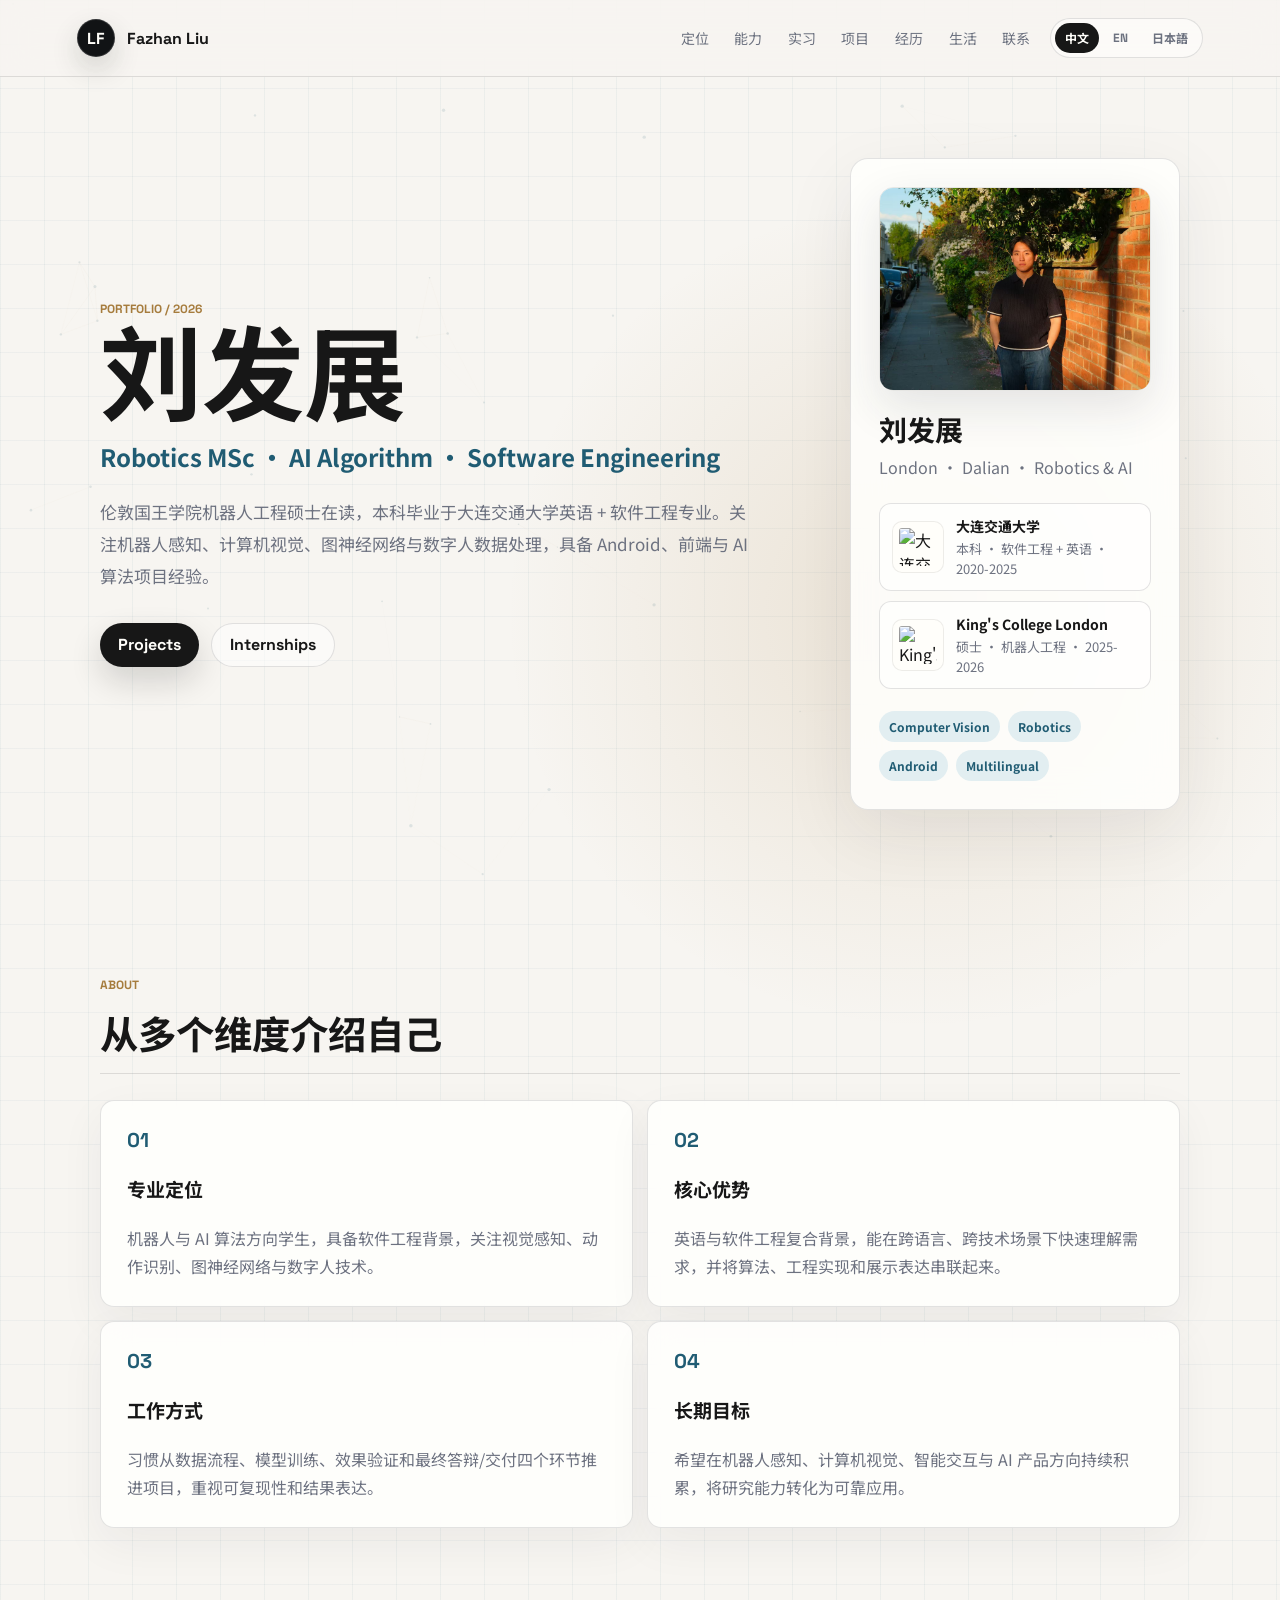
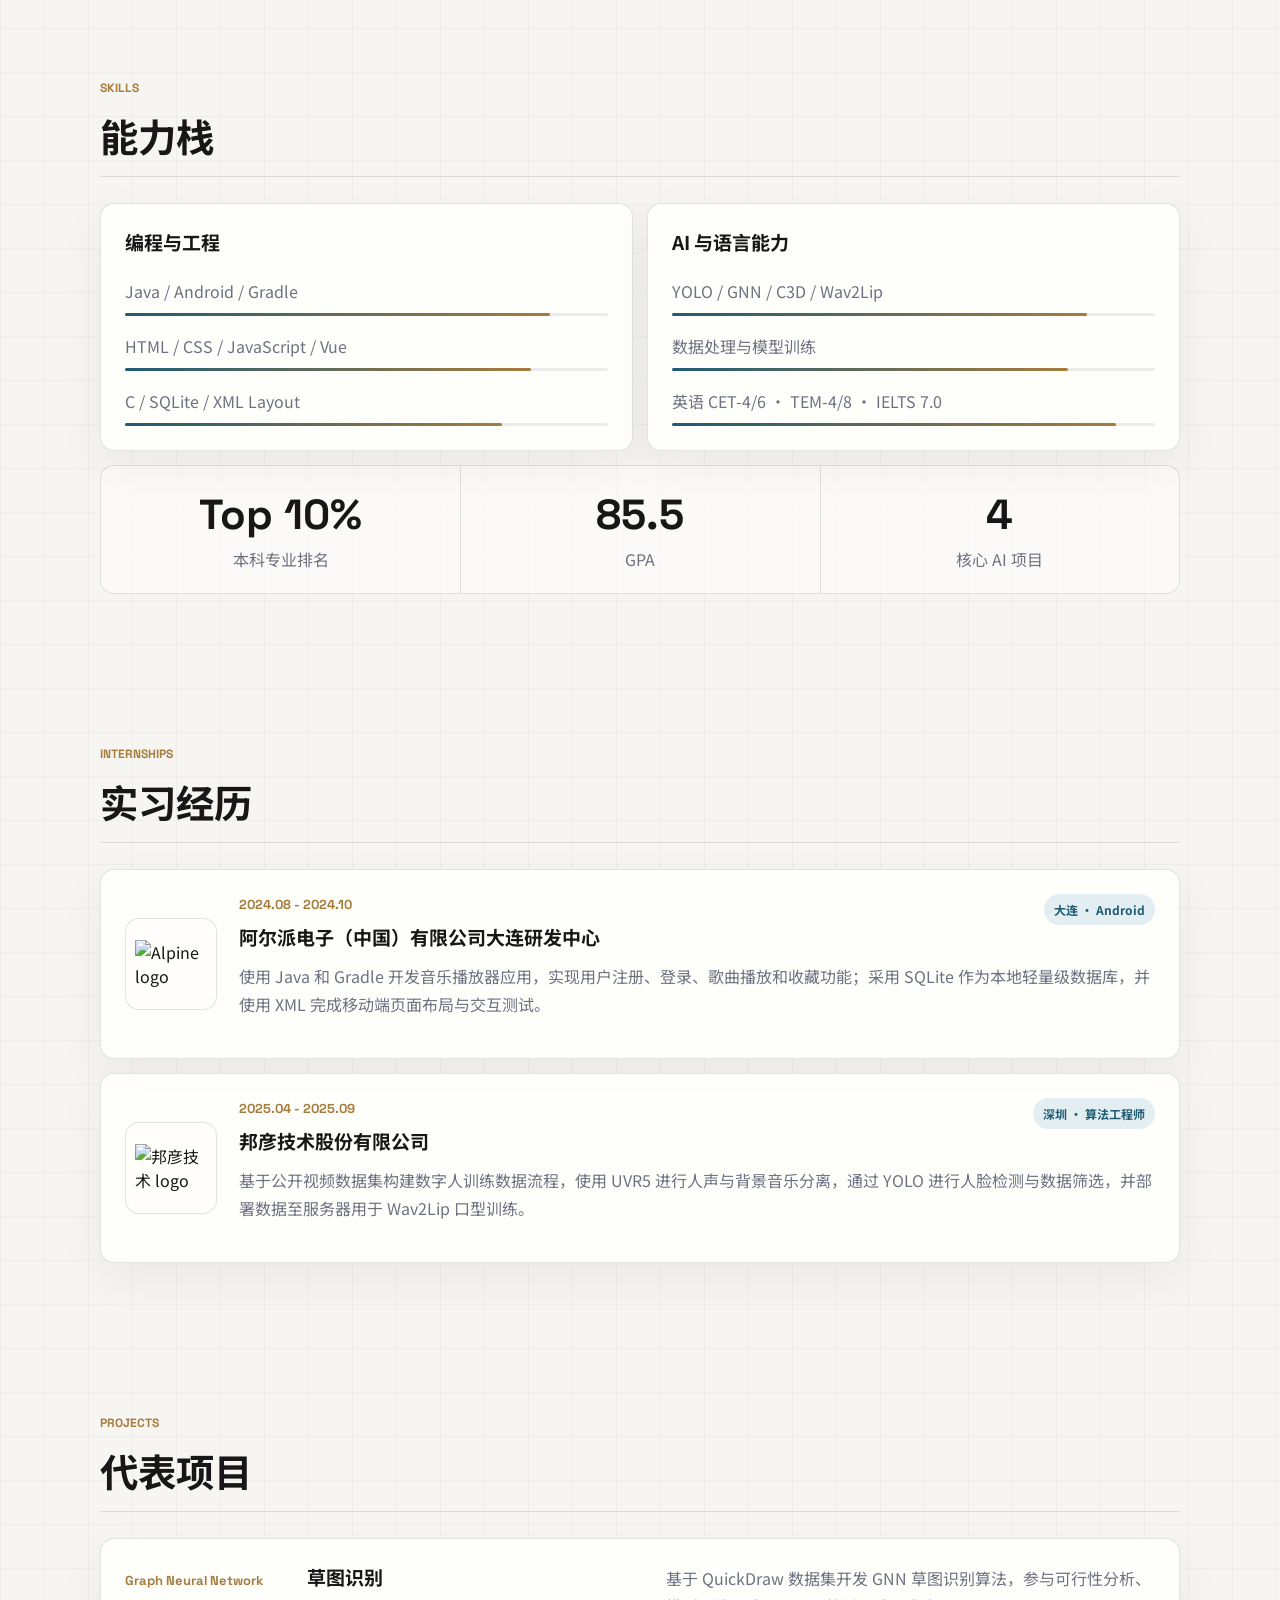
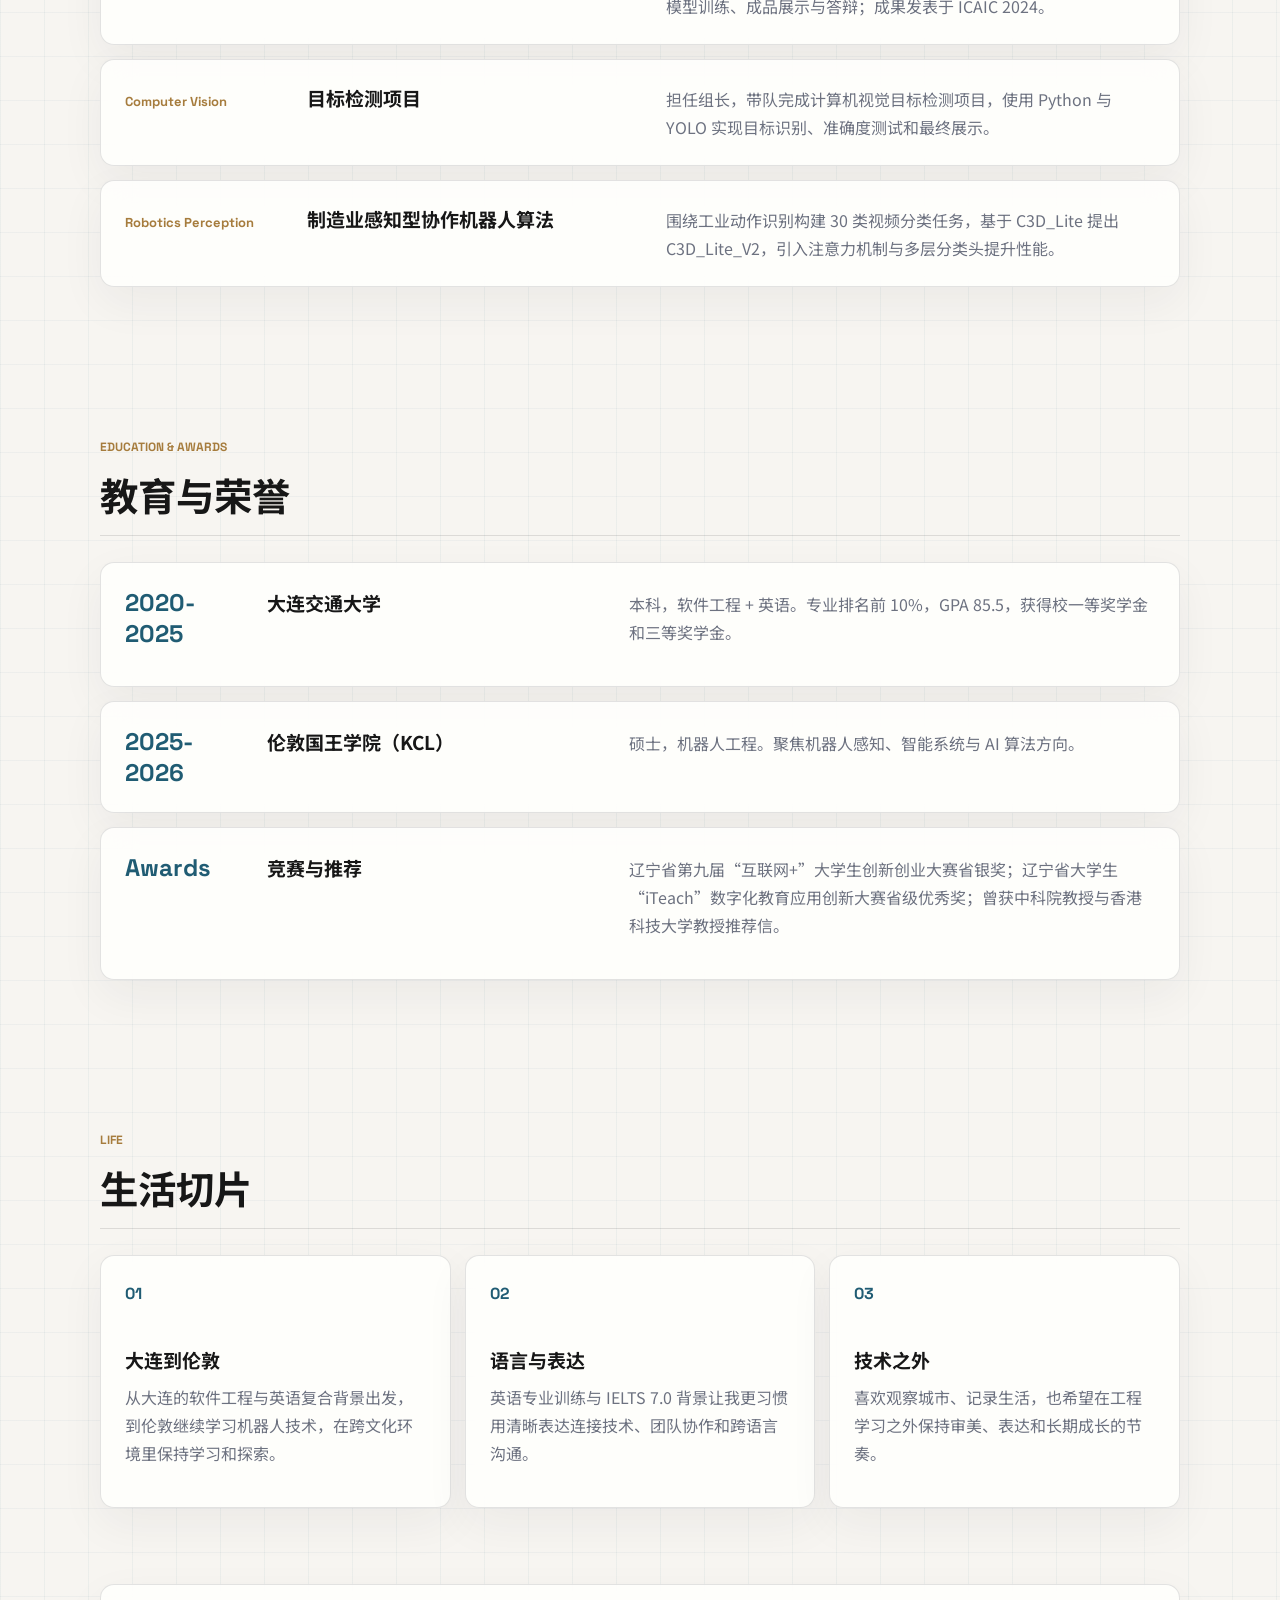
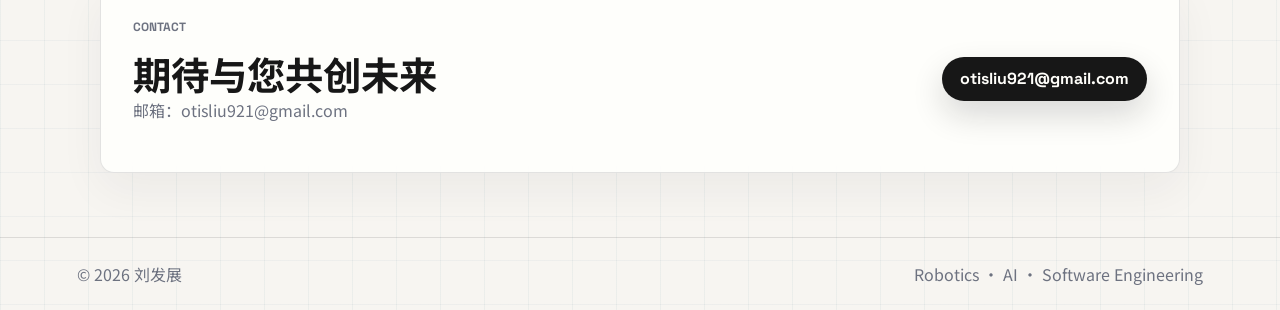
==== index.html @ b2245952 "Add language switch links" ====
<!doctype html>
<html lang="zh-CN">
  <head>
    <meta charset="UTF-8" />
    <meta name="viewport" content="width=device-width, initial-scale=1.0" />
    <title>刘发展 | Personal Website</title>
    <meta
      name="description"
      content="刘发展的个人主页，展示教育背景、实习经历、项目经历、技术能力与联系方式。"
    />
    <link rel="preconnect" href="https://fonts.googleapis.com" />
    <link rel="preconnect" href="https://fonts.gstatic.com" crossorigin />
    <link
      href="https://fonts.googleapis.com/css2?family=Noto+Sans+SC:wght@400;500;700;900&family=Space+Grotesk:wght@500;700&display=swap"
      rel="stylesheet"
    />
    <link rel="stylesheet" href="styles.css?v=20260524-language-switch" />
  </head>
  <body>
    <canvas id="signal-field" aria-hidden="true"></canvas>
    <header class="site-header">
      <a class="brand" href="#top" aria-label="返回首页">
        <span class="brand-mark">LF</span>
        <span>Fazhan Liu</span>
      </a>
      <div class="header-actions">
        <nav class="nav-links" aria-label="页面导航">
          <a href="#about">定位</a>
          <a href="#skills">能力</a>
          <a href="#internships">实习</a>
          <a href="#projects">项目</a>
          <a href="#timeline">经历</a>
          <a href="#life">生活</a>
          <a href="#contact">联系</a>
        </nav>
        <nav class="language-switch" aria-label="语言切换">
          <a class="active" href="index.html" aria-current="page">中文</a>
          <a href="en.html">EN</a>
          <a href="ja.html">日本語</a>
        </nav>
      </div>
    </header>

    <main id="top">
      <section class="hero">
        <div class="hero-copy">
          <p class="eyebrow">Portfolio / 2026</p>
          <h1>刘发展</h1>
          <p class="hero-role">Robotics MSc · AI Algorithm · Software Engineering</p>
          <p class="hero-text">
            伦敦国王学院机器人工程硕士在读，本科毕业于大连交通大学英语 + 软件工程专业。关注机器人感知、计算机视觉、图神经网络与数字人数据处理，具备 Android、前端与 AI 算法项目经验。
          </p>
          <div class="hero-actions">
            <a class="primary-action" href="#projects">Projects</a>
            <a class="secondary-action" href="#internships">Internships</a>
          </div>
        </div>

        <aside class="profile-card" aria-label="个人概览">
          <img class="profile-photo" src="assets/profile.jpg" alt="刘发展个人头像" />
          <div>
            <h2>刘发展</h2>
            <p>London · Dalian · Robotics & AI</p>
          </div>
          <div class="education-strip" aria-label="学历信息">
            <article class="education-item">
              <img
                src="https://www.urongda.com/images/normal/medium/dalian-jiaotong-university-logo-1024px.png"
                alt="大连交通大学校徽"
              />
              <div>
                <strong>大连交通大学</strong>
                <span>本科 · 软件工程 + 英语 · 2020-2025</span>
              </div>
            </article>
            <article class="education-item">
              <img
                src="https://upload.wikimedia.org/wikipedia/commons/1/14/King%27s_College_London_logo.svg"
                alt="King's College London logo"
              />
              <div>
                <strong>King's College London</strong>
                <span>硕士 · 机器人工程 · 2025-2026</span>
              </div>
            </article>
          </div>
          <div class="profile-meta">
            <span>Computer Vision</span>
            <span>Robotics</span>
            <span>Android</span>
            <span>Multilingual</span>
          </div>
        </aside>
      </section>

      <section id="about" class="section-grid">
        <div class="section-title">
          <p class="eyebrow">About</p>
          <h2>从多个维度介绍自己</h2>
        </div>
        <div class="dimension-grid">
          <article>
            <span>01</span>
            <h3>专业定位</h3>
            <p>机器人与 AI 算法方向学生，具备软件工程背景，关注视觉感知、动作识别、图神经网络与数字人技术。</p>
          </article>
          <article>
            <span>02</span>
            <h3>核心优势</h3>
            <p>英语与软件工程复合背景，能在跨语言、跨技术场景下快速理解需求，并将算法、工程实现和展示表达串联起来。</p>
          </article>
          <article>
            <span>03</span>
            <h3>工作方式</h3>
            <p>习惯从数据流程、模型训练、效果验证和最终答辩/交付四个环节推进项目，重视可复现性和结果表达。</p>
          </article>
          <article>
            <span>04</span>
            <h3>长期目标</h3>
            <p>希望在机器人感知、计算机视觉、智能交互与 AI 产品方向持续积累，将研究能力转化为可靠应用。</p>
          </article>
        </div>
      </section>

      <section id="skills" class="skills-section">
        <div class="section-title">
          <p class="eyebrow">Skills</p>
          <h2>能力栈</h2>
        </div>
        <div class="skill-board">
          <div class="skill-panel">
            <h3>编程与工程</h3>
            <ul>
              <li><span style="--value: 88%"></span>Java / Android / Gradle</li>
              <li><span style="--value: 84%"></span>HTML / CSS / JavaScript / Vue</li>
              <li><span style="--value: 78%"></span>C / SQLite / XML Layout</li>
            </ul>
          </div>
          <div class="skill-panel">
            <h3>AI 与语言能力</h3>
            <ul>
              <li><span style="--value: 86%"></span>YOLO / GNN / C3D / Wav2Lip</li>
              <li><span style="--value: 82%"></span>数据处理与模型训练</li>
              <li><span style="--value: 92%"></span>英语 CET-4/6 · TEM-4/8 · IELTS 7.0</li>
            </ul>
          </div>
          <div class="metric-strip">
            <div><strong>Top 10%</strong><span>本科专业排名</span></div>
            <div><strong>85.5</strong><span>GPA</span></div>
            <div><strong>4</strong><span>核心 AI 项目</span></div>
          </div>
        </div>
      </section>

      <section id="internships" class="internship-section">
        <div class="section-title">
          <p class="eyebrow">Internships</p>
          <h2>实习经历</h2>
        </div>
        <div class="internship-list">
          <article class="internship-card">
            <div class="company-logo">
              <img src="https://www.alpine.com.cn/static/alpine/assets/images/logo.png" alt="Alpine logo" />
            </div>
            <div class="internship-main">
              <div class="internship-head">
                <div>
                  <p>2024.08 - 2024.10</p>
                  <h3>阿尔派电子（中国）有限公司大连研发中心</h3>
                </div>
                <span>大连 · Android</span>
              </div>
              <p>
                使用 Java 和 Gradle 开发音乐播放器应用，实现用户注册、登录、歌曲播放和收藏功能；采用 SQLite 作为本地轻量级数据库，并使用 XML 完成移动端页面布局与交互测试。
              </p>
            </div>
          </article>
          <article class="internship-card">
            <div class="company-logo">
              <img src="https://www.bangyan.com.cn/uploads/202602/699d40d126973.png" alt="邦彦技术 logo" />
            </div>
            <div class="internship-main">
              <div class="internship-head">
                <div>
                  <p>2025.04 - 2025.09</p>
                  <h3>邦彦技术股份有限公司</h3>
                </div>
                <span>深圳 · 算法工程师</span>
              </div>
              <p>
                基于公开视频数据集构建数字人训练数据流程，使用 UVR5 进行人声与背景音乐分离，通过 YOLO 进行人脸检测与数据筛选，并部署数据至服务器用于 Wav2Lip 口型训练。
              </p>
            </div>
          </article>
        </div>
      </section>

      <section id="projects" class="section-grid">
        <div class="section-title">
          <p class="eyebrow">Projects</p>
          <h2>代表项目</h2>
        </div>
        <div class="project-grid">
          <article class="project-card">
            <p>Graph Neural Network</p>
            <h3>草图识别</h3>
            <span>基于 QuickDraw 数据集开发 GNN 草图识别算法，参与可行性分析、模型训练、成品展示与答辩；成果发表于 ICAIC 2024。</span>
          </article>
          <article class="project-card">
            <p>Computer Vision</p>
            <h3>目标检测项目</h3>
            <span>担任组长，带队完成计算机视觉目标检测项目，使用 Python 与 YOLO 实现目标识别、准确度测试和最终展示。</span>
          </article>
          <article class="project-card">
            <p>Robotics Perception</p>
            <h3>制造业感知型协作机器人算法</h3>
            <span>围绕工业动作识别构建 30 类视频分类任务，基于 C3D_Lite 提出 C3D_Lite_V2，引入注意力机制与多层分类头提升性能。</span>
          </article>
        </div>
      </section>

      <section id="timeline" class="timeline-section">
        <div class="section-title">
          <p class="eyebrow">Education & Awards</p>
          <h2>教育与荣誉</h2>
        </div>
        <div class="timeline">
          <article>
            <time>2020-2025</time>
            <h3>大连交通大学</h3>
            <p>本科，软件工程 + 英语。专业排名前 10%，GPA 85.5，获得校一等奖学金和三等奖学金。</p>
          </article>
          <article>
            <time>2025-2026</time>
            <h3>伦敦国王学院（KCL）</h3>
            <p>硕士，机器人工程。聚焦机器人感知、智能系统与 AI 算法方向。</p>
          </article>
          <article>
            <time>Awards</time>
            <h3>竞赛与推荐</h3>
            <p>辽宁省第九届“互联网+”大学生创新创业大赛省银奖；辽宁省大学生“iTeach”数字化教育应用创新大赛省级优秀奖；曾获中科院教授与香港科技大学教授推荐信。</p>
          </article>
        </div>
      </section>

      <section id="life" class="life-section">
        <div class="section-title">
          <p class="eyebrow">Life</p>
          <h2>生活切片</h2>
        </div>
        <div class="life-grid">
          <article>
            <span>01</span>
            <h3>大连到伦敦</h3>
            <p>从大连的软件工程与英语复合背景出发，到伦敦继续学习机器人技术，在跨文化环境里保持学习和探索。</p>
          </article>
          <article>
            <span>02</span>
            <h3>语言与表达</h3>
            <p>英语专业训练与 IELTS 7.0 背景让我更习惯用清晰表达连接技术、团队协作和跨语言沟通。</p>
          </article>
          <article>
            <span>03</span>
            <h3>技术之外</h3>
            <p>喜欢观察城市、记录生活，也希望在工程学习之外保持审美、表达和长期成长的节奏。</p>
          </article>
        </div>
      </section>

      <section id="contact" class="contact-section">
        <div>
          <p class="eyebrow">Contact</p>
          <h2>期待与您共创未来</h2>
          <p>邮箱：otisliu921@gmail.com</p>
        </div>
        <a class="primary-action" href="mailto:otisliu921@gmail.com">otisliu921@gmail.com</a>
      </section>
    </main>

    <footer>
      <span>© 2026 刘发展</span>
      <span>Robotics · AI · Software Engineering</span>
    </footer>

    <script src="script.js?v=20260524-language-switch"></script>
  </body>
</html>
---- styles.css ----
:root {
  color-scheme: light;
  --bg: #f7f5f1;
  --paper: rgba(255, 255, 253, 0.86);
  --paper-solid: #fffefa;
  --ink: #171717;
  --muted: #6d7280;
  --quiet: #a4a8b2;
  --line: rgba(28, 31, 36, 0.12);
  --accent: #205c73;
  --accent-soft: #e2eef1;
  --gold: #a67c3d;
  --shadow: 0 22px 70px rgba(38, 44, 55, 0.08);
}

* {
  box-sizing: border-box;
}

html {
  scroll-behavior: smooth;
}

body {
  margin: 0;
  min-height: 100vh;
  overflow-x: hidden;
  background:
    linear-gradient(90deg, rgba(32, 92, 115, 0.05) 1px, transparent 1px),
    linear-gradient(rgba(32, 92, 115, 0.045) 1px, transparent 1px),
    radial-gradient(circle at 72% 12%, rgba(166, 124, 61, 0.16), transparent 26rem),
    var(--bg);
  background-size: 44px 44px, 44px 44px, auto, auto;
  color: var(--ink);
  font-family: "Noto Sans SC", system-ui, -apple-system, BlinkMacSystemFont, sans-serif;
}

a {
  color: inherit;
  text-decoration: none;
}

#signal-field {
  position: fixed;
  inset: 0;
  z-index: -1;
  width: 100%;
  height: 100%;
  opacity: 0.28;
  mix-blend-mode: multiply;
}

.site-header {
  position: sticky;
  top: 0;
  z-index: 10;
  display: flex;
  align-items: center;
  justify-content: space-between;
  gap: 24px;
  padding: 18px clamp(20px, 6vw, 84px);
  background: rgba(247, 245, 241, 0.82);
  border-bottom: 1px solid var(--line);
  backdrop-filter: blur(18px);
}

.brand,
.nav-links,
.header-actions,
.language-switch {
  display: flex;
  align-items: center;
}

.brand {
  gap: 12px;
  color: var(--ink);
  font-family: "Space Grotesk", sans-serif;
  font-weight: 700;
}

.brand-mark {
  display: grid;
  width: 38px;
  height: 38px;
  place-items: center;
  color: var(--paper-solid);
  background: #111315;
  border: 1px solid rgba(255, 255, 255, 0.14);
  border-radius: 50%;
  box-shadow: 0 12px 28px rgba(17, 19, 21, 0.16);
}

.nav-links {
  gap: clamp(12px, 2vw, 26px);
  color: var(--muted);
  font-size: 14px;
}

.header-actions {
  justify-content: flex-end;
  gap: 20px;
}

.nav-links a {
  border-bottom: 1px solid transparent;
  transition: color 180ms ease, border-color 180ms ease;
}

.nav-links a:hover {
  color: var(--ink);
  border-color: var(--gold);
}

.language-switch {
  gap: 4px;
  padding: 4px;
  border: 1px solid var(--line);
  border-radius: 999px;
  background: rgba(255, 255, 255, 0.5);
}

.language-switch a {
  display: inline-flex;
  align-items: center;
  justify-content: center;
  min-height: 30px;
  padding: 0 10px;
  color: var(--muted);
  border-radius: 999px;
  font-family: "Space Grotesk", "Noto Sans SC", sans-serif;
  font-size: 12px;
  font-weight: 700;
  white-space: nowrap;
  transition: color 180ms ease, background 180ms ease;
}

.language-switch a:hover,
.language-switch a.active {
  color: var(--paper-solid);
  background: var(--ink);
}

main {
  width: min(1080px, calc(100% - 40px));
  margin: 0 auto;
}

.hero {
  display: grid;
  grid-template-columns: minmax(0, 1fr) 330px;
  gap: clamp(32px, 7vw, 96px);
  align-items: center;
  min-height: calc(100vh - 76px);
  padding: 58px 0 68px;
}

.eyebrow {
  margin: 0 0 12px;
  color: var(--gold);
  font-family: "Space Grotesk", sans-serif;
  font-size: 12px;
  font-weight: 700;
  text-transform: uppercase;
  letter-spacing: 0;
}

h1,
h2,
h3,
p {
  margin-top: 0;
}

h1 {
  margin-bottom: 12px;
  font-family: "Space Grotesk", "Noto Sans SC", sans-serif;
  font-size: clamp(54px, 8vw, 112px);
  line-height: 0.95;
  letter-spacing: 0;
}

h2 {
  margin-bottom: 0;
  font-size: clamp(26px, 3vw, 40px);
  line-height: 1.2;
  letter-spacing: 0;
}

h3 {
  margin-bottom: 10px;
  font-size: 19px;
}

.hero-role {
  margin-bottom: 22px;
  color: var(--accent);
  font-size: clamp(18px, 2vw, 24px);
  font-weight: 700;
}

.hero-text {
  max-width: 710px;
  margin-bottom: 30px;
  color: var(--muted);
  font-size: 17px;
  line-height: 1.9;
}

.hero-actions {
  display: flex;
  flex-wrap: wrap;
  gap: 12px;
}

.primary-action,
.secondary-action {
  display: inline-flex;
  align-items: center;
  justify-content: center;
  min-height: 44px;
  padding: 0 18px;
  border-radius: 999px;
  font-family: "Space Grotesk", sans-serif;
  font-weight: 700;
}

.primary-action {
  color: var(--paper-solid);
  background: #171717;
  box-shadow: 0 14px 32px rgba(17, 17, 17, 0.16);
}

.secondary-action {
  color: var(--ink);
  border: 1px solid var(--line);
  background: rgba(255, 255, 255, 0.52);
}

.profile-card {
  display: grid;
  gap: 22px;
  padding: 28px;
  border: 1px solid var(--line);
  border-radius: 18px;
  background: var(--paper);
  box-shadow: var(--shadow);
  backdrop-filter: blur(18px);
}

.profile-photo {
  width: 100%;
  aspect-ratio: 4 / 3;
  object-fit: cover;
  object-position: 54% 42%;
  border: 1px solid rgba(28, 31, 36, 0.1);
  border-radius: 14px;
  box-shadow: 0 16px 46px rgba(38, 44, 55, 0.12);
}

.profile-card h2 {
  margin-bottom: 8px;
  font-size: 28px;
}

.profile-card p {
  margin-bottom: 0;
  color: var(--muted);
  line-height: 1.7;
}

.education-strip {
  display: grid;
  gap: 10px;
}

.education-item {
  display: grid;
  grid-template-columns: 52px 1fr;
  gap: 12px;
  align-items: center;
  padding: 12px;
  border: 1px solid var(--line);
  border-radius: 12px;
  background: rgba(255, 255, 255, 0.58);
}

.education-item img {
  width: 52px;
  height: 52px;
  object-fit: contain;
  padding: 6px;
  background: var(--paper-solid);
  border: 1px solid rgba(28, 31, 36, 0.08);
  border-radius: 10px;
}

.education-item strong,
.education-item span {
  display: block;
}

.education-item strong {
  margin-bottom: 3px;
  font-size: 14px;
}

.education-item span {
  color: var(--muted);
  font-size: 13px;
  line-height: 1.5;
}

.profile-meta {
  display: flex;
  flex-wrap: wrap;
  gap: 8px;
}

.profile-meta span {
  padding: 7px 10px;
  color: var(--accent);
  background: var(--accent-soft);
  border-radius: 999px;
  font-size: 12px;
  font-weight: 700;
}

.section-grid,
.skills-section,
.internship-section,
.timeline-section,
.life-section,
.contact-section {
  padding: 76px 0;
}

.section-title {
  display: grid;
  gap: 4px;
  margin-bottom: 26px;
  padding-bottom: 18px;
  border-bottom: 1px solid var(--line);
}

.dimension-grid,
.project-grid {
  display: grid;
  gap: 14px;
}

.dimension-grid {
  grid-template-columns: repeat(auto-fit, minmax(min(100%, 420px), 1fr));
}

.project-grid {
  grid-template-columns: 1fr;
}

.dimension-grid article,
.skill-panel,
.internship-card,
.project-card,
.timeline article,
.life-grid article,
.contact-section {
  border: 1px solid var(--line);
  border-radius: 14px;
  background: var(--paper);
  box-shadow: 0 16px 46px rgba(38, 44, 55, 0.055);
  backdrop-filter: blur(16px);
}

.dimension-grid article {
  display: flex;
  min-width: 0;
  flex-direction: column;
  gap: 22px;
  min-height: 190px;
  padding: 26px;
}

.dimension-grid span {
  color: var(--accent);
  font-family: "Space Grotesk", sans-serif;
  font-size: 20px;
  font-weight: 700;
}

.dimension-grid h3 {
  margin-bottom: 0;
}

.dimension-grid p {
  max-width: 68ch;
  margin-bottom: 0;
  word-break: normal;
  overflow-wrap: normal;
  white-space: normal;
}

.dimension-grid p,
.internship-card p,
.project-card span,
.timeline p,
.life-grid p,
.contact-section p {
  color: var(--muted);
  line-height: 1.75;
}

.skill-board {
  display: grid;
  grid-template-columns: 1fr 1fr;
  gap: 14px;
}

.skill-panel {
  padding: 24px;
}

.skill-panel ul {
  display: grid;
  gap: 18px;
  padding: 0;
  margin: 24px 0 0;
  list-style: none;
}

.skill-panel li {
  position: relative;
  padding-bottom: 13px;
  color: var(--muted);
}

.skill-panel li::before,
.skill-panel li span {
  position: absolute;
  bottom: 0;
  left: 0;
  height: 3px;
  content: "";
  border-radius: 999px;
}

.skill-panel li::before {
  right: 0;
  background: rgba(23, 23, 23, 0.08);
}

.skill-panel li span {
  width: var(--value);
  background: linear-gradient(90deg, var(--accent), var(--gold));
}

.metric-strip {
  display: grid;
  grid-column: 1 / -1;
  grid-template-columns: repeat(3, 1fr);
  border: 1px solid var(--line);
  border-radius: 14px;
  background: rgba(255, 255, 255, 0.5);
}

.metric-strip div {
  padding: 22px;
  text-align: center;
}

.metric-strip div + div {
  border-left: 1px solid var(--line);
}

.metric-strip strong {
  display: block;
  margin-bottom: 6px;
  font-family: "Space Grotesk", sans-serif;
  font-size: clamp(28px, 4vw, 42px);
}

.metric-strip span {
  color: var(--muted);
}

.internship-list {
  display: grid;
  gap: 14px;
}

.internship-card {
  display: grid;
  grid-template-columns: 92px 1fr;
  gap: 22px;
  align-items: center;
  padding: 24px;
}

.company-logo {
  display: grid;
  width: 92px;
  height: 92px;
  place-items: center;
  border: 1px solid var(--line);
  border-radius: 14px;
  background: var(--paper-solid);
}

.company-logo img {
  max-width: 72px;
  max-height: 56px;
  object-fit: contain;
}

.internship-main {
  display: grid;
  gap: 12px;
}

.internship-head {
  display: flex;
  align-items: flex-start;
  justify-content: space-between;
  gap: 18px;
}

.internship-head p {
  margin-bottom: 6px;
  color: var(--gold);
  font-family: "Space Grotesk", sans-serif;
  font-size: 13px;
  font-weight: 700;
}

.internship-head h3 {
  margin-bottom: 0;
}

.internship-head span {
  flex: 0 0 auto;
  padding: 7px 10px;
  color: var(--accent);
  background: var(--accent-soft);
  border-radius: 999px;
  font-size: 12px;
  font-weight: 700;
}

.project-card {
  display: grid;
  grid-template-columns: 160px 1fr 1.45fr;
  gap: 22px;
  align-items: baseline;
  padding: 24px;
}

.project-card p {
  margin-bottom: 0;
  color: var(--gold);
  font-family: "Space Grotesk", sans-serif;
  font-size: 13px;
  font-weight: 700;
}

.project-card h3 {
  margin-bottom: 0;
}

.timeline {
  display: grid;
  gap: 14px;
}

.timeline article {
  display: grid;
  grid-template-columns: 120px 1fr 1.55fr;
  gap: 22px;
  align-items: baseline;
  padding: 24px;
}

.timeline time {
  color: var(--accent);
  font-family: "Space Grotesk", sans-serif;
  font-size: 24px;
  font-weight: 700;
}

.life-grid {
  display: grid;
  grid-template-columns: repeat(3, minmax(0, 1fr));
  gap: 14px;
}

.life-grid article {
  min-height: 220px;
  padding: 24px;
}

.life-grid span {
  display: inline-flex;
  margin-bottom: 42px;
  color: var(--accent);
  font-family: "Space Grotesk", sans-serif;
  font-weight: 700;
}

.contact-section {
  display: flex;
  align-items: center;
  justify-content: space-between;
  gap: 28px;
  padding: 32px;
  margin-bottom: 64px;
}

footer {
  display: flex;
  justify-content: space-between;
  gap: 18px;
  padding: 24px clamp(20px, 6vw, 84px);
  color: var(--muted);
  border-top: 1px solid var(--line);
}

@media (max-width: 900px) {
  .site-header,
  .header-actions,
  .contact-section,
  footer {
    align-items: flex-start;
    flex-direction: column;
  }

  .header-actions {
    gap: 14px;
  }

  .hero,
  .skill-board,
  .dimension-grid,
  .life-grid {
    grid-template-columns: 1fr;
  }

  .hero {
    min-height: auto;
  }

  .project-card,
  .internship-card,
  .timeline article {
    grid-template-columns: 1fr;
  }

  .internship-head {
    flex-direction: column;
  }
}

@media (max-width: 620px) {
  main {
    width: min(100% - 28px, 1080px);
  }

  .nav-links {
    flex-wrap: wrap;
  }

  .dimension-grid article {
    grid-template-columns: 1fr;
  }

  .metric-strip {
    grid-template-columns: 1fr;
  }

  .metric-strip div + div {
    border-top: 1px solid var(--line);
    border-left: 0;
  }

  .section-grid,
  .skills-section,
  .internship-section,
  .timeline-section,
  .life-section,
  .contact-section {
    padding: 54px 0;
  }

  .contact-section {
    padding: 24px;
  }
}
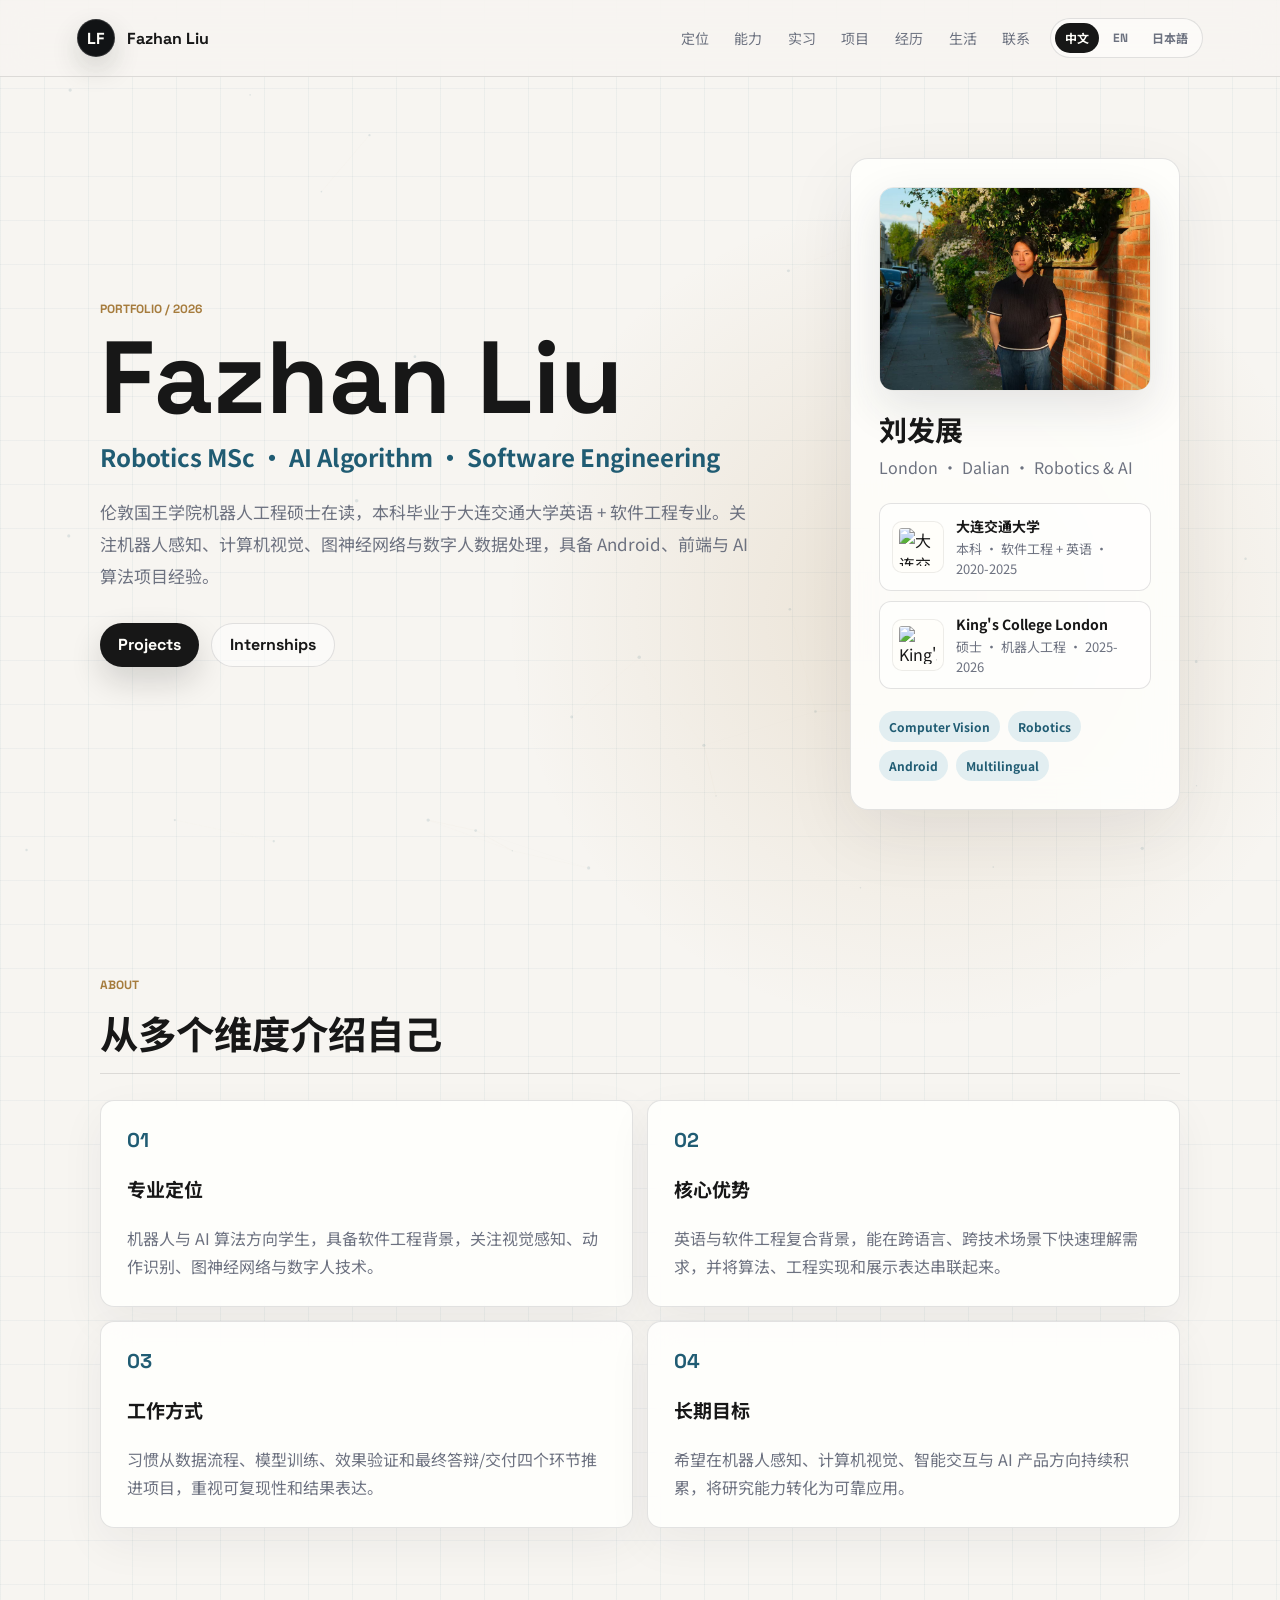
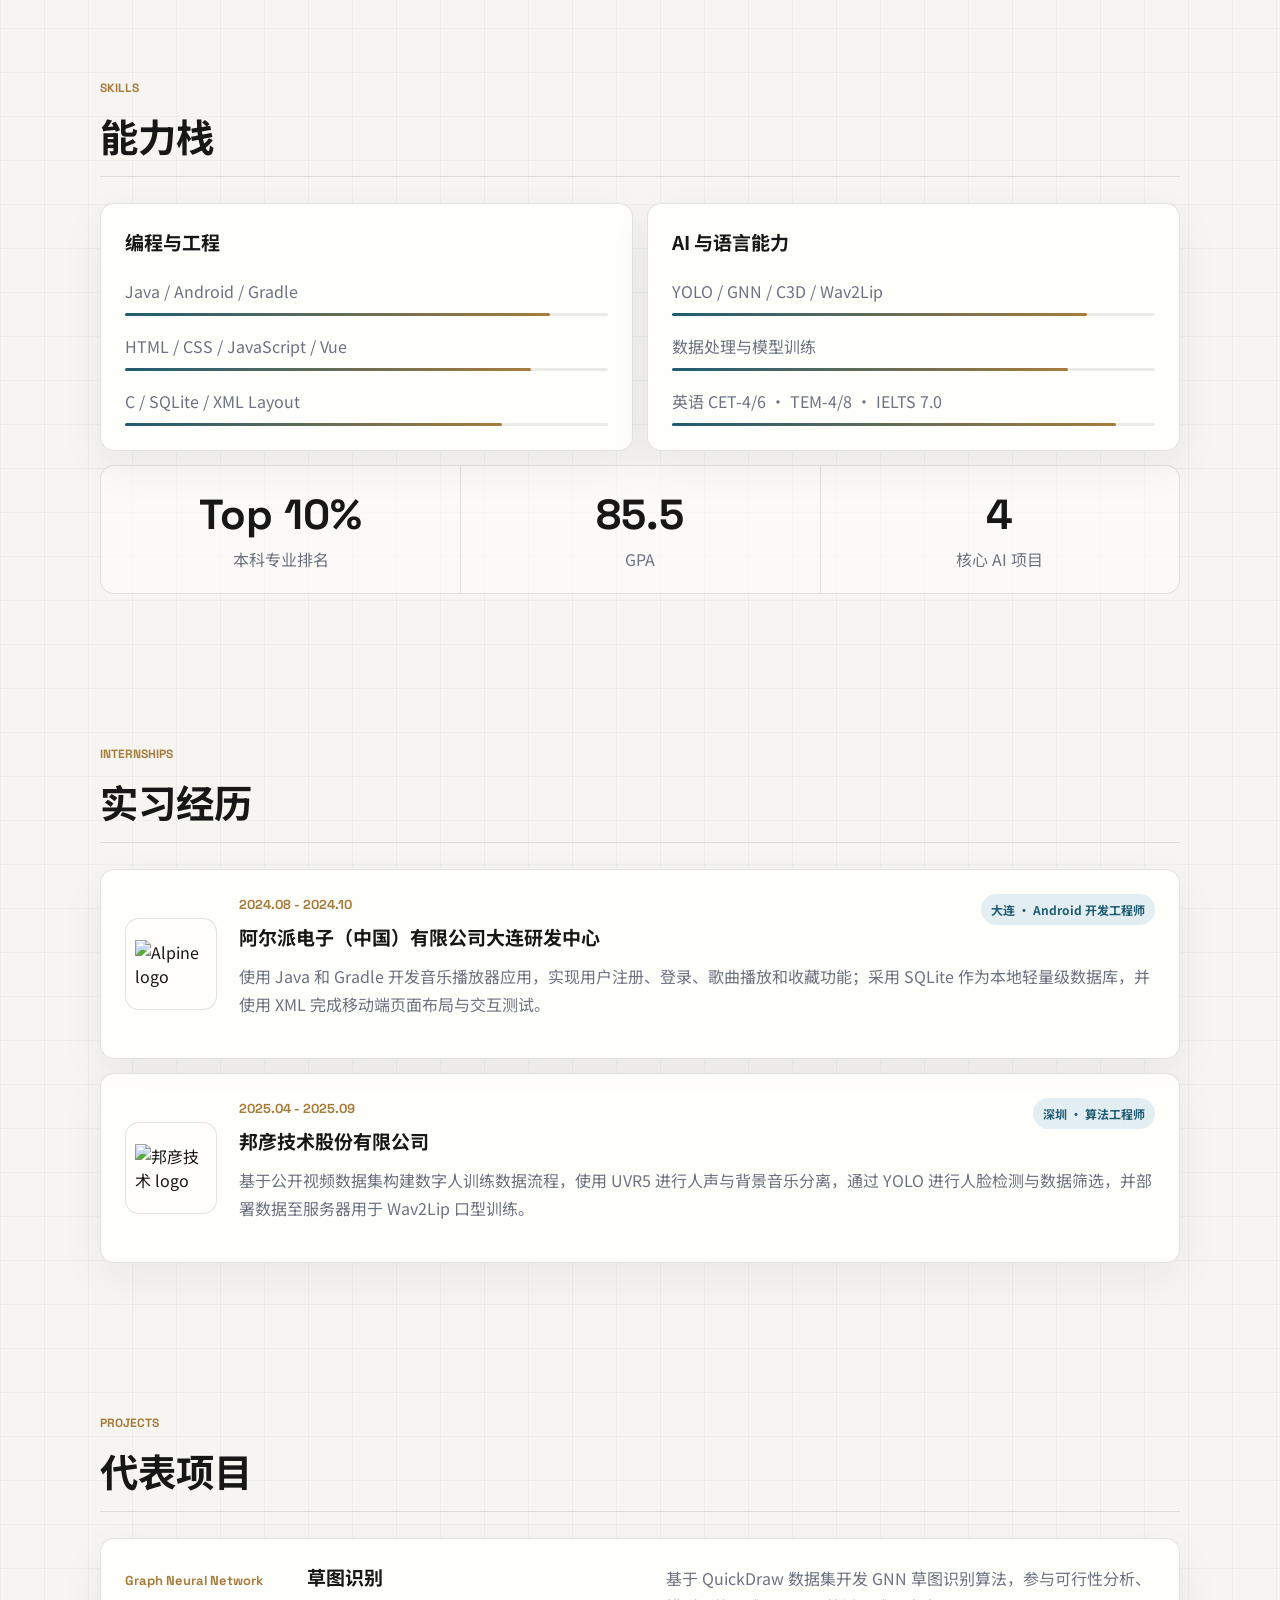
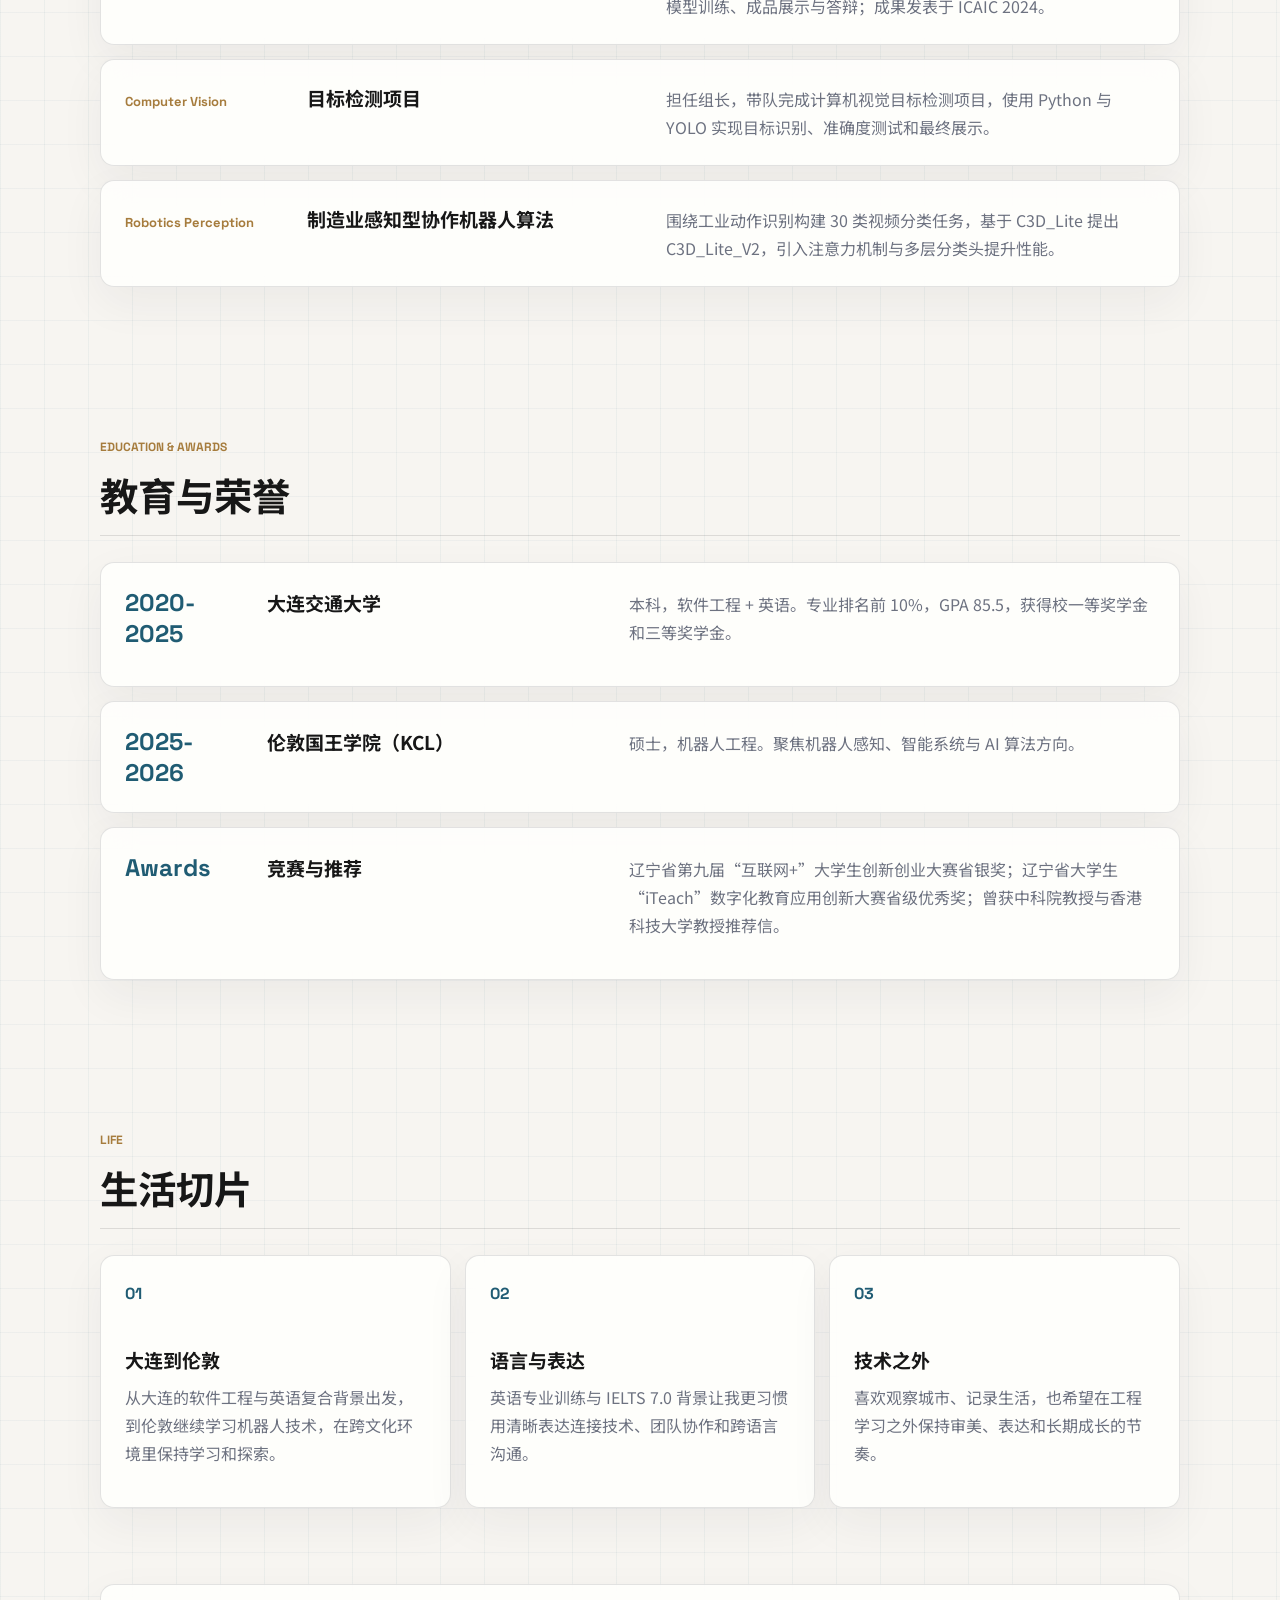
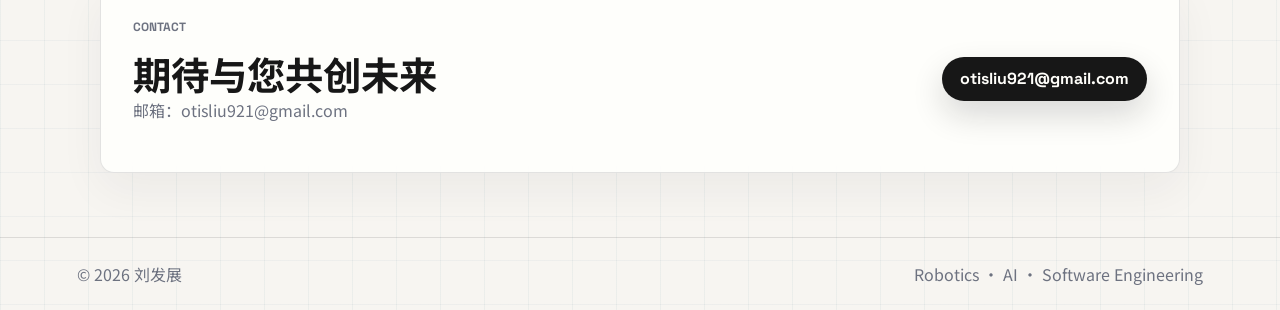
==== commit d602414c: "Update site icon and hero title" ====
--- a/index.html
+++ b/index.html
@@ -8,6 +8,7 @@
       name="description"
       content="刘发展的个人主页，展示教育背景、实习经历、项目经历、技术能力与联系方式。"
     />
+    <link rel="icon" type="image/svg+xml" href="assets/site-icon.svg" />
     <link rel="preconnect" href="https://fonts.googleapis.com" />
     <link rel="preconnect" href="https://fonts.gstatic.com" crossorigin />
     <link
@@ -45,7 +46,7 @@
       <section class="hero">
         <div class="hero-copy">
           <p class="eyebrow">Portfolio / 2026</p>
-          <h1>刘发展</h1>
+          <h1>Fazhan Liu</h1>
           <p class="hero-role">Robotics MSc · AI Algorithm · Software Engineering</p>
           <p class="hero-text">
             伦敦国王学院机器人工程硕士在读，本科毕业于大连交通大学英语 + 软件工程专业。关注机器人感知、计算机视觉、图神经网络与数字人数据处理，具备 Android、前端与 AI 算法项目经验。
@@ -168,7 +169,7 @@
                   <p>2024.08 - 2024.10</p>
                   <h3>阿尔派电子（中国）有限公司大连研发中心</h3>
                 </div>
-                <span>大连 · Android</span>
+                <span>大连 · Android 开发工程师</span>
               </div>
               <p>
                 使用 Java 和 Gradle 开发音乐播放器应用，实现用户注册、登录、歌曲播放和收藏功能；采用 SQLite 作为本地轻量级数据库，并使用 XML 完成移动端页面布局与交互测试。
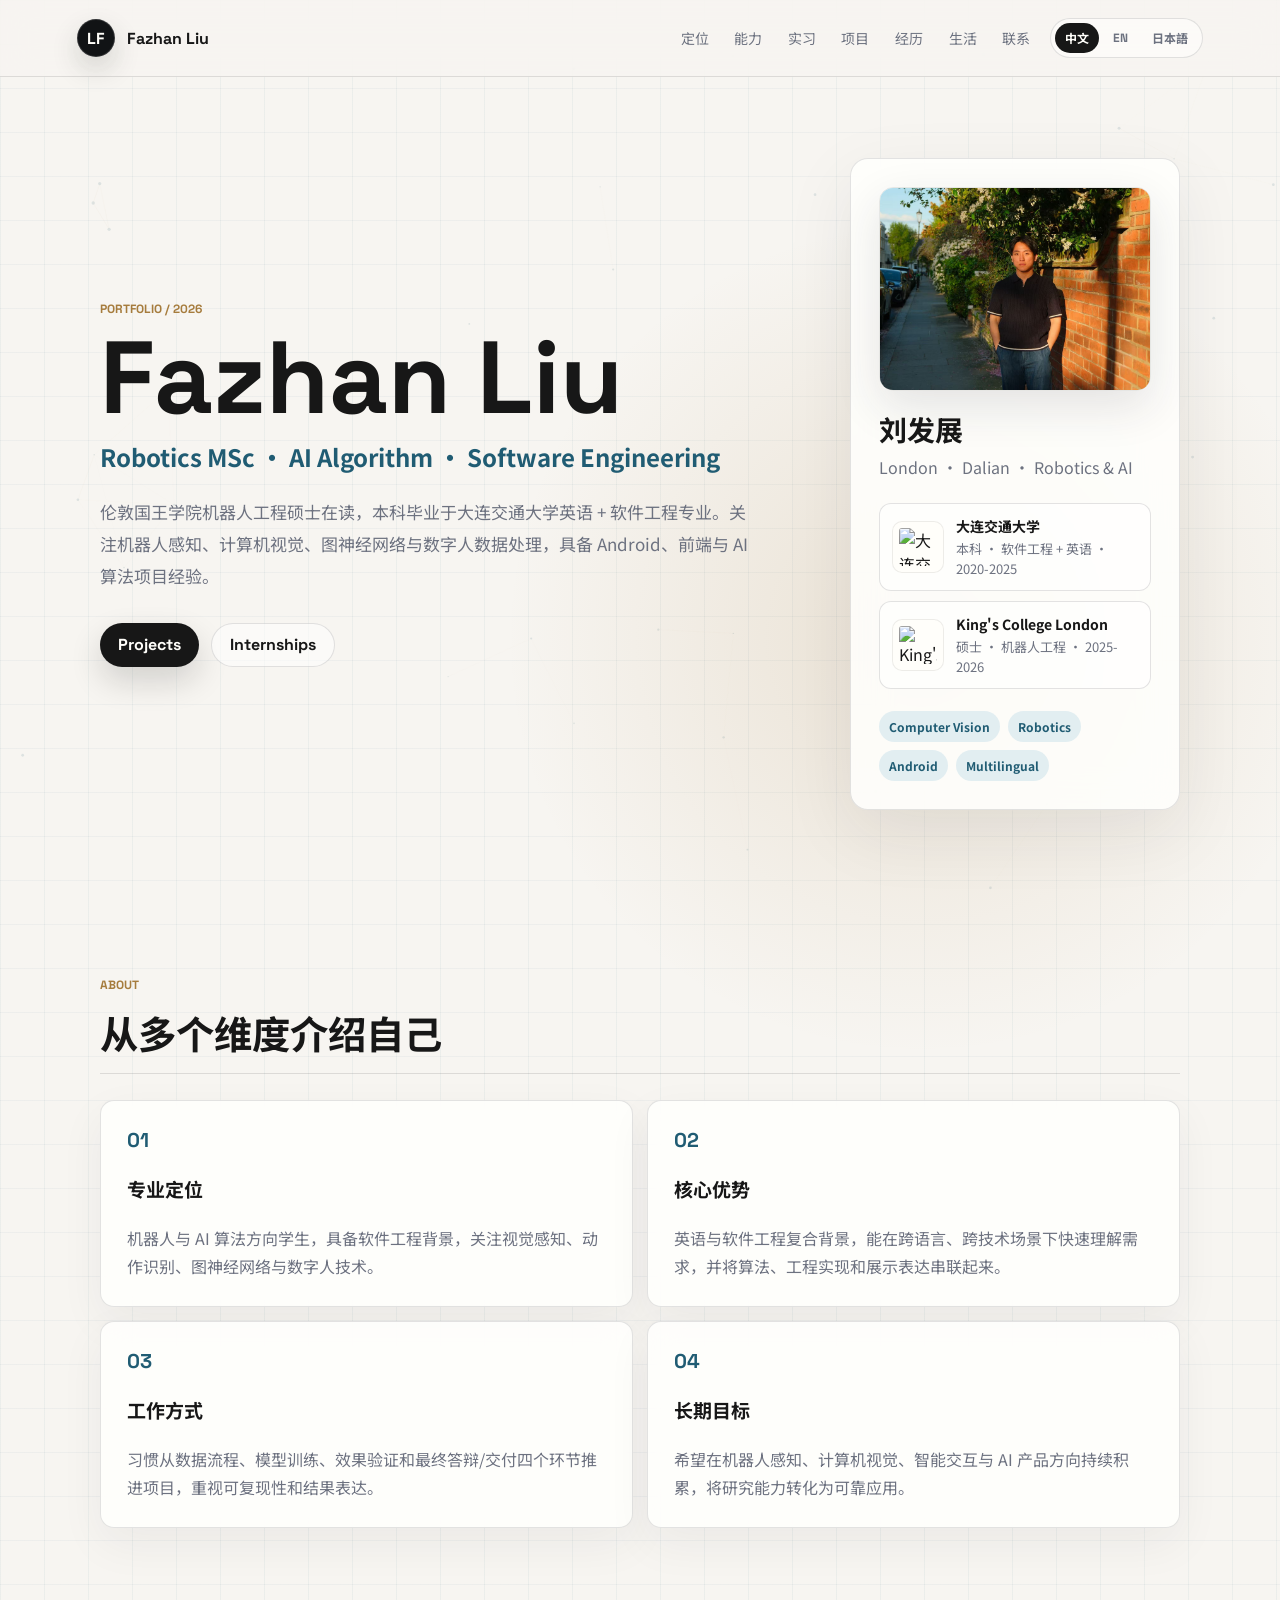
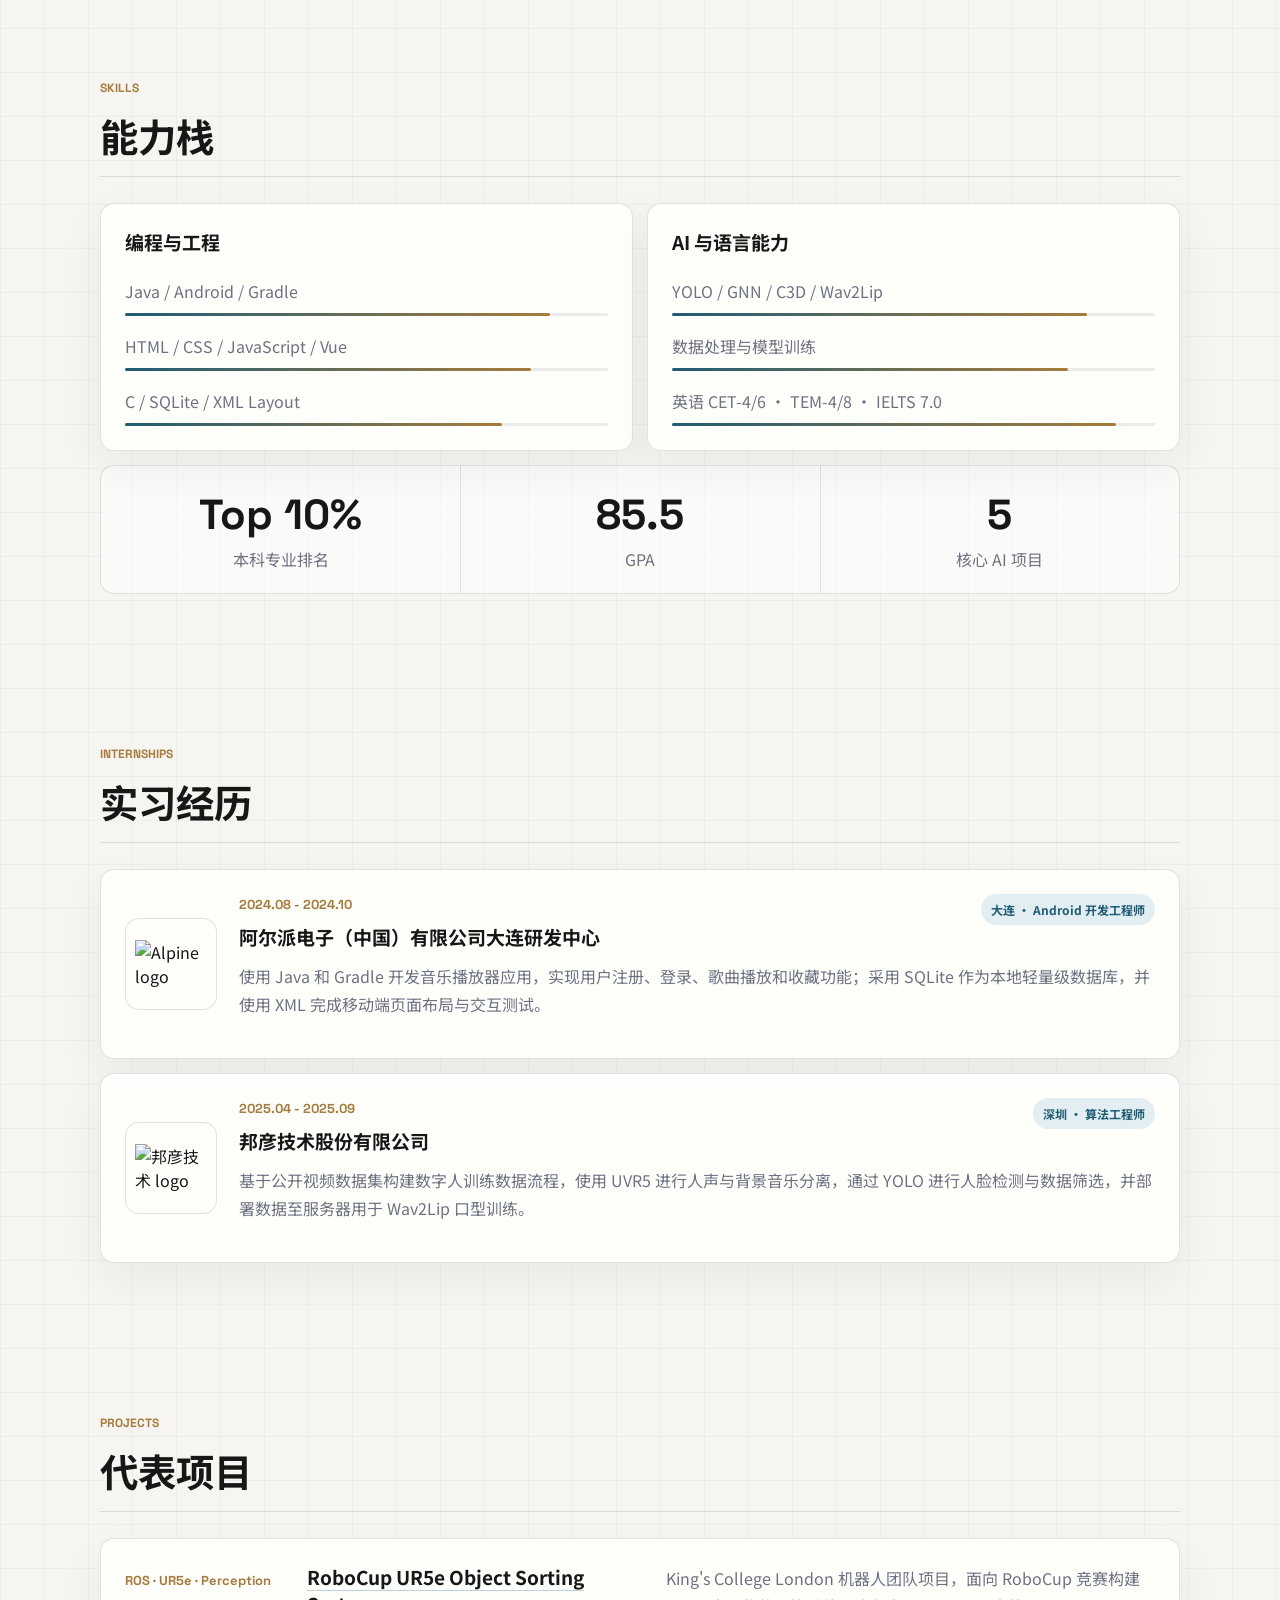
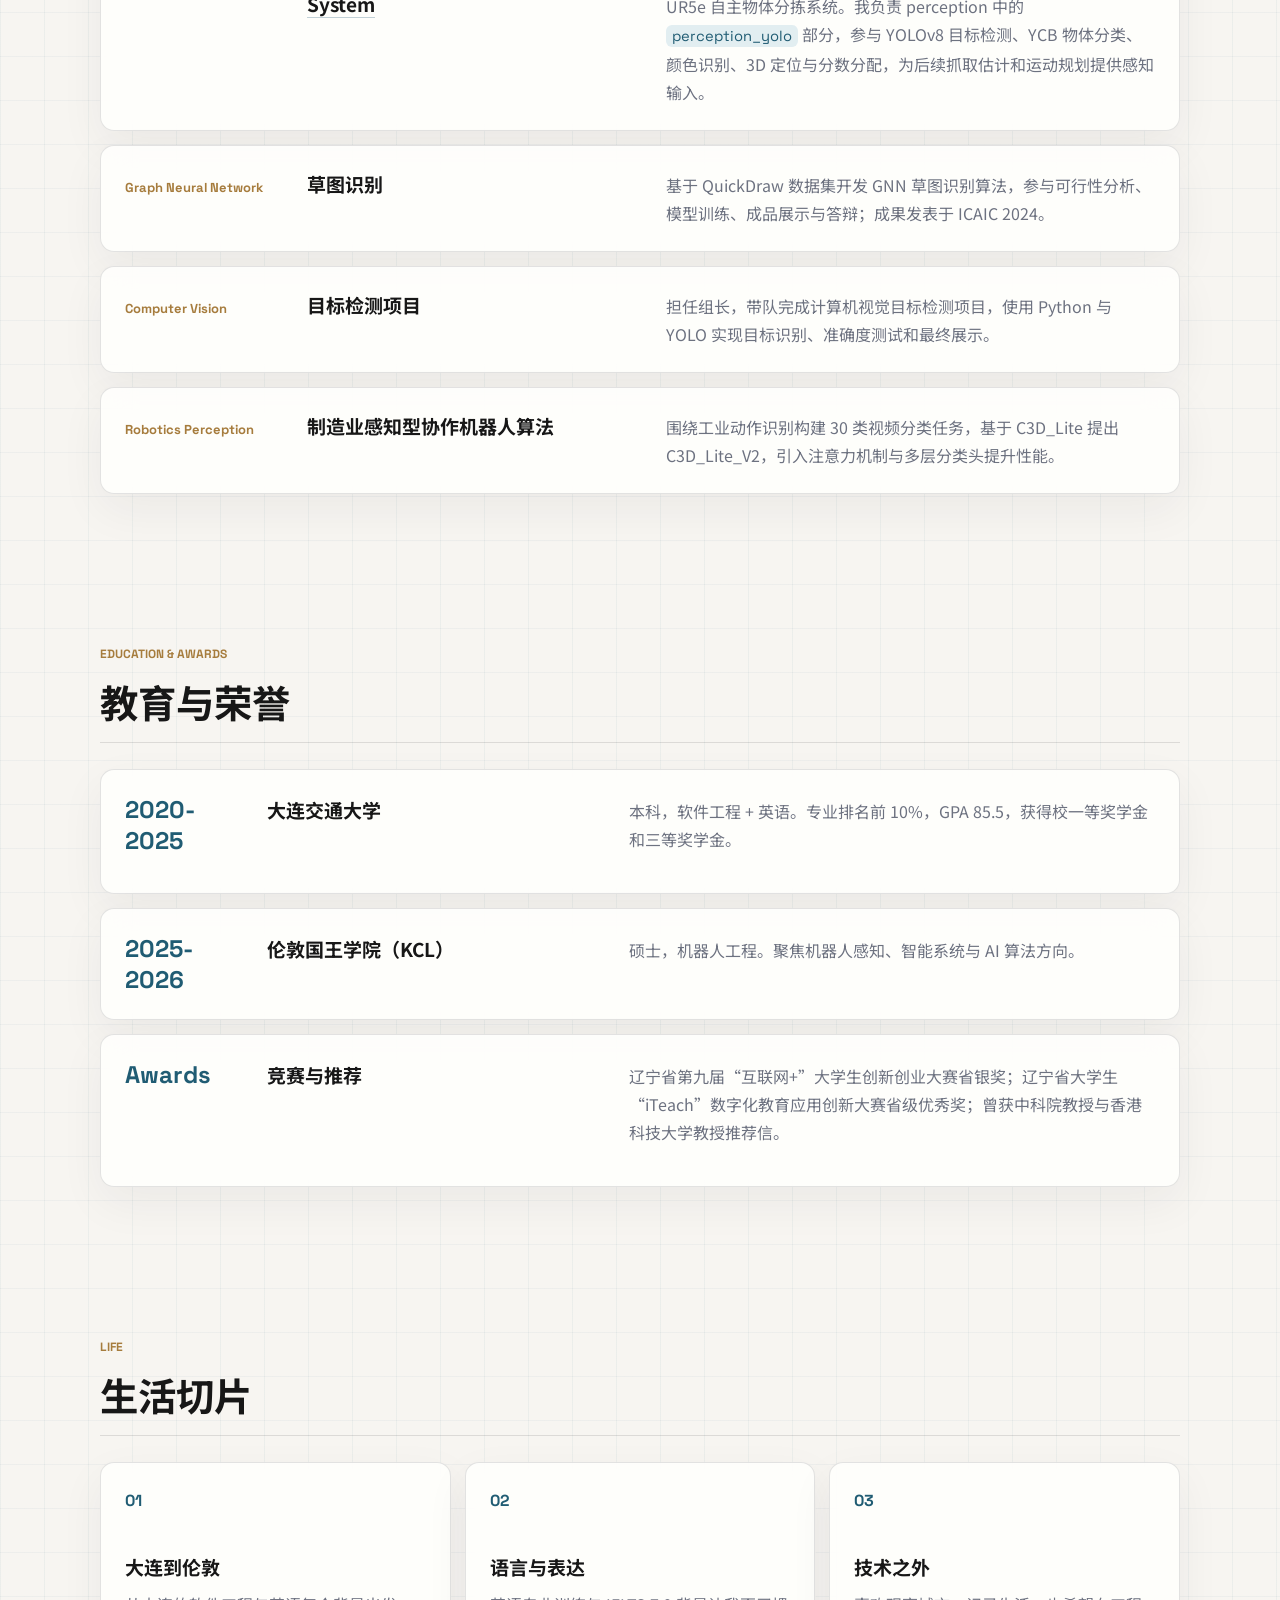
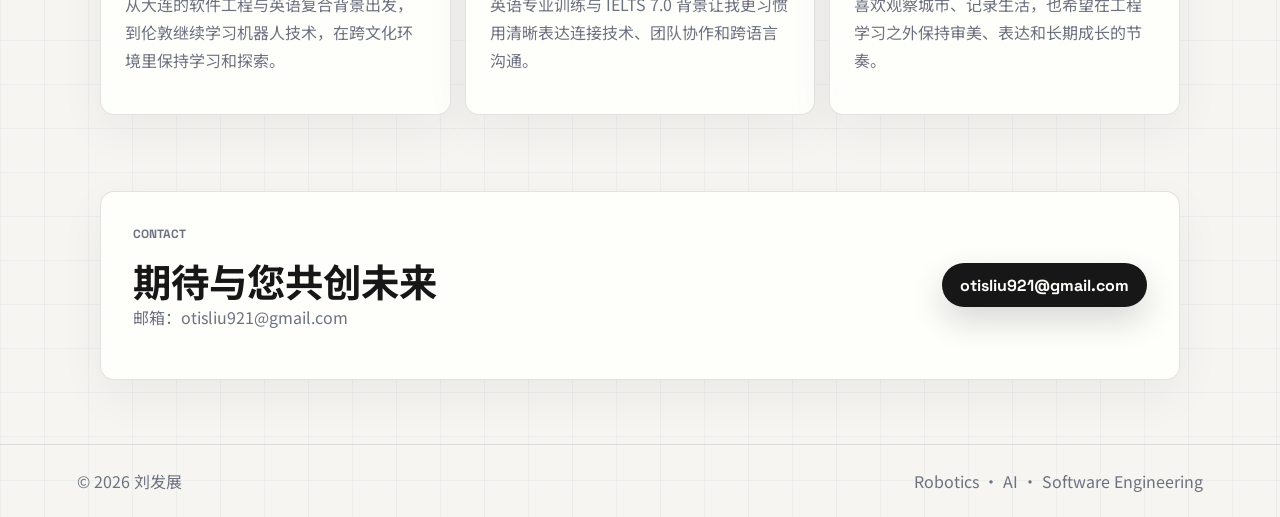
==== commit 67fd06f8: "Add RoboCup UR5e project" ====
--- a/index.html
+++ b/index.html
@@ -148,7 +148,7 @@
           <div class="metric-strip">
             <div><strong>Top 10%</strong><span>本科专业排名</span></div>
             <div><strong>85.5</strong><span>GPA</span></div>
-            <div><strong>4</strong><span>核心 AI 项目</span></div>
+            <div><strong>5</strong><span>核心 AI 项目</span></div>
           </div>
         </div>
       </section>
@@ -203,6 +203,15 @@
         </div>
         <div class="project-grid">
           <article class="project-card">
+            <p>ROS · UR5e · Perception</p>
+            <h3>
+              <a href="https://github.com/SuhangXia/robocup_ur5e" target="_blank" rel="noreferrer">
+                RoboCup UR5e Object Sorting System
+              </a>
+            </h3>
+            <span>King's College London 机器人团队项目，面向 RoboCup 竞赛构建 UR5e 自主物体分拣系统。我负责 perception 中的 <code>perception_yolo</code> 部分，参与 YOLOv8 目标检测、YCB 物体分类、颜色识别、3D 定位与分数分配，为后续抓取估计和运动规划提供感知输入。</span>
+          </article>
+          <article class="project-card">
             <p>Graph Neural Network</p>
             <h3>草图识别</h3>
             <span>基于 QuickDraw 数据集开发 GNN 草图识别算法，参与可行性分析、模型训练、成品展示与答辩；成果发表于 ICAIC 2024。</span>
--- a/styles.css
+++ b/styles.css
@@ -565,6 +565,25 @@
   margin-bottom: 0;
 }
 
+.project-card h3 a {
+  border-bottom: 1px solid rgba(32, 92, 115, 0.28);
+  transition: color 180ms ease, border-color 180ms ease;
+}
+
+.project-card h3 a:hover {
+  color: var(--accent);
+  border-color: var(--accent);
+}
+
+.project-card code {
+  padding: 2px 6px;
+  color: var(--accent);
+  background: var(--accent-soft);
+  border-radius: 6px;
+  font-family: "Space Grotesk", monospace;
+  font-size: 0.92em;
+}
+
 .timeline {
   display: grid;
   gap: 14px;
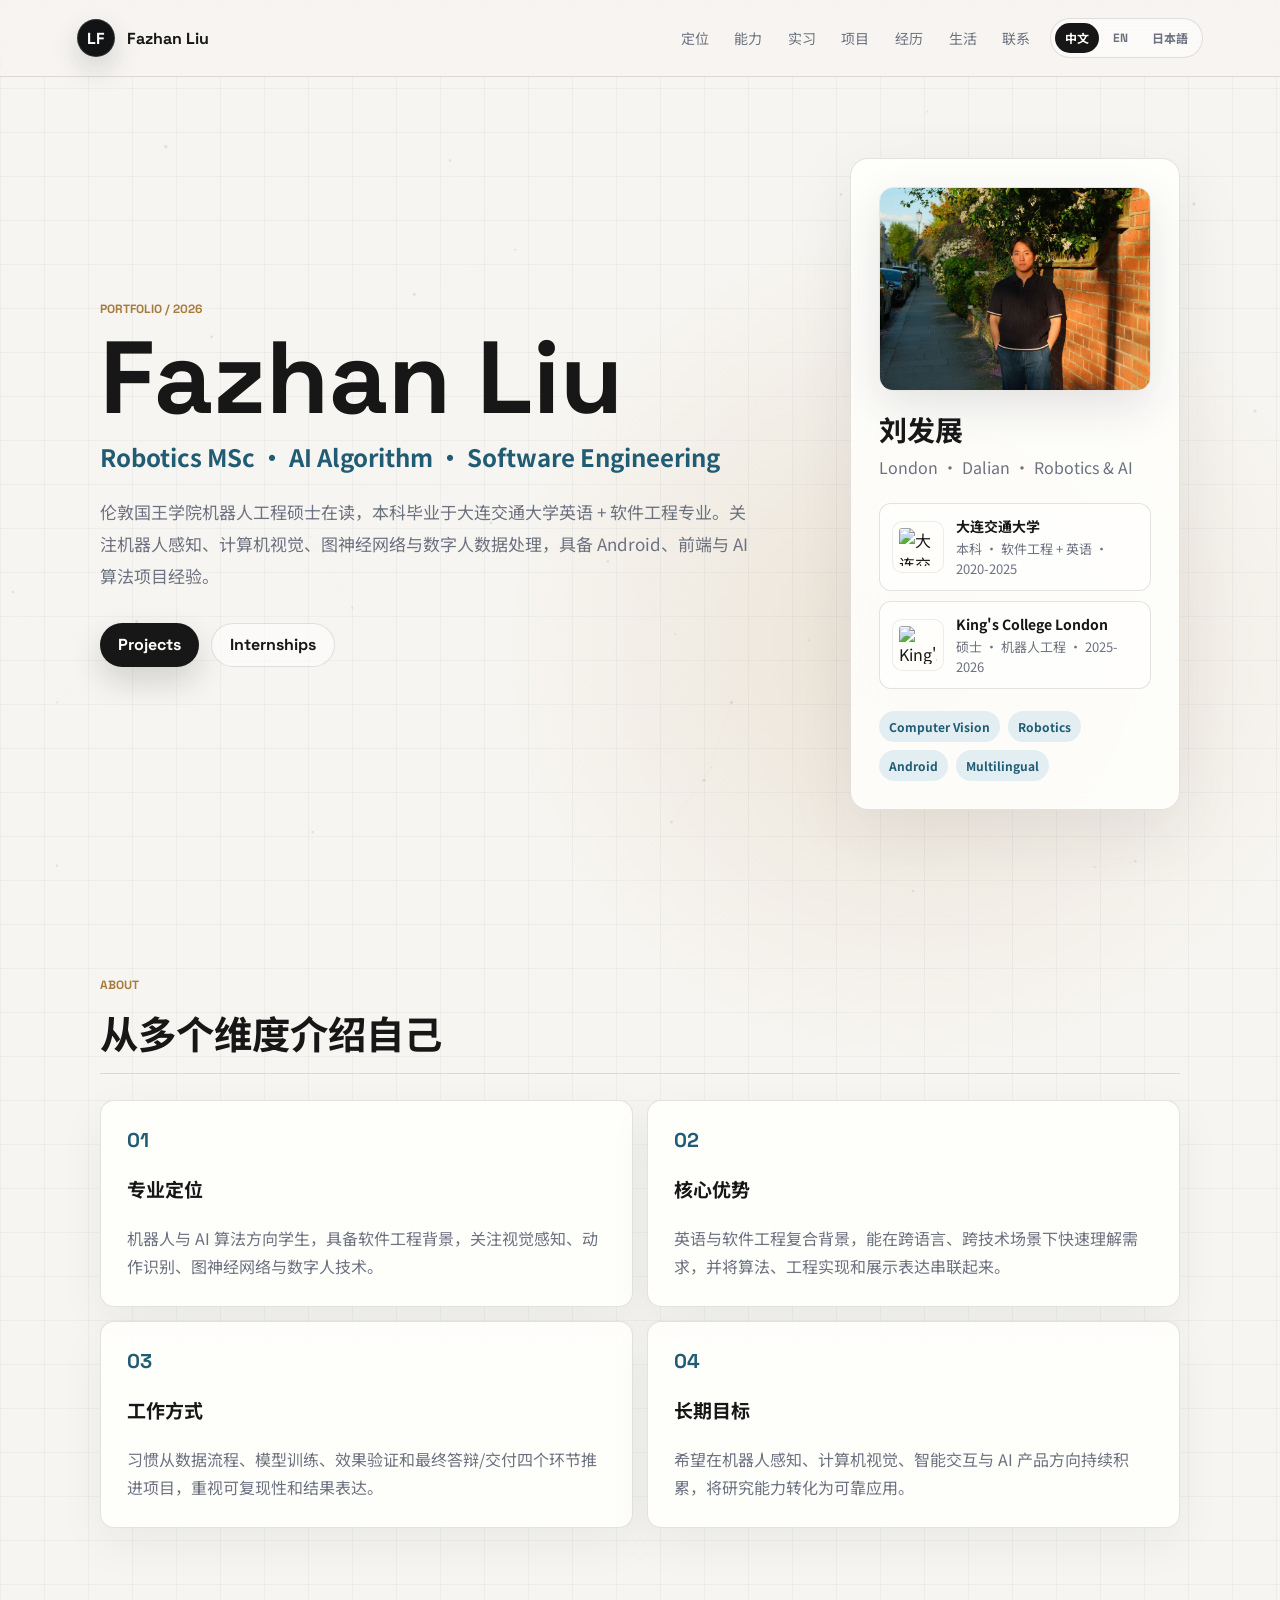
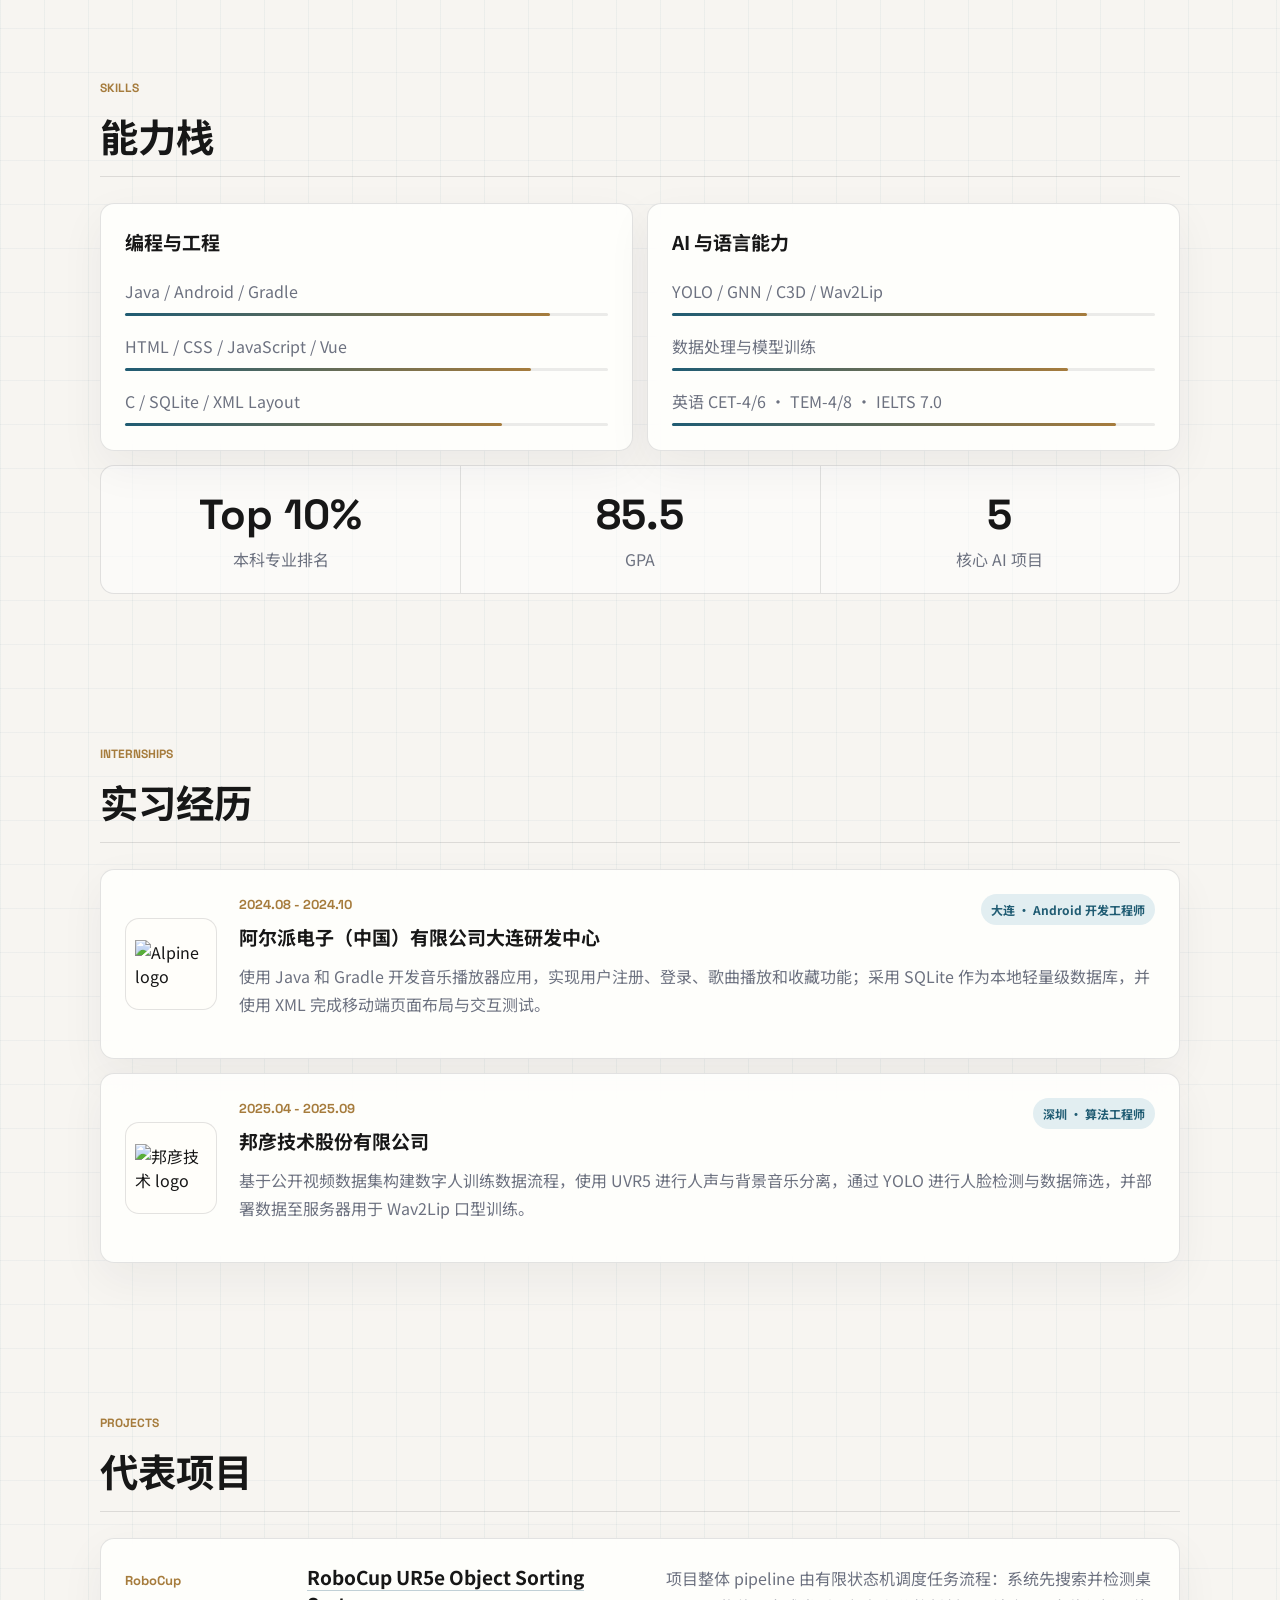
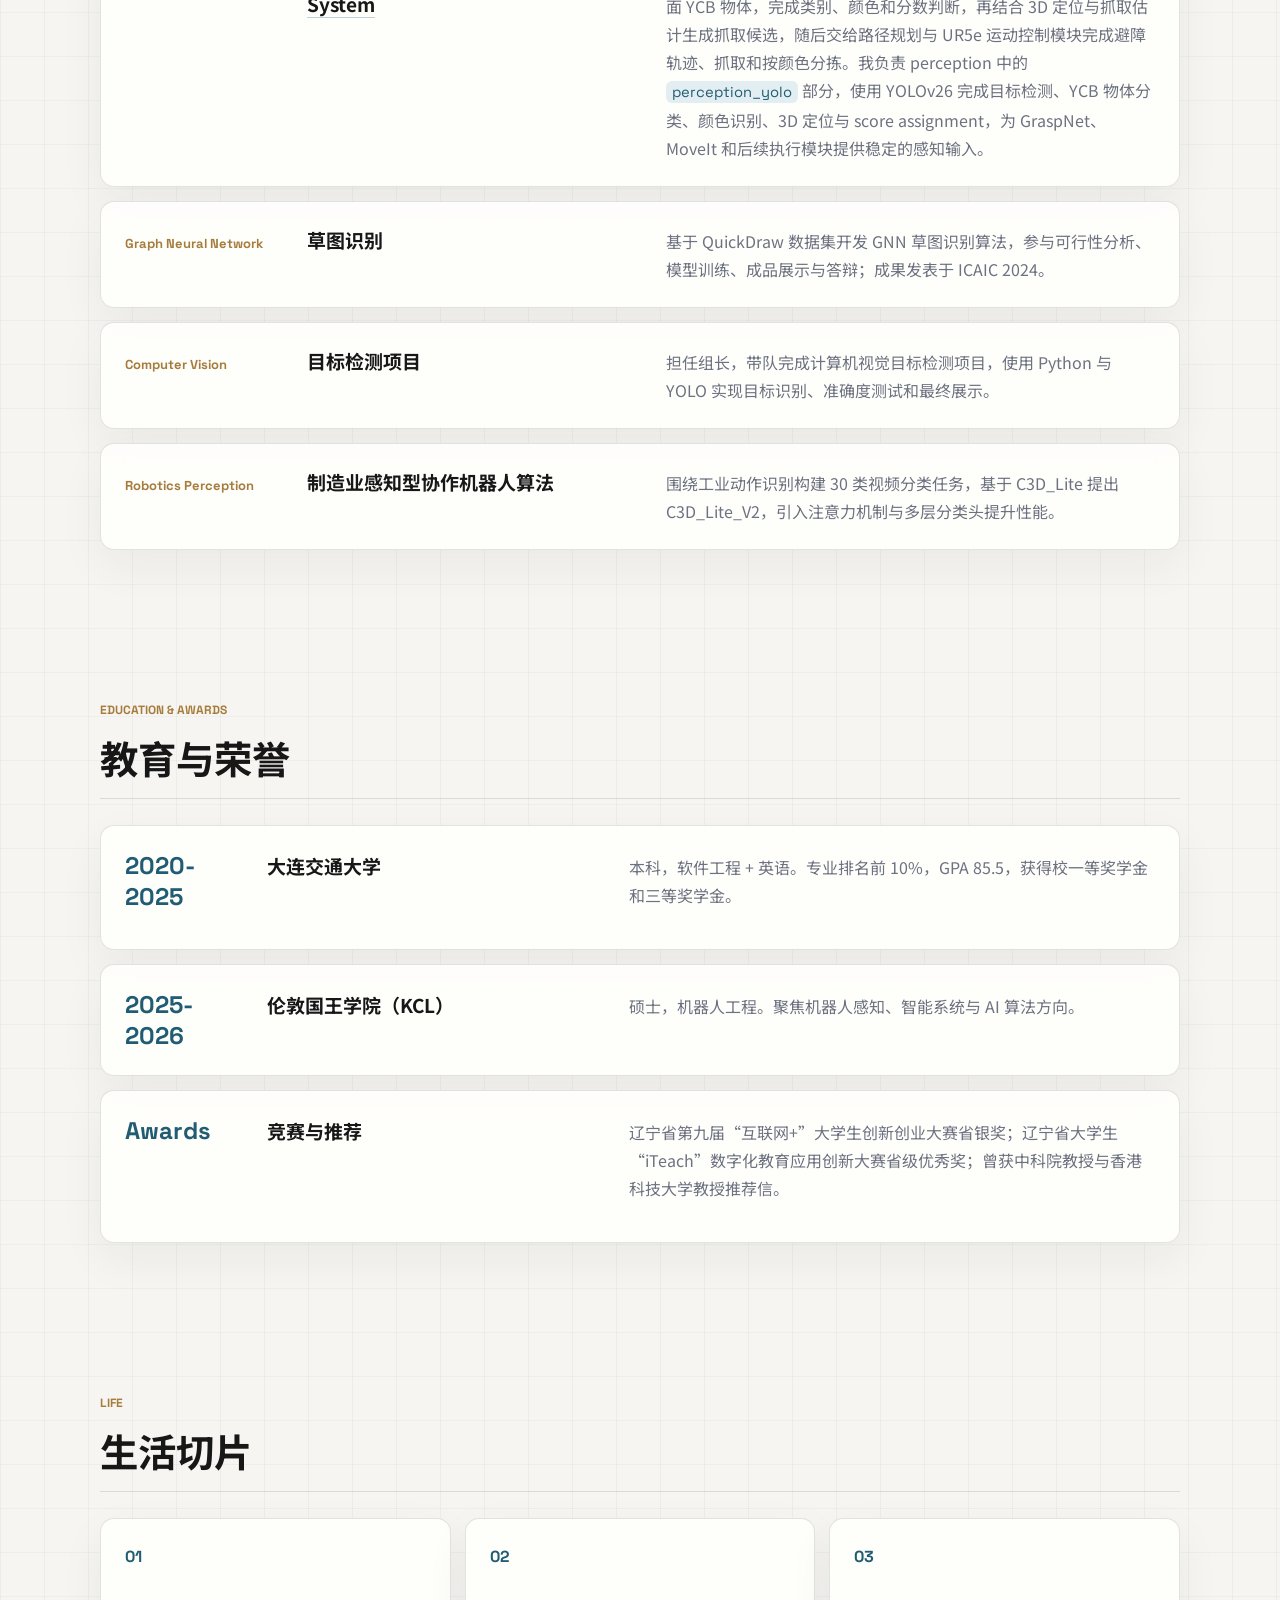
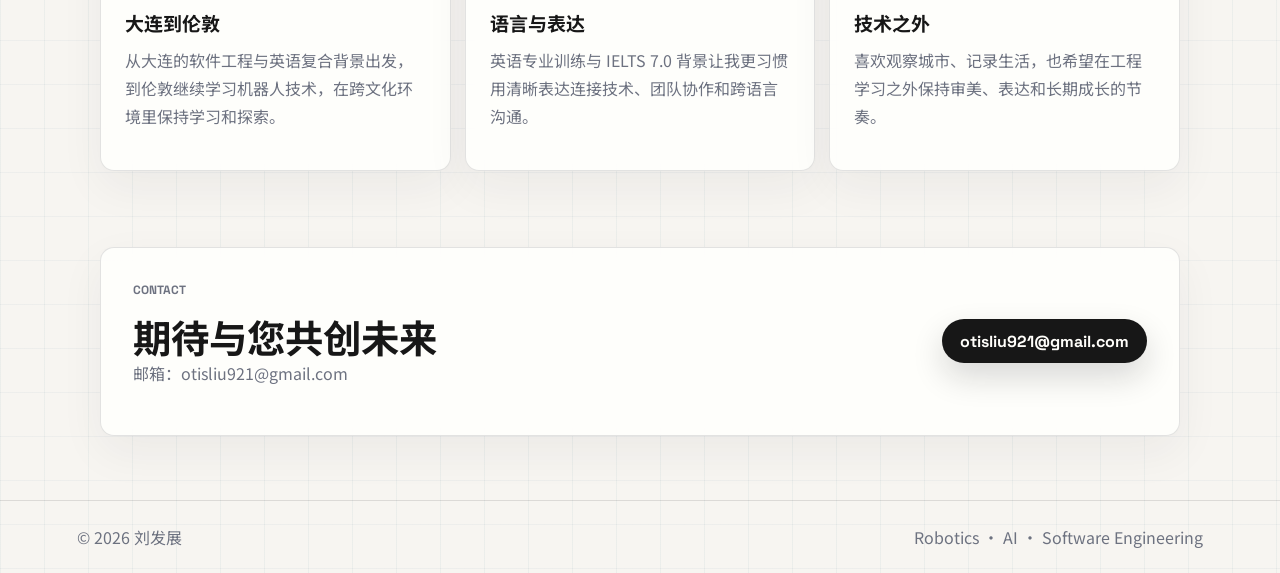
==== commit b7f1f553: "Update RoboCup project description" ====
--- a/index.html
+++ b/index.html
@@ -203,13 +203,13 @@
         </div>
         <div class="project-grid">
           <article class="project-card">
-            <p>ROS · UR5e · Perception</p>
+            <p>RoboCup</p>
             <h3>
               <a href="https://github.com/SuhangXia/robocup_ur5e" target="_blank" rel="noreferrer">
                 RoboCup UR5e Object Sorting System
               </a>
             </h3>
-            <span>King's College London 机器人团队项目，面向 RoboCup 竞赛构建 UR5e 自主物体分拣系统。我负责 perception 中的 <code>perception_yolo</code> 部分，参与 YOLOv8 目标检测、YCB 物体分类、颜色识别、3D 定位与分数分配，为后续抓取估计和运动规划提供感知输入。</span>
+            <span>项目整体 pipeline 由有限状态机调度任务流程：系统先搜索并检测桌面 YCB 物体，完成类别、颜色和分数判断，再结合 3D 定位与抓取估计生成抓取候选，随后交给路径规划与 UR5e 运动控制模块完成避障轨迹、抓取和按颜色分拣。我负责 perception 中的 <code>perception_yolo</code> 部分，使用 YOLOv26 完成目标检测、YCB 物体分类、颜色识别、3D 定位与 score assignment，为 GraspNet、MoveIt 和后续执行模块提供稳定的感知输入。</span>
           </article>
           <article class="project-card">
             <p>Graph Neural Network</p>
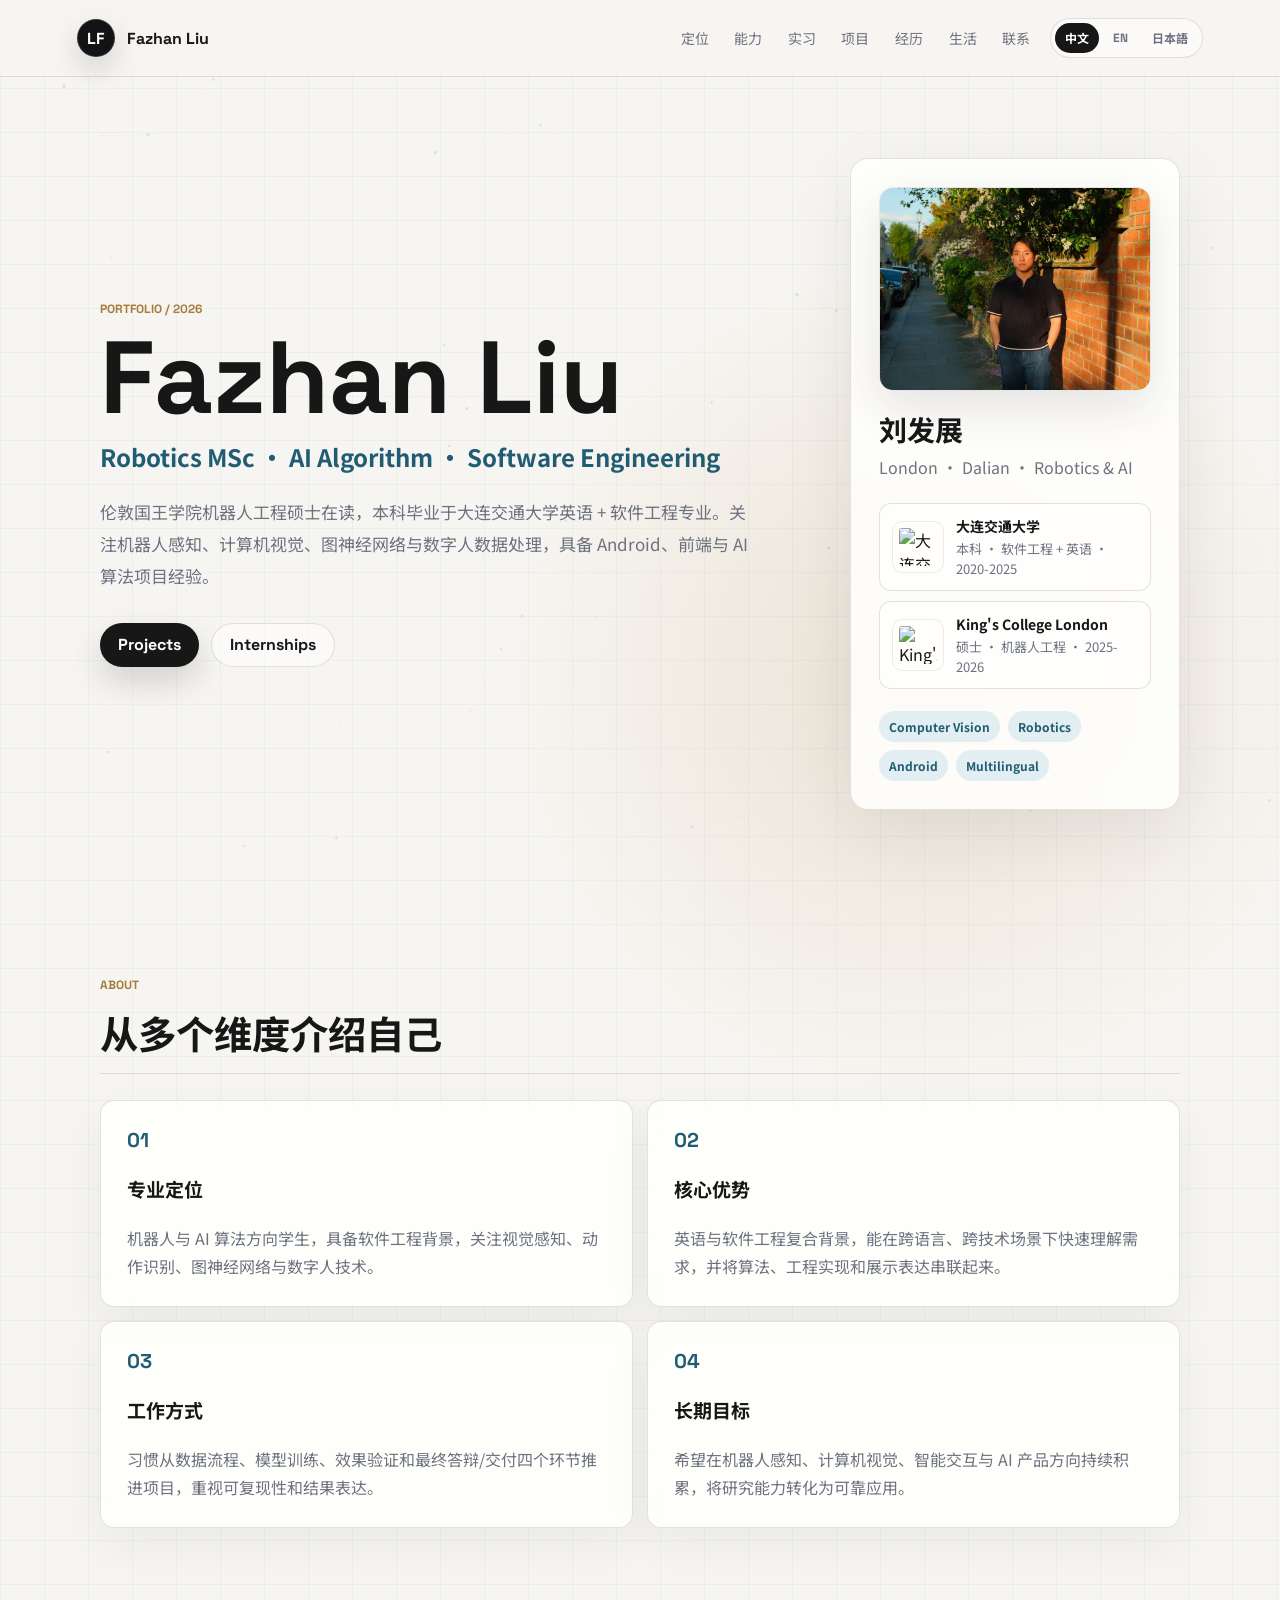
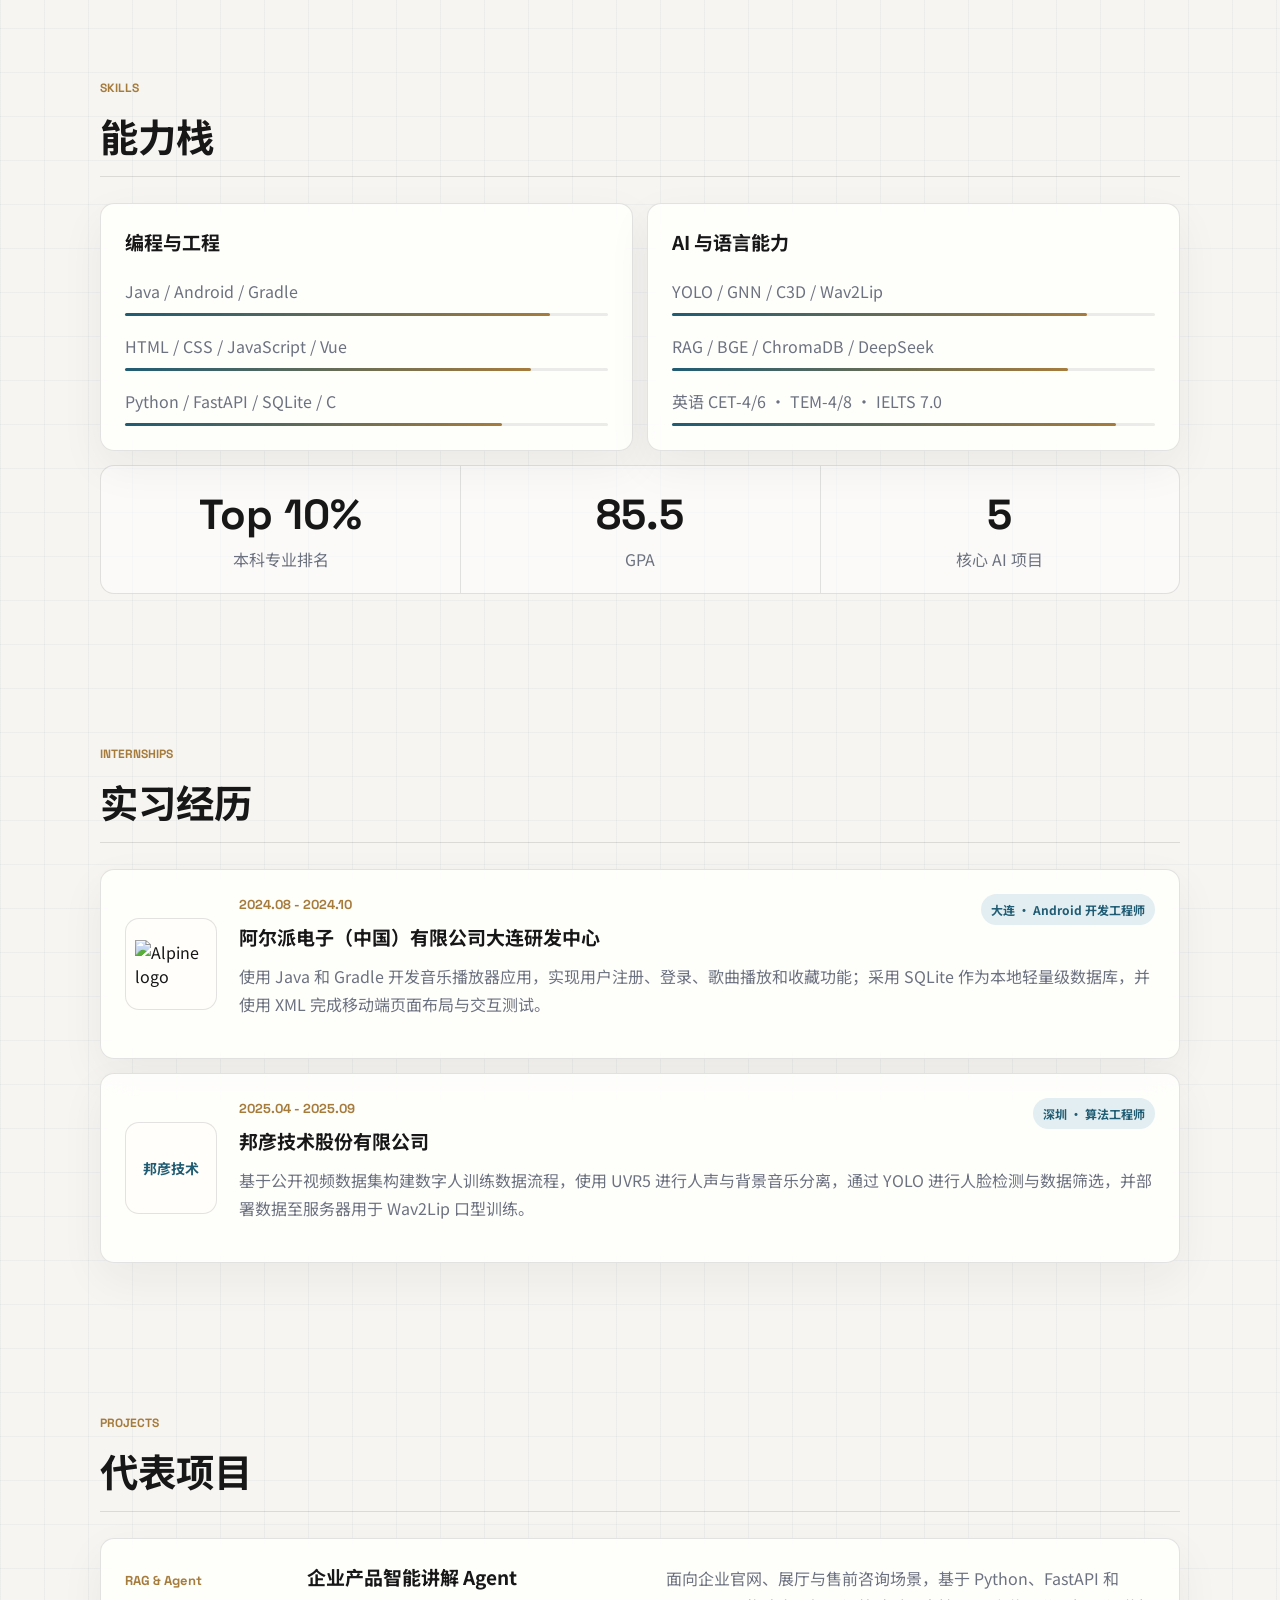
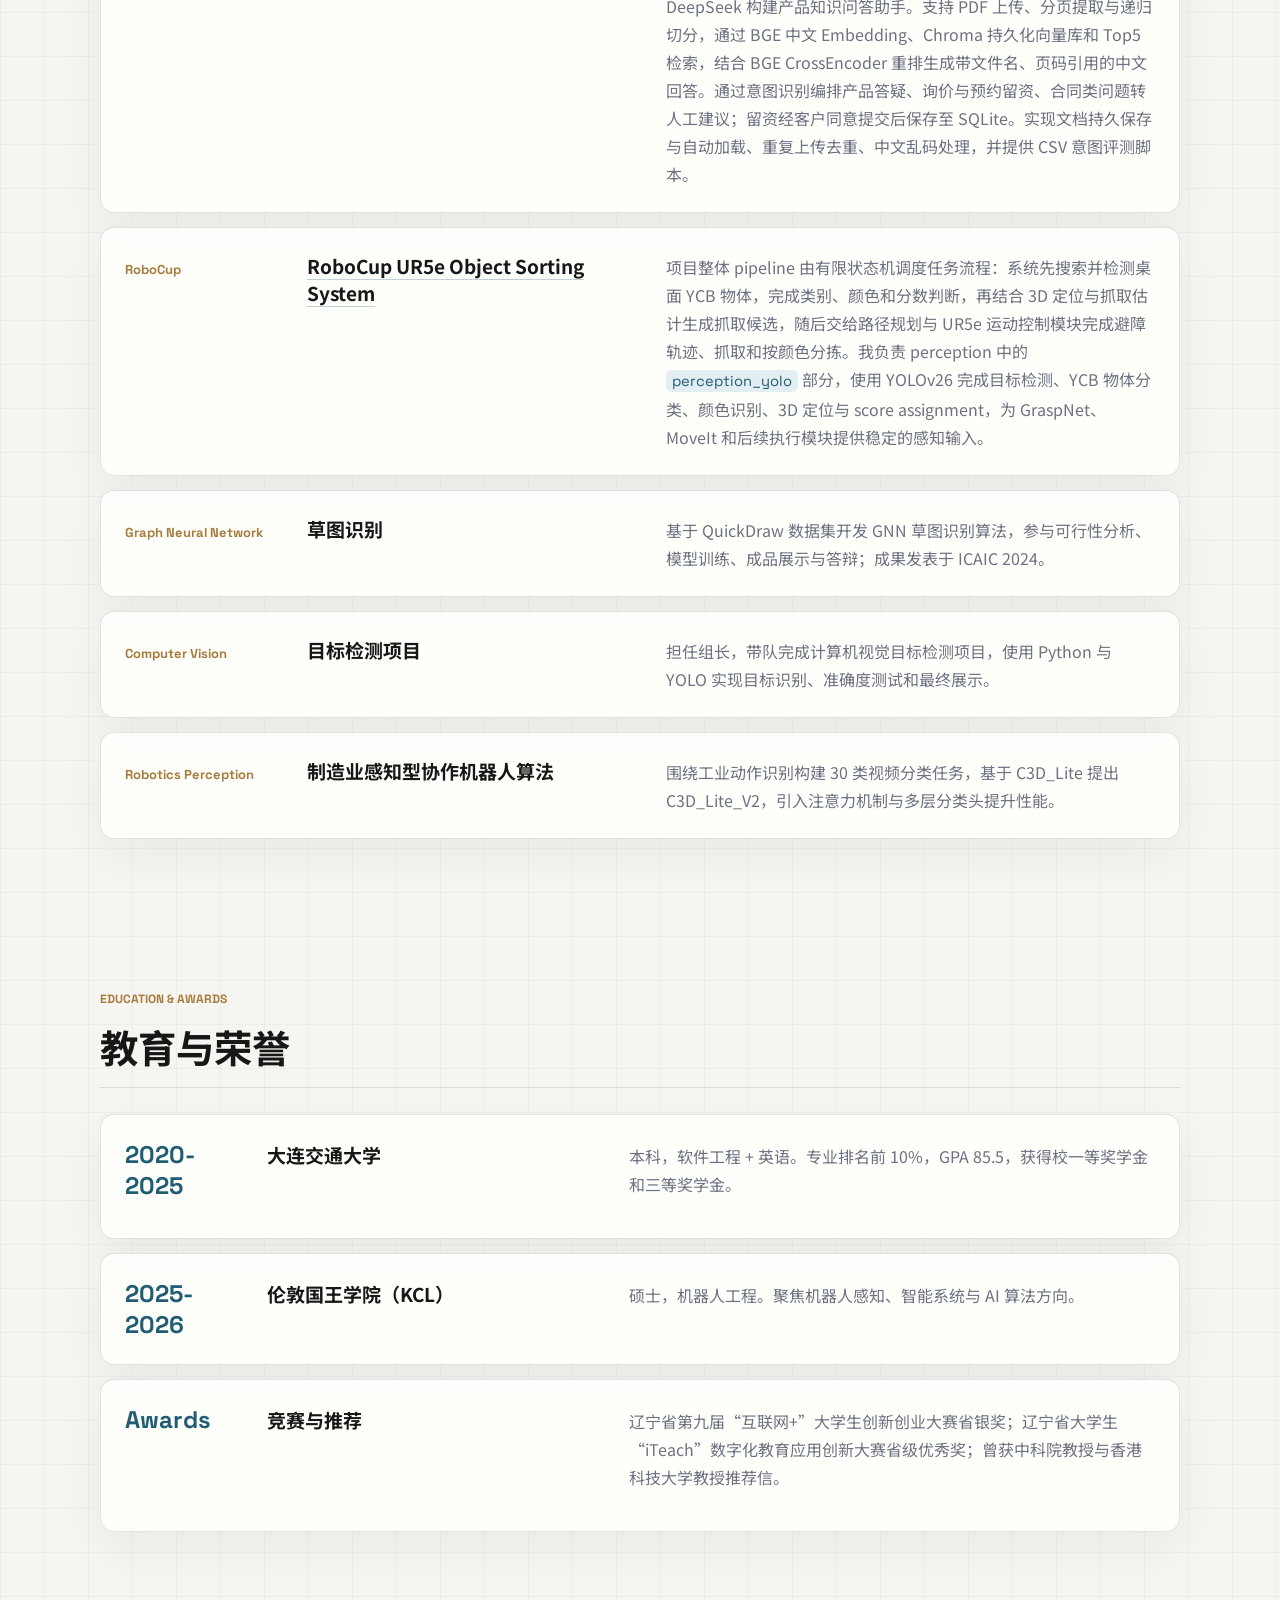
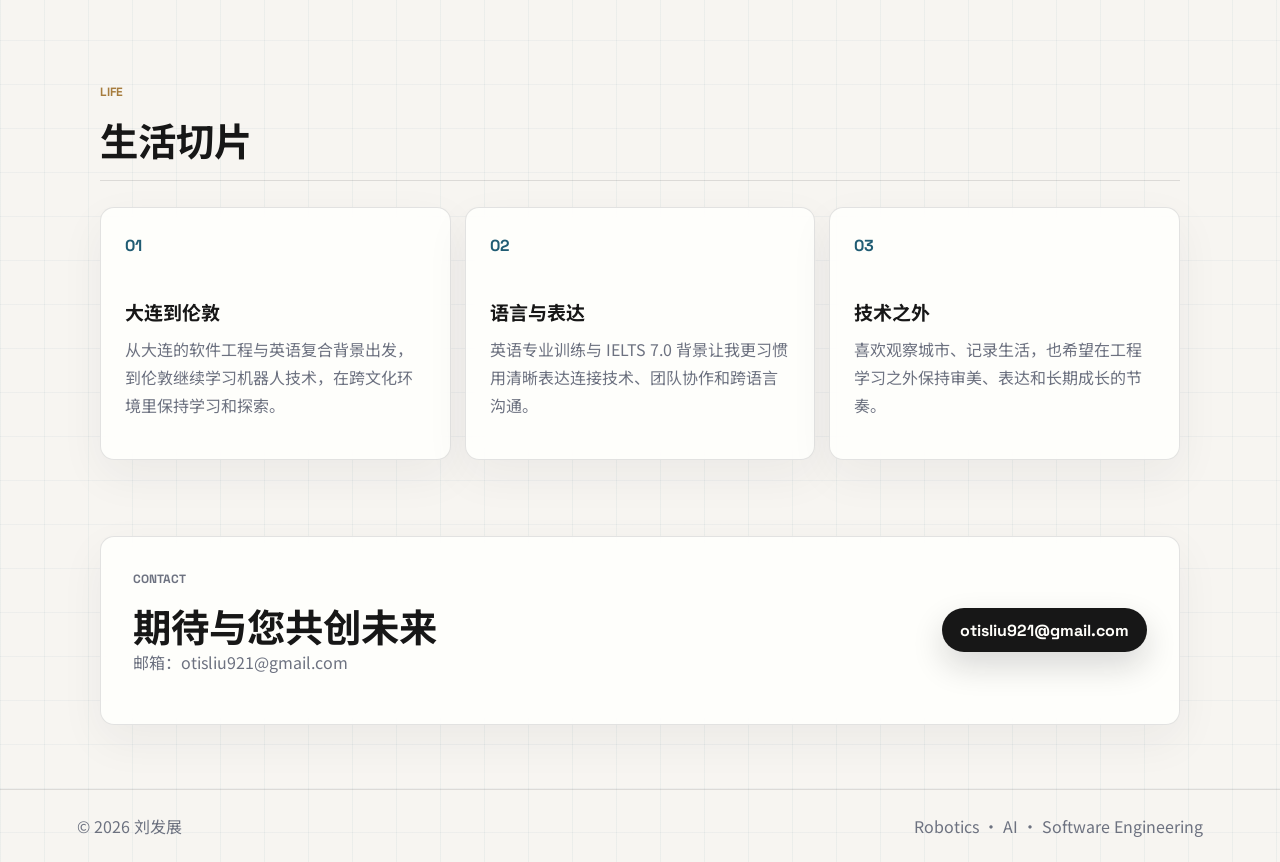
==== commit 5491e621: "Add enterprise RAG project, fix company logo and expand README" ====
--- a/index.html
+++ b/index.html
@@ -15,7 +15,7 @@
       href="https://fonts.googleapis.com/css2?family=Noto+Sans+SC:wght@400;500;700;900&family=Space+Grotesk:wght@500;700&display=swap"
       rel="stylesheet"
     />
-    <link rel="stylesheet" href="styles.css?v=20260524-language-switch" />
+    <link rel="stylesheet" href="styles.css?v=20261016-project-update" />
   </head>
   <body>
     <canvas id="signal-field" aria-hidden="true"></canvas>
@@ -134,14 +134,14 @@
             <ul>
               <li><span style="--value: 88%"></span>Java / Android / Gradle</li>
               <li><span style="--value: 84%"></span>HTML / CSS / JavaScript / Vue</li>
-              <li><span style="--value: 78%"></span>C / SQLite / XML Layout</li>
+              <li><span style="--value: 78%"></span>Python / FastAPI / SQLite / C</li>
             </ul>
           </div>
           <div class="skill-panel">
             <h3>AI 与语言能力</h3>
             <ul>
               <li><span style="--value: 86%"></span>YOLO / GNN / C3D / Wav2Lip</li>
-              <li><span style="--value: 82%"></span>数据处理与模型训练</li>
+              <li><span style="--value: 82%"></span>RAG / BGE / ChromaDB / DeepSeek</li>
               <li><span style="--value: 92%"></span>英语 CET-4/6 · TEM-4/8 · IELTS 7.0</li>
             </ul>
           </div>
@@ -178,7 +178,12 @@
           </article>
           <article class="internship-card">
             <div class="company-logo">
-              <img src="https://www.bangyan.com.cn/uploads/202602/699d40d126973.png" alt="邦彦技术 logo" />
+              <img
+                src="https://www.bangyan.com.cn/assets/bangyan-logo.svg"
+                alt="邦彦技术 logo"
+                onerror="this.hidden = true; this.nextElementSibling.hidden = false;"
+              />
+              <span class="company-logo-fallback" hidden>邦彦技术</span>
             </div>
             <div class="internship-main">
               <div class="internship-head">
@@ -203,6 +208,11 @@
         </div>
         <div class="project-grid">
           <article class="project-card">
+            <p>RAG &amp; Agent</p>
+            <h3>企业产品智能讲解 Agent</h3>
+            <span>面向企业官网、展厅与售前咨询场景，基于 Python、FastAPI 和 DeepSeek 构建产品知识问答助手。支持 PDF 上传、分页提取与递归切分，通过 BGE 中文 Embedding、Chroma 持久化向量库和 Top5 检索，结合 BGE CrossEncoder 重排生成带文件名、页码引用的中文回答。通过意图识别编排产品答疑、询价与预约留资、合同类问题转人工建议；留资经客户同意提交后保存至 SQLite。实现文档持久保存与自动加载、重复上传去重、中文乱码处理，并提供 CSV 意图评测脚本。</span>
+          </article>
+          <article class="project-card">
             <p>RoboCup</p>
             <h3>
               <a href="https://github.com/SuhangXia/robocup_ur5e" target="_blank" rel="noreferrer">
--- a/styles.css
+++ b/styles.css
@@ -511,6 +511,12 @@
   object-fit: contain;
 }
 
+.company-logo-fallback {
+  color: var(--accent);
+  font-size: 14px;
+  font-weight: 700;
+}
+
 .internship-main {
   display: grid;
   gap: 12px;
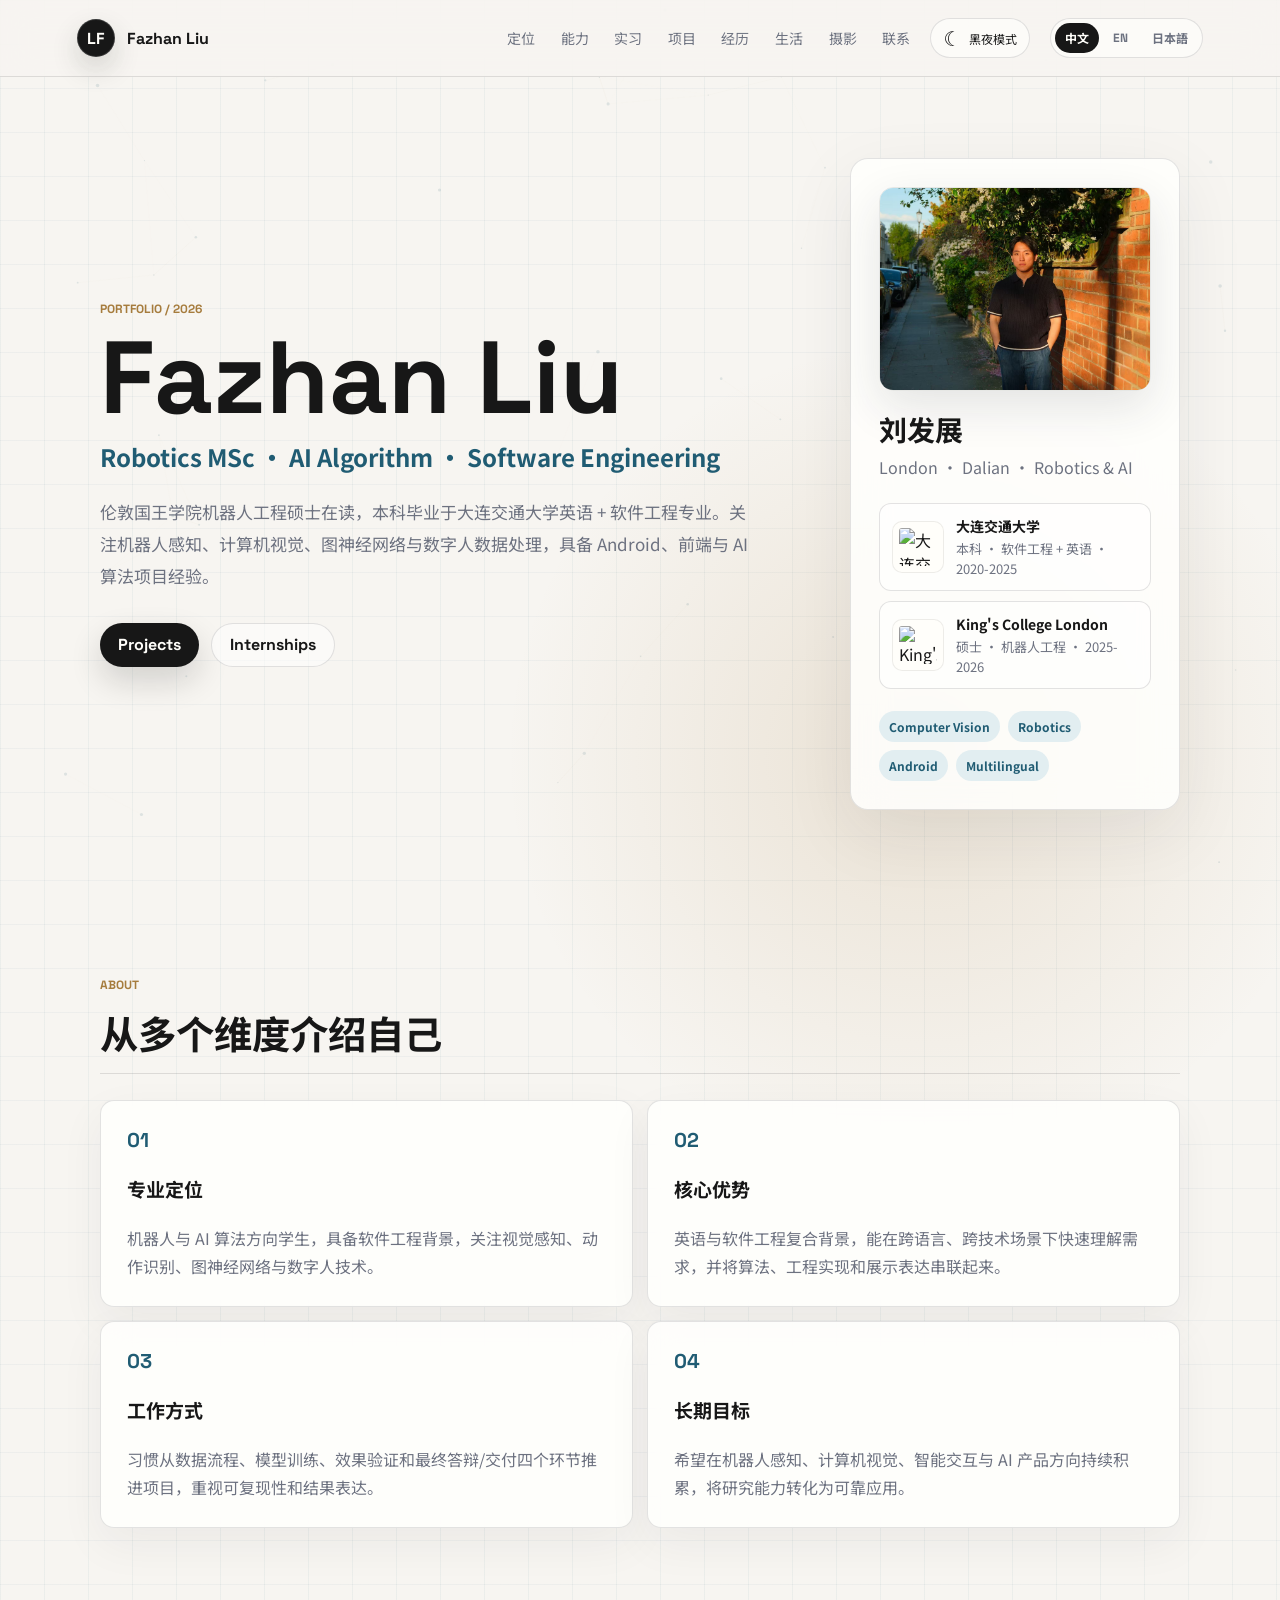
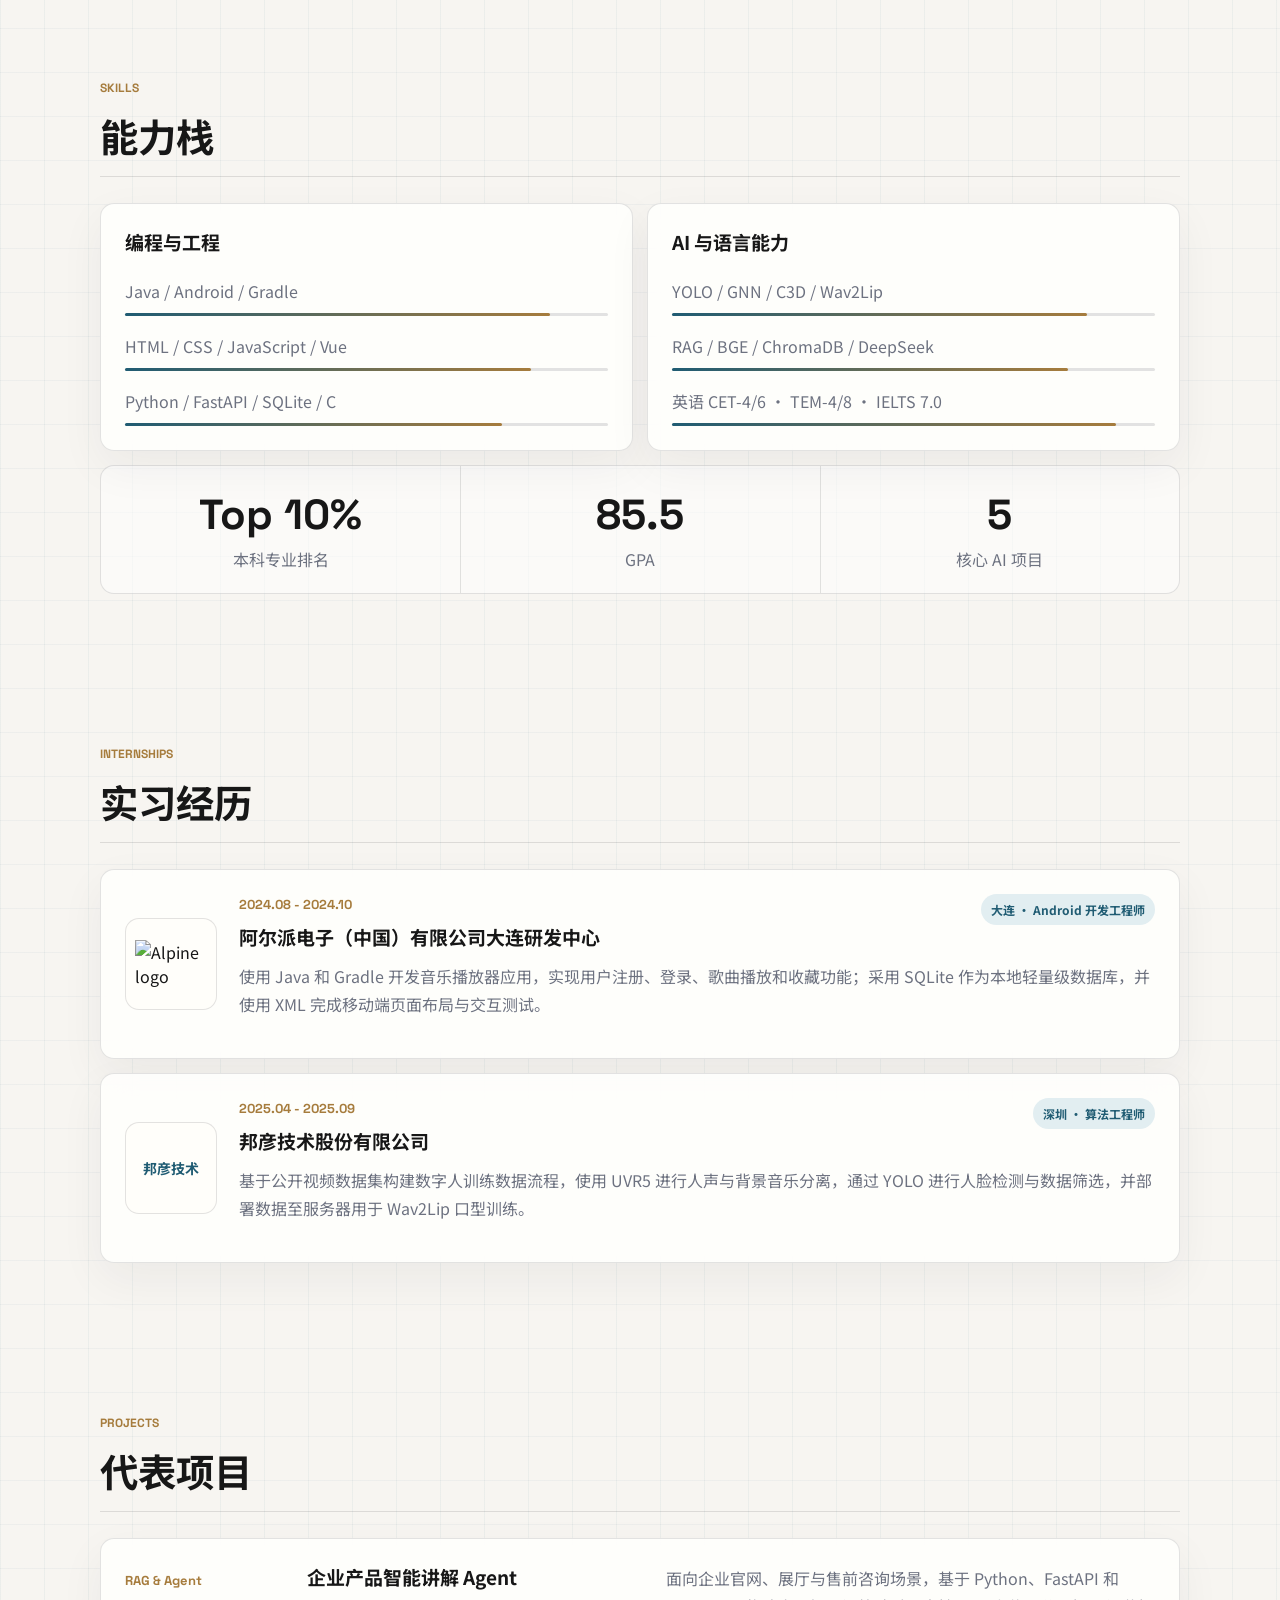
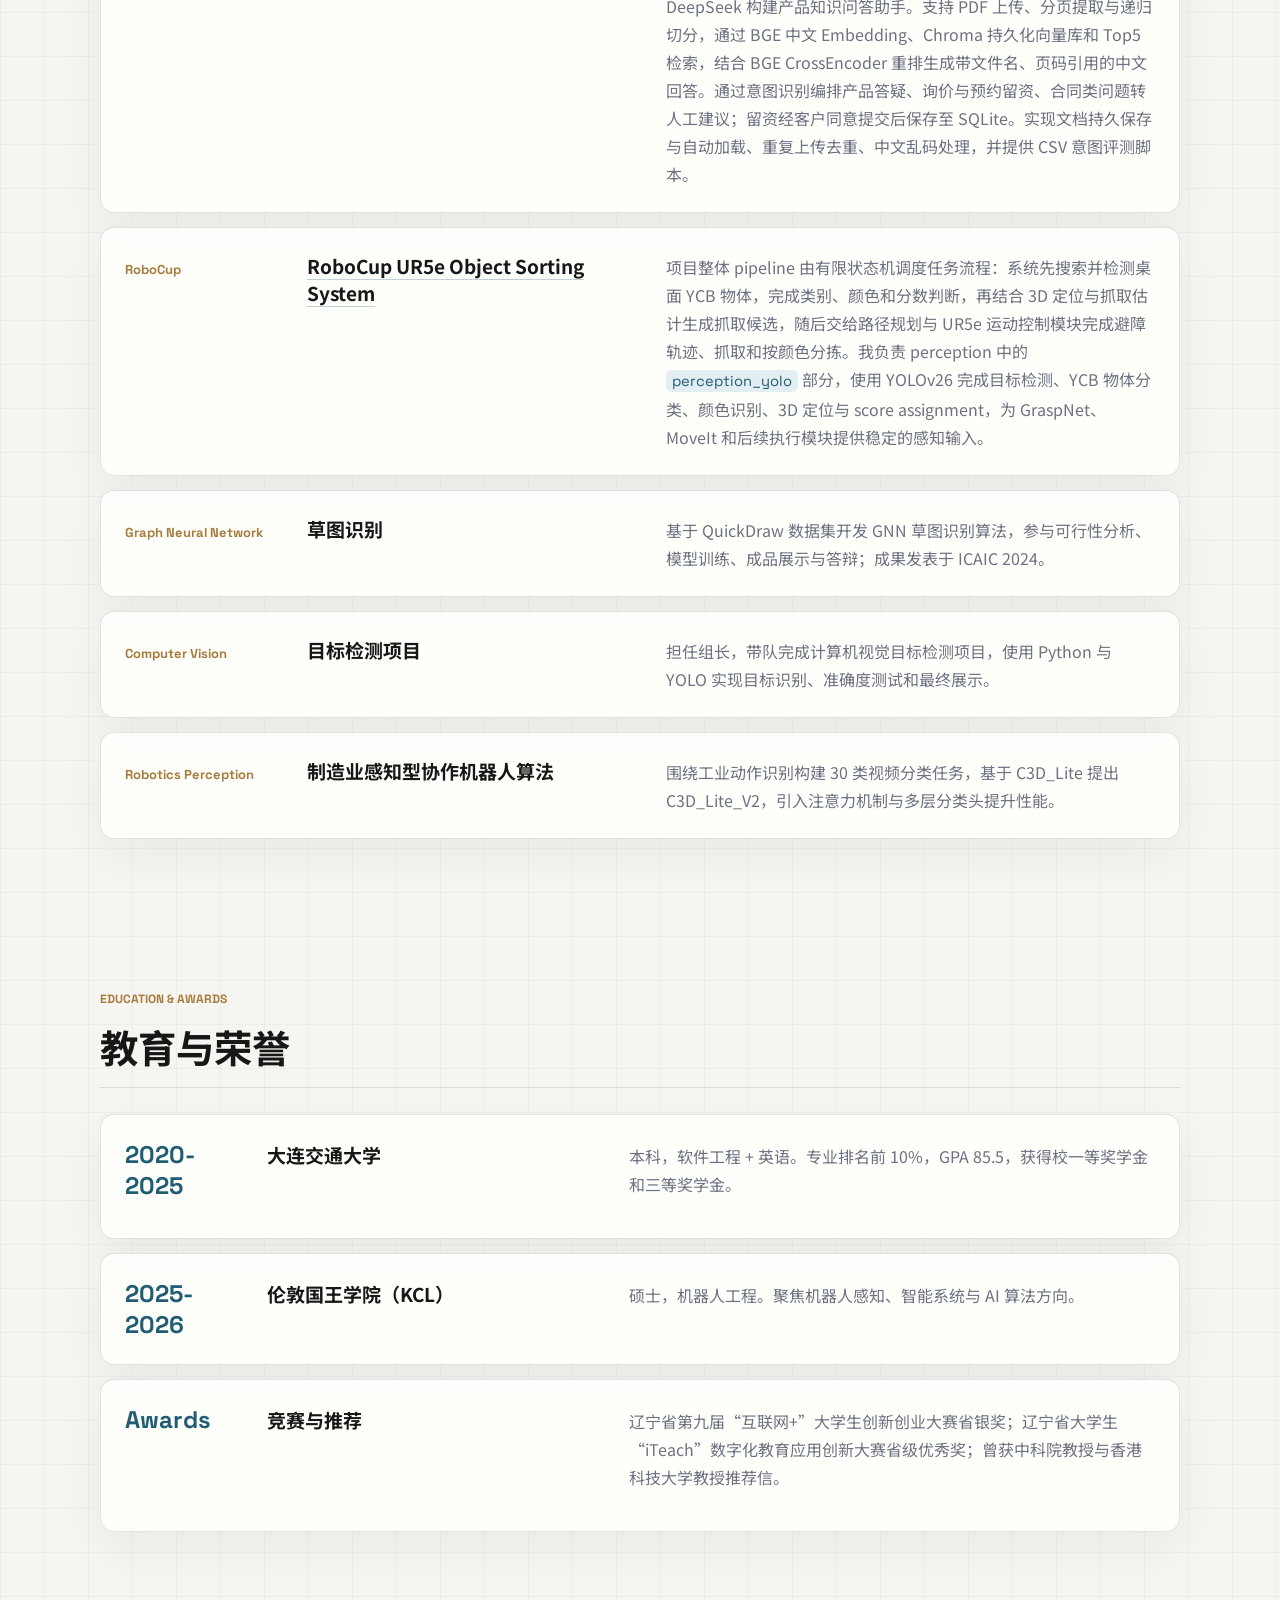
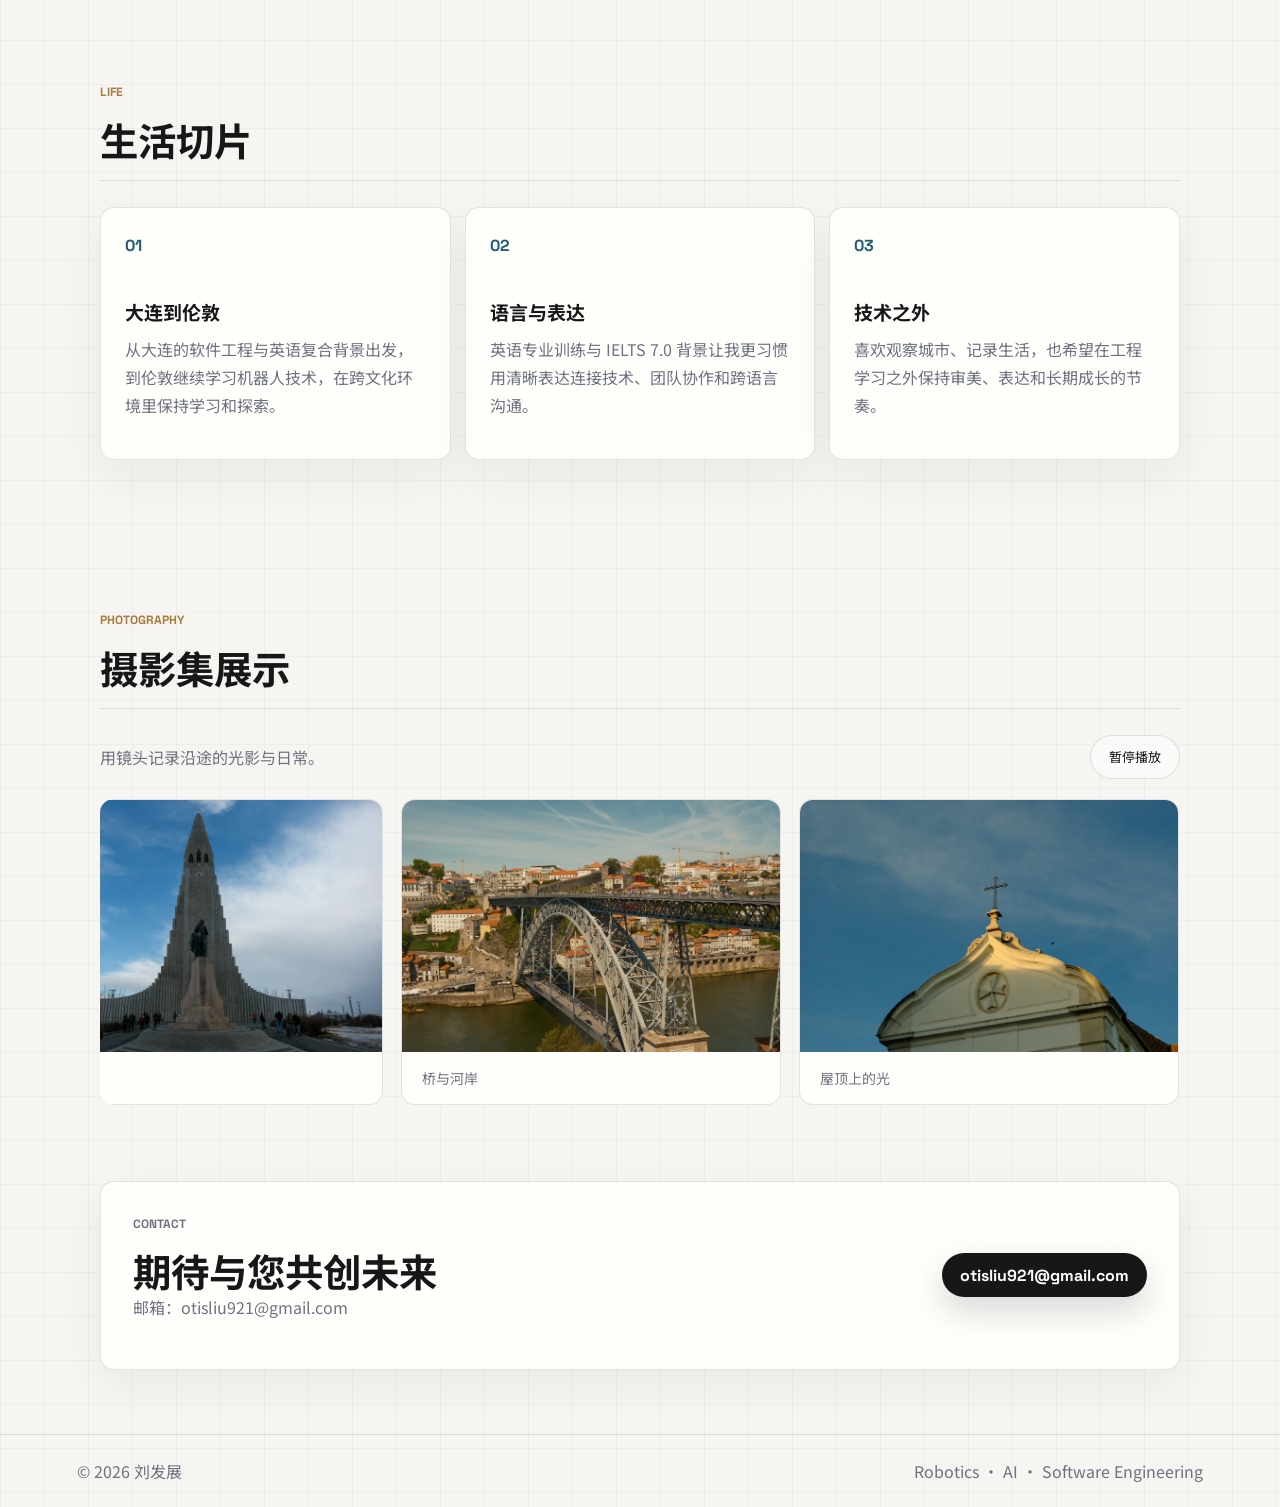
==== commit e0c5d4f8: "Add photography carousel and light-dark theme switch" ====
--- a/index.html
+++ b/index.html
@@ -8,6 +8,7 @@
       name="description"
       content="刘发展的个人主页，展示教育背景、实习经历、项目经历、技术能力与联系方式。"
     />
+    <script src="theme.js?v=20261016-theme"></script>
     <link rel="icon" type="image/svg+xml" href="assets/site-icon.svg" />
     <link rel="preconnect" href="https://fonts.googleapis.com" />
     <link rel="preconnect" href="https://fonts.gstatic.com" crossorigin />
@@ -15,7 +16,7 @@
       href="https://fonts.googleapis.com/css2?family=Noto+Sans+SC:wght@400;500;700;900&family=Space+Grotesk:wght@500;700&display=swap"
       rel="stylesheet"
     />
-    <link rel="stylesheet" href="styles.css?v=20261016-project-update" />
+    <link rel="stylesheet" href="styles.css?v=20261016-theme" />
   </head>
   <body>
     <canvas id="signal-field" aria-hidden="true"></canvas>
@@ -32,8 +33,13 @@
           <a href="#projects">项目</a>
           <a href="#timeline">经历</a>
           <a href="#life">生活</a>
+          <a href="#photography">摄影</a>
           <a href="#contact">联系</a>
         </nav>
+        <button class="theme-toggle" type="button" aria-label="切换到黑夜模式" aria-pressed="false">
+          <span class="theme-toggle-icon" aria-hidden="true">☾</span>
+          <span class="theme-toggle-label">黑夜模式</span>
+        </button>
         <nav class="language-switch" aria-label="语言切换">
           <a class="active" href="index.html" aria-current="page">中文</a>
           <a href="en.html">EN</a>
@@ -287,6 +293,20 @@
         </div>
       </section>
 
+      <section id="photography" class="photography-section" aria-labelledby="photography-title">
+        <div class="section-title">
+          <p class="eyebrow">Photography</p>
+          <h2 id="photography-title">摄影集展示</h2>
+        </div>
+        <div class="gallery-toolbar">
+          <p>用镜头记录沿途的光影与日常。</p>
+          <button class="secondary-action gallery-toggle" type="button" aria-pressed="false">暂停播放</button>
+        </div>
+        <div class="gallery-viewport" tabindex="0" role="region" aria-label="摄影轮播，悬停或聚焦时缓慢暂停，可左右滑动浏览">
+          <div class="gallery-track"></div>
+        </div>
+      </section>
+
       <section id="contact" class="contact-section">
         <div>
           <p class="eyebrow">Contact</p>
@@ -302,6 +322,6 @@
       <span>Robotics · AI · Software Engineering</span>
     </footer>
 
-    <script src="script.js?v=20260524-language-switch"></script>
+    <script src="script.js?v=20261016-photography"></script>
   </body>
 </html>
--- a/styles.css
+++ b/styles.css
@@ -10,7 +10,60 @@
   --accent: #205c73;
   --accent-soft: #e2eef1;
   --gold: #a67c3d;
+  --header-bg: rgba(247, 245, 241, 0.82);
+  --surface: rgba(255, 255, 255, 0.52);
+  --button-bg: #171717;
+  --button-ink: #fffefa;
+  --logo-bg: #fffefa;
   --shadow: 0 22px 70px rgba(38, 44, 55, 0.08);
+}
+
+:root[data-theme="dark"] {
+  color-scheme: dark;
+  --bg: #10171d;
+  --paper: rgba(25, 35, 44, 0.92);
+  --paper-solid: #19232c;
+  --ink: #edf1f5;
+  --muted: #b2bdc8;
+  --quiet: #8997a5;
+  --line: rgba(204, 221, 236, 0.16);
+  --accent: #91cddd;
+  --accent-soft: #243d48;
+  --gold: #d9b67c;
+  --header-bg: rgba(16, 23, 29, 0.9);
+  --surface: rgba(39, 53, 65, 0.75);
+  --button-bg: #e4edf2;
+  --button-ink: #15232c;
+  --shadow: 0 22px 70px rgba(0, 0, 0, 0.22);
+}
+
+:root[data-theme="dark"] #signal-field {
+  mix-blend-mode: screen;
+  opacity: 0.2;
+}
+
+.theme-toggle {
+  display: inline-flex;
+  align-items: center;
+  justify-content: center;
+  gap: 8px;
+  min-height: 40px;
+  padding: 8px 12px;
+  border: 1px solid var(--line);
+  border-radius: 999px;
+  color: var(--ink);
+  background: var(--surface);
+  font: inherit;
+  font-size: 12px;
+  white-space: nowrap;
+  cursor: pointer;
+}
+
+.theme-toggle-icon { font-size: 20px; line-height: 1; }
+.theme-toggle:hover { border-color: var(--accent); }
+.theme-toggle:focus-visible {
+  outline: 2px solid var(--accent);
+  outline-offset: 4px;
 }
 
 * {
@@ -59,7 +112,7 @@
   justify-content: space-between;
   gap: 24px;
   padding: 18px clamp(20px, 6vw, 84px);
-  background: rgba(247, 245, 241, 0.82);
+  background: var(--header-bg);
   border-bottom: 1px solid var(--line);
   backdrop-filter: blur(18px);
 }
@@ -84,8 +137,8 @@
   width: 38px;
   height: 38px;
   place-items: center;
-  color: var(--paper-solid);
-  background: #111315;
+  color: var(--button-ink);
+  background: var(--button-bg);
   border: 1px solid rgba(255, 255, 255, 0.14);
   border-radius: 50%;
   box-shadow: 0 12px 28px rgba(17, 19, 21, 0.16);
@@ -98,6 +151,7 @@
 }
 
 .header-actions {
+  flex-wrap: wrap;
   justify-content: flex-end;
   gap: 20px;
 }
@@ -117,7 +171,7 @@
   padding: 4px;
   border: 1px solid var(--line);
   border-radius: 999px;
-  background: rgba(255, 255, 255, 0.5);
+  background: var(--surface);
 }
 
 .language-switch a {
@@ -137,8 +191,8 @@
 
 .language-switch a:hover,
 .language-switch a.active {
-  color: var(--paper-solid);
-  background: var(--ink);
+  color: var(--button-ink);
+  background: var(--button-bg);
 }
 
 main {
@@ -226,15 +280,15 @@
 }
 
 .primary-action {
-  color: var(--paper-solid);
-  background: #171717;
+  color: var(--button-ink);
+  background: var(--button-bg);
   box-shadow: 0 14px 32px rgba(17, 17, 17, 0.16);
 }
 
 .secondary-action {
   color: var(--ink);
   border: 1px solid var(--line);
-  background: rgba(255, 255, 255, 0.52);
+  background: var(--surface);
 }
 
 .profile-card {
@@ -282,7 +336,7 @@
   padding: 12px;
   border: 1px solid var(--line);
   border-radius: 12px;
-  background: rgba(255, 255, 255, 0.58);
+  background: var(--surface);
 }
 
 .education-item img {
@@ -290,7 +344,7 @@
   height: 52px;
   object-fit: contain;
   padding: 6px;
-  background: var(--paper-solid);
+  background: var(--logo-bg);
   border: 1px solid rgba(28, 31, 36, 0.08);
   border-radius: 10px;
 }
@@ -331,6 +385,7 @@
 .internship-section,
 .timeline-section,
 .life-section,
+.photography-section,
 .contact-section {
   padding: 76px 0;
 }
@@ -445,7 +500,7 @@
 
 .skill-panel li::before {
   right: 0;
-  background: rgba(23, 23, 23, 0.08);
+  background: var(--line);
 }
 
 .skill-panel li span {
@@ -459,7 +514,7 @@
   grid-template-columns: repeat(3, 1fr);
   border: 1px solid var(--line);
   border-radius: 14px;
-  background: rgba(255, 255, 255, 0.5);
+  background: var(--surface);
 }
 
 .metric-strip div {
@@ -502,7 +557,7 @@
   place-items: center;
   border: 1px solid var(--line);
   border-radius: 14px;
-  background: var(--paper-solid);
+  background: var(--logo-bg);
 }
 
 .company-logo img {
@@ -512,7 +567,7 @@
 }
 
 .company-logo-fallback {
-  color: var(--accent);
+  color: #205c73;
   font-size: 14px;
   font-weight: 700;
 }
@@ -709,6 +764,7 @@
   .internship-section,
   .timeline-section,
   .life-section,
+  .photography-section,
   .contact-section {
     padding: 54px 0;
   }
@@ -717,3 +773,97 @@
     padding: 24px;
   }
 }
+
+/* Photography carousel */
+.gallery-toolbar {
+  display: flex;
+  align-items: center;
+  justify-content: space-between;
+  gap: 16px;
+  margin-bottom: 20px;
+}
+
+.gallery-toolbar p {
+  margin: 0;
+  color: var(--muted);
+  line-height: 1.75;
+}
+
+.gallery-toggle {
+  flex-shrink: 0;
+  cursor: pointer;
+  font: inherit;
+  font-size: 13px;
+}
+
+.gallery-viewport {
+  overflow-x: auto;
+  scrollbar-width: none;
+  border-radius: 14px;
+  overscroll-behavior-x: contain;
+}
+
+.gallery-viewport::-webkit-scrollbar { display: none; }
+
+.gallery-viewport:focus-visible,
+.gallery-toggle:focus-visible {
+  outline: 2px solid var(--accent);
+  outline-offset: 4px;
+}
+
+.gallery-track {
+  display: flex;
+  gap: 18px;
+  width: max-content;
+}
+
+.gallery-photo {
+  position: relative;
+  flex: 0 0 auto;
+  width: clamp(240px, 36vw, 380px);
+  margin: 0;
+  overflow: hidden;
+  border: 1px solid var(--line);
+  border-radius: 14px;
+  background: var(--paper-solid);
+}
+
+.gallery-image,
+.gallery-placeholder {
+  width: 100%;
+  aspect-ratio: 3 / 2;
+  object-fit: cover;
+}
+
+.gallery-image { display: block; }
+.gallery-image[hidden], .gallery-placeholder[hidden] { display: none; }
+
+.gallery-placeholder {
+  display: grid;
+  place-content: center;
+  gap: 12px;
+  text-align: center;
+  color: var(--accent);
+  background: linear-gradient(145deg, var(--accent-soft), var(--bg));
+}
+
+.gallery-placeholder strong {
+  font: 500 48px "Space Grotesk", sans-serif;
+}
+
+.gallery-placeholder span { font-size: 13px; }
+
+.gallery-photo figcaption {
+  padding: 16px 20px;
+  color: var(--muted);
+  font-size: 14px;
+}
+
+@media (max-width: 620px) {
+  .gallery-toolbar { align-items: flex-start; }
+}
+
+@media (min-width: 901px) and (max-width: 1100px) {
+  .site-header { flex-wrap: wrap; }
+  .header-actions { width: 100%; justify-content: flex-start; }
+}
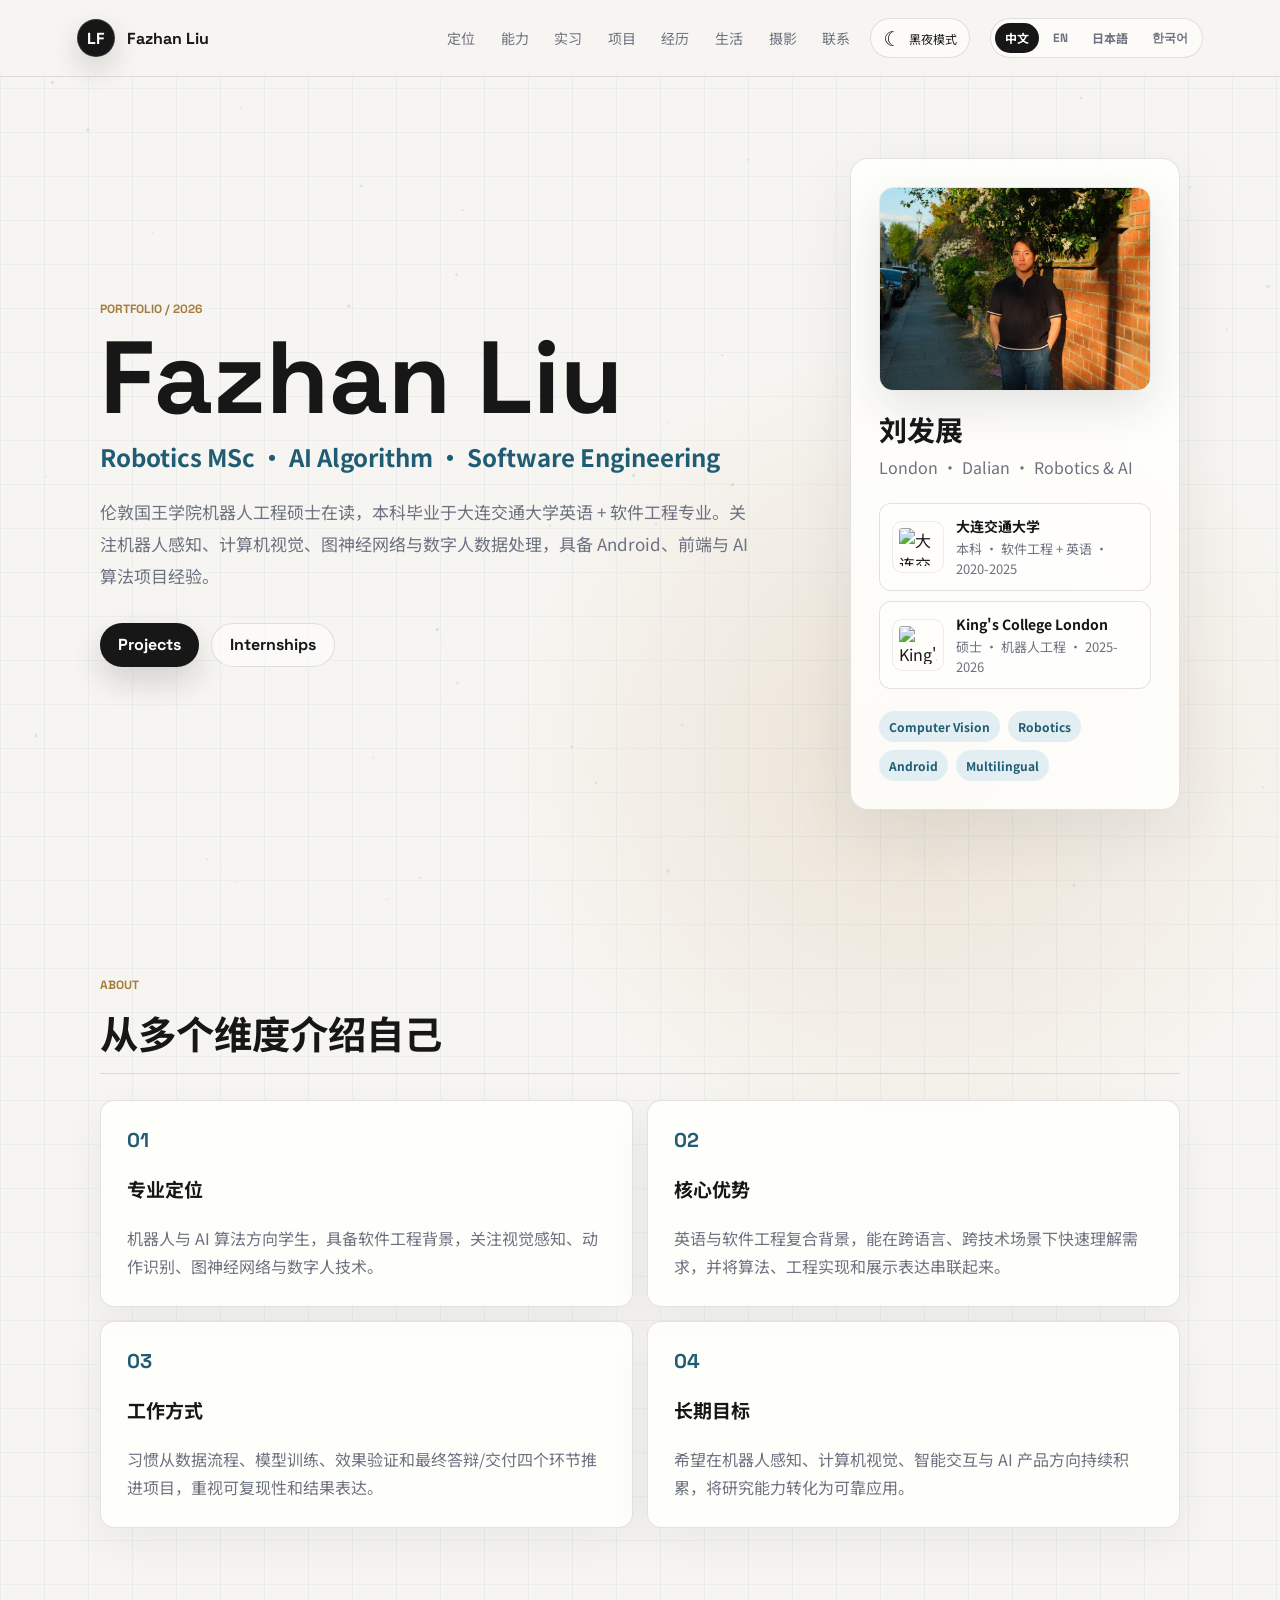
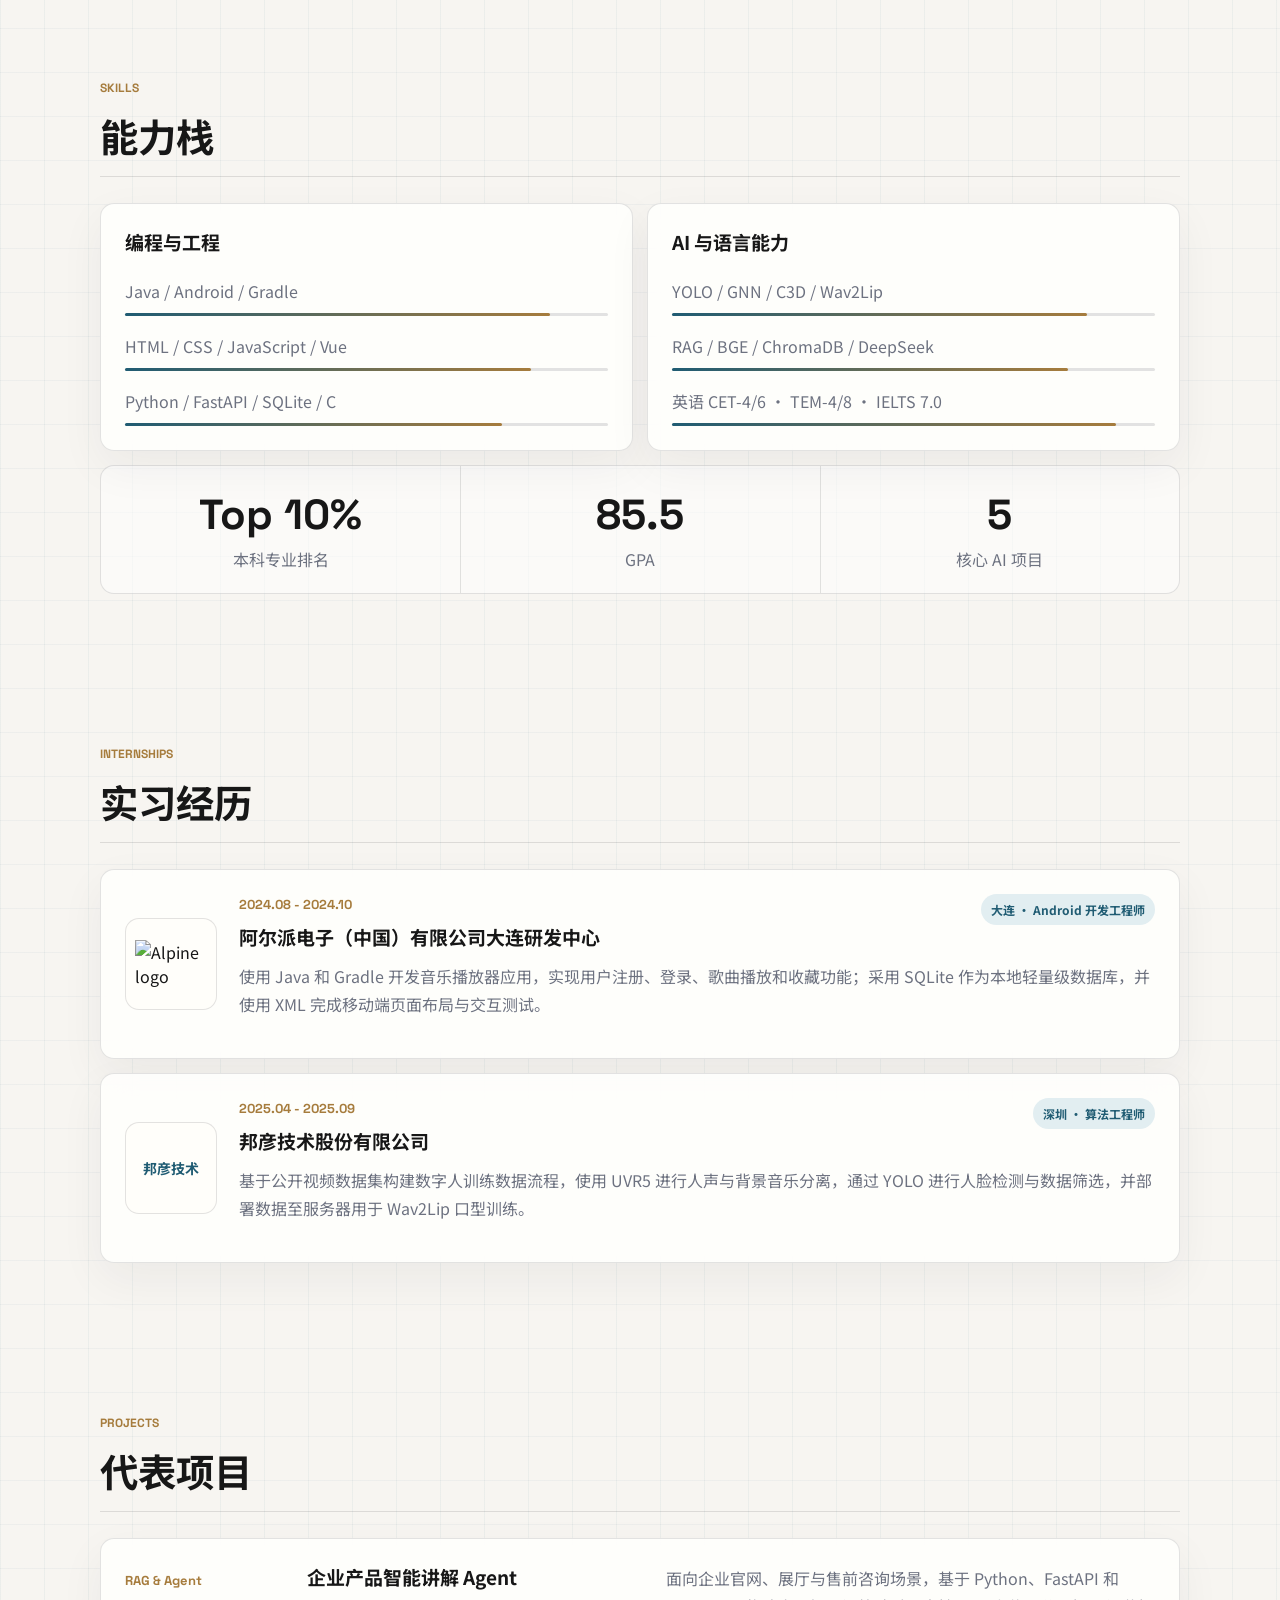
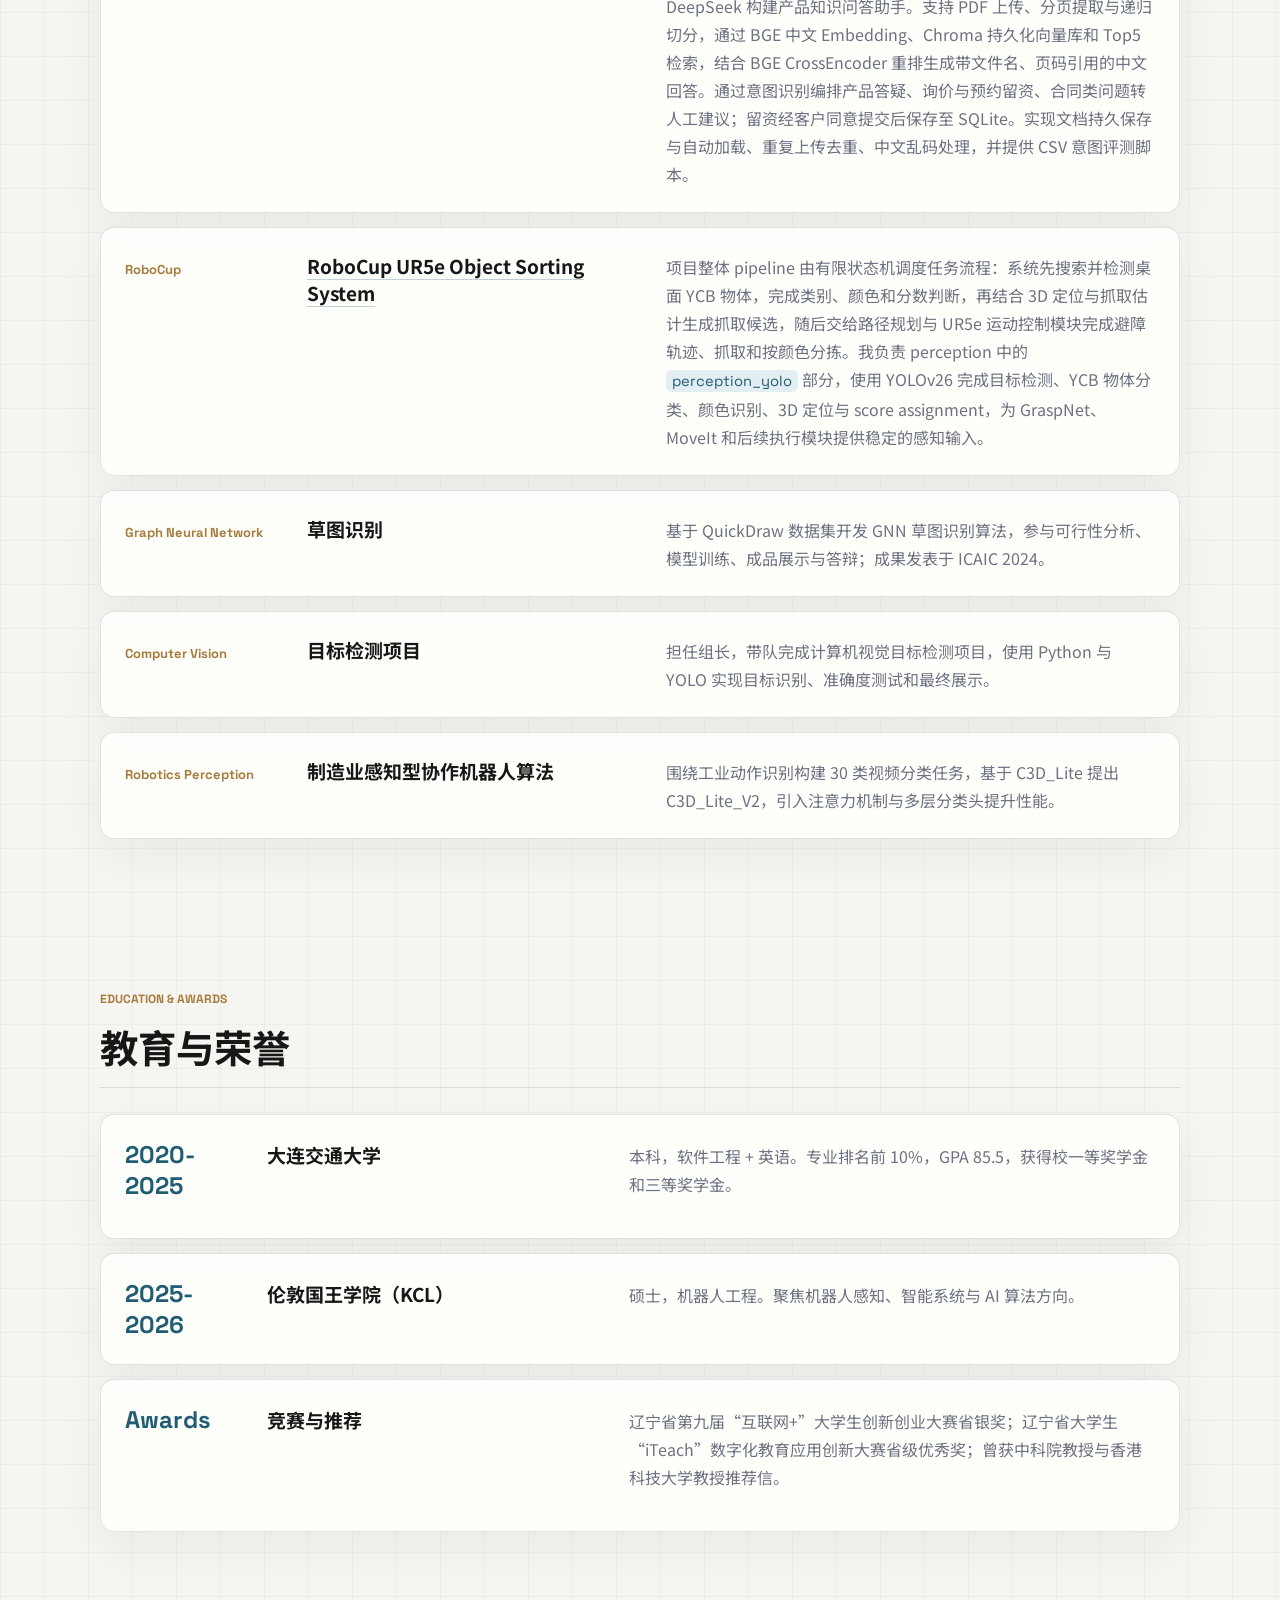
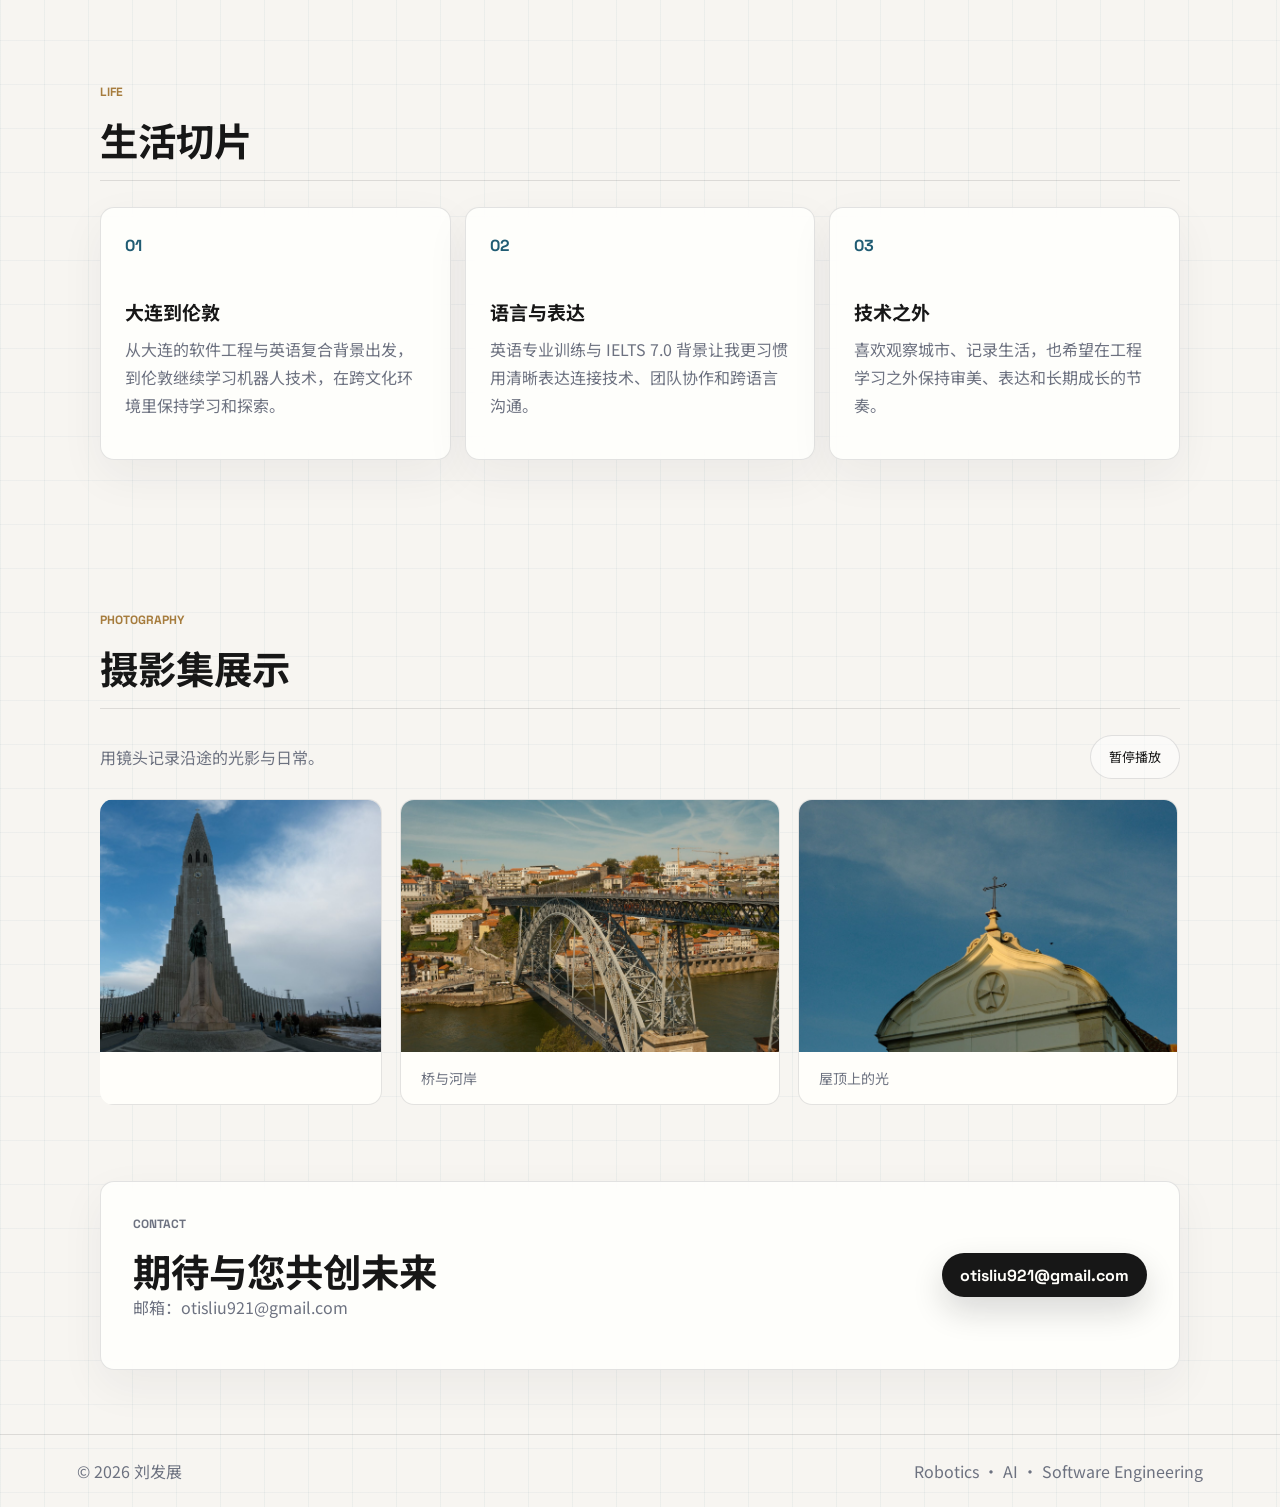
==== commit ffb710e3: "Add English, Japanese and Korean portfolio pages" ====
--- a/index.html
+++ b/index.html
@@ -8,7 +8,7 @@
       name="description"
       content="刘发展的个人主页，展示教育背景、实习经历、项目经历、技术能力与联系方式。"
     />
-    <script src="theme.js?v=20261016-theme"></script>
+    <script src="theme.js?v=20261016-four-languages"></script>
     <link rel="icon" type="image/svg+xml" href="assets/site-icon.svg" />
     <link rel="preconnect" href="https://fonts.googleapis.com" />
     <link rel="preconnect" href="https://fonts.gstatic.com" crossorigin />
@@ -16,7 +16,7 @@
       href="https://fonts.googleapis.com/css2?family=Noto+Sans+SC:wght@400;500;700;900&family=Space+Grotesk:wght@500;700&display=swap"
       rel="stylesheet"
     />
-    <link rel="stylesheet" href="styles.css?v=20261016-theme" />
+    <link rel="stylesheet" href="styles.css?v=20261016-four-languages" />
   </head>
   <body>
     <canvas id="signal-field" aria-hidden="true"></canvas>
@@ -41,9 +41,10 @@
           <span class="theme-toggle-label">黑夜模式</span>
         </button>
         <nav class="language-switch" aria-label="语言切换">
-          <a class="active" href="index.html" aria-current="page">中文</a>
-          <a href="en.html">EN</a>
-          <a href="ja.html">日本語</a>
+          <a class="active" href="index.html" aria-current="page" lang="zh-CN">中文</a>
+          <a href="en.html" lang="en">EN</a>
+          <a href="ja.html" lang="ja">日本語</a>
+          <a href="ko.html" lang="ko">한국어</a>
         </nav>
       </div>
     </header>
@@ -322,6 +323,6 @@
       <span>Robotics · AI · Software Engineering</span>
     </footer>
 
-    <script src="script.js?v=20261016-photography"></script>
+    <script src="script.js?v=20261016-four-languages"></script>
   </body>
 </html>
--- a/styles.css
+++ b/styles.css
@@ -867,3 +867,32 @@
   .site-header { flex-wrap: wrap; }
   .header-actions { width: 100%; justify-content: flex-start; }
 }
+
+/* English copy shares the Chinese layout, with room for longer navigation labels. */
+html[lang="en"] body {
+  font-family: system-ui, -apple-system, BlinkMacSystemFont, "Segoe UI", sans-serif;
+}
+
+html[lang="en"] .nav-links { flex-wrap: wrap; }
+html[lang="en"] .project-card h3 { overflow-wrap: anywhere; }
+html[lang="en"] .internship-head { flex-wrap: wrap; }
+html[lang="en"] .internship-head span { max-width: 100%; }
+
+html[lang="ja"] body {
+  font-family: "Hiragino Kaku Gothic ProN", "Yu Gothic", Meiryo, system-ui, sans-serif;
+  line-break: strict;
+}
+
+html[lang="ja"] .nav-links { flex-wrap: wrap; }
+html[lang="ja"] .internship-head { flex-wrap: wrap; }
+html[lang="ja"] .internship-head span { max-width: 100%; }
+
+html[lang="ko"] body {
+  font-family: "Apple SD Gothic Neo", "Malgun Gothic", system-ui, sans-serif;
+  word-break: keep-all;
+  overflow-wrap: break-word;
+}
+
+html[lang="ko"] .nav-links { flex-wrap: wrap; }
+html[lang="ko"] .internship-head { flex-wrap: wrap; }
+html[lang="ko"] .internship-head span { max-width: 100%; }
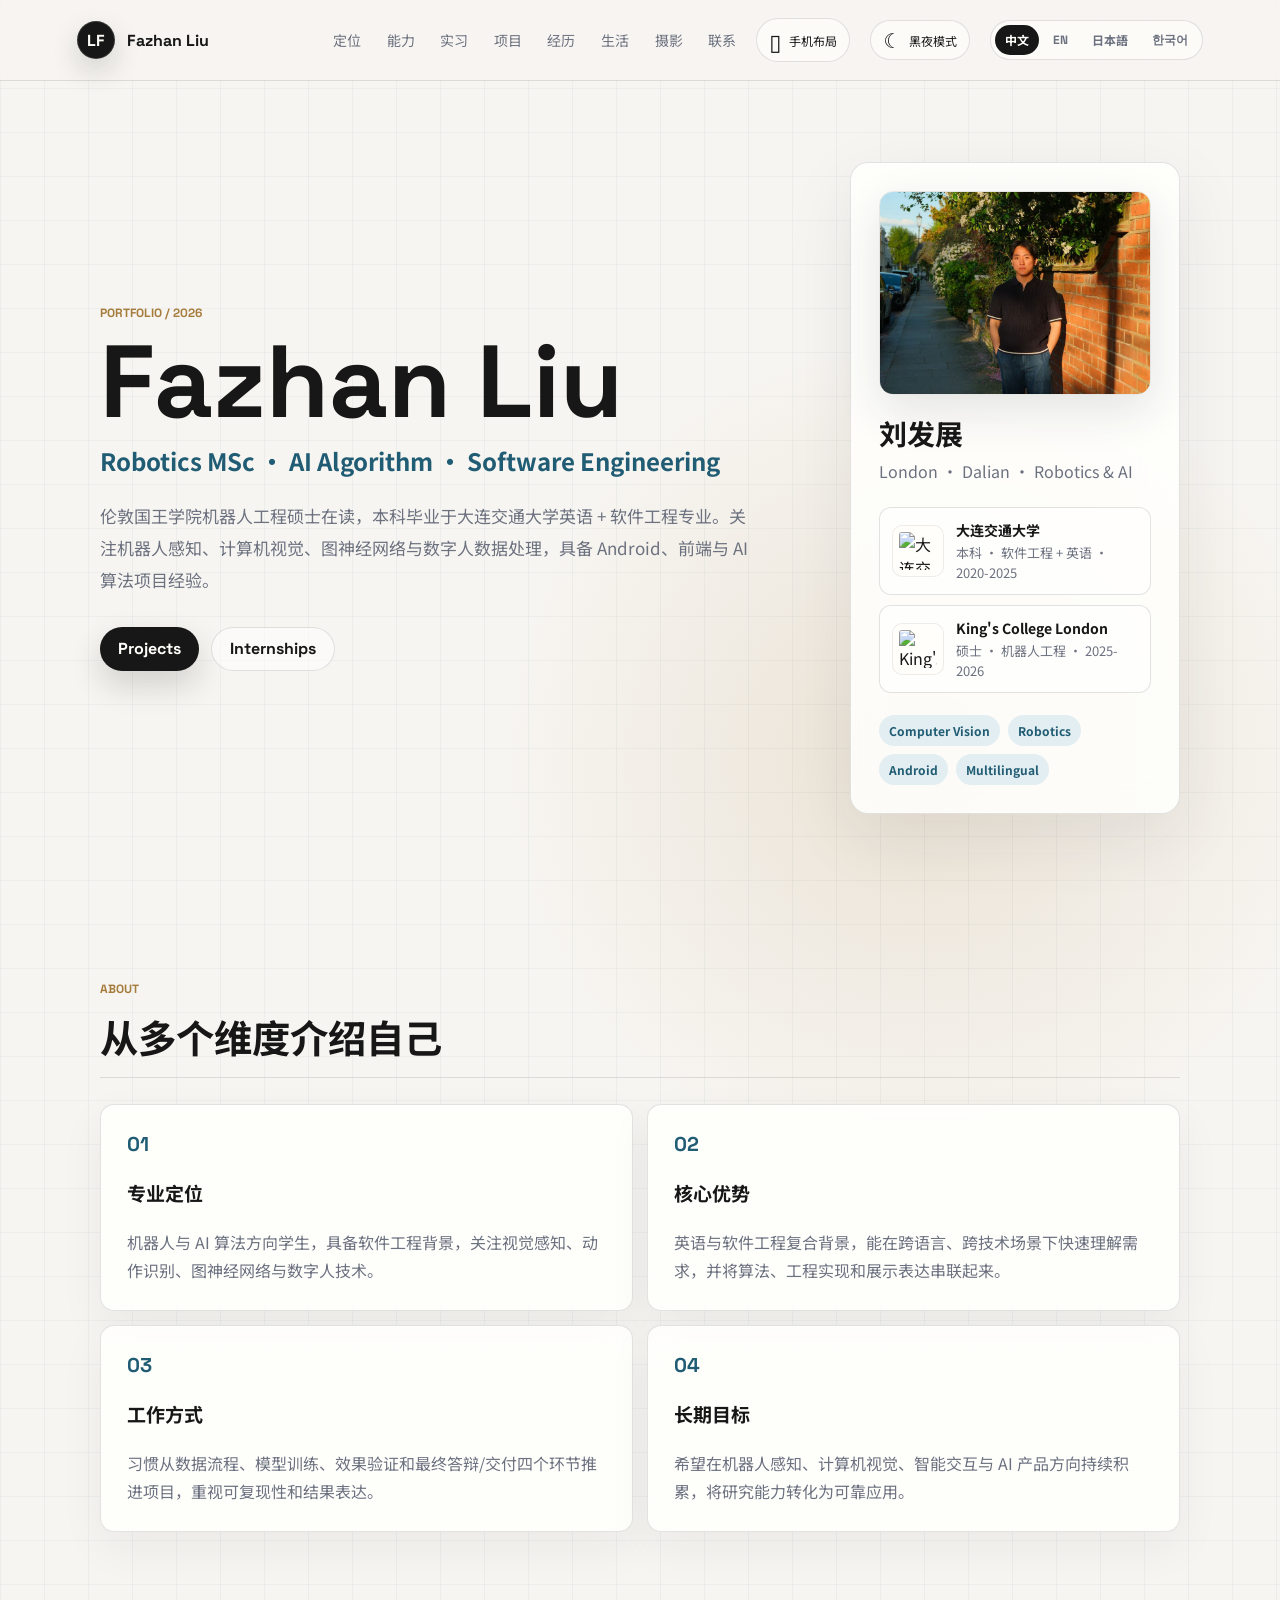
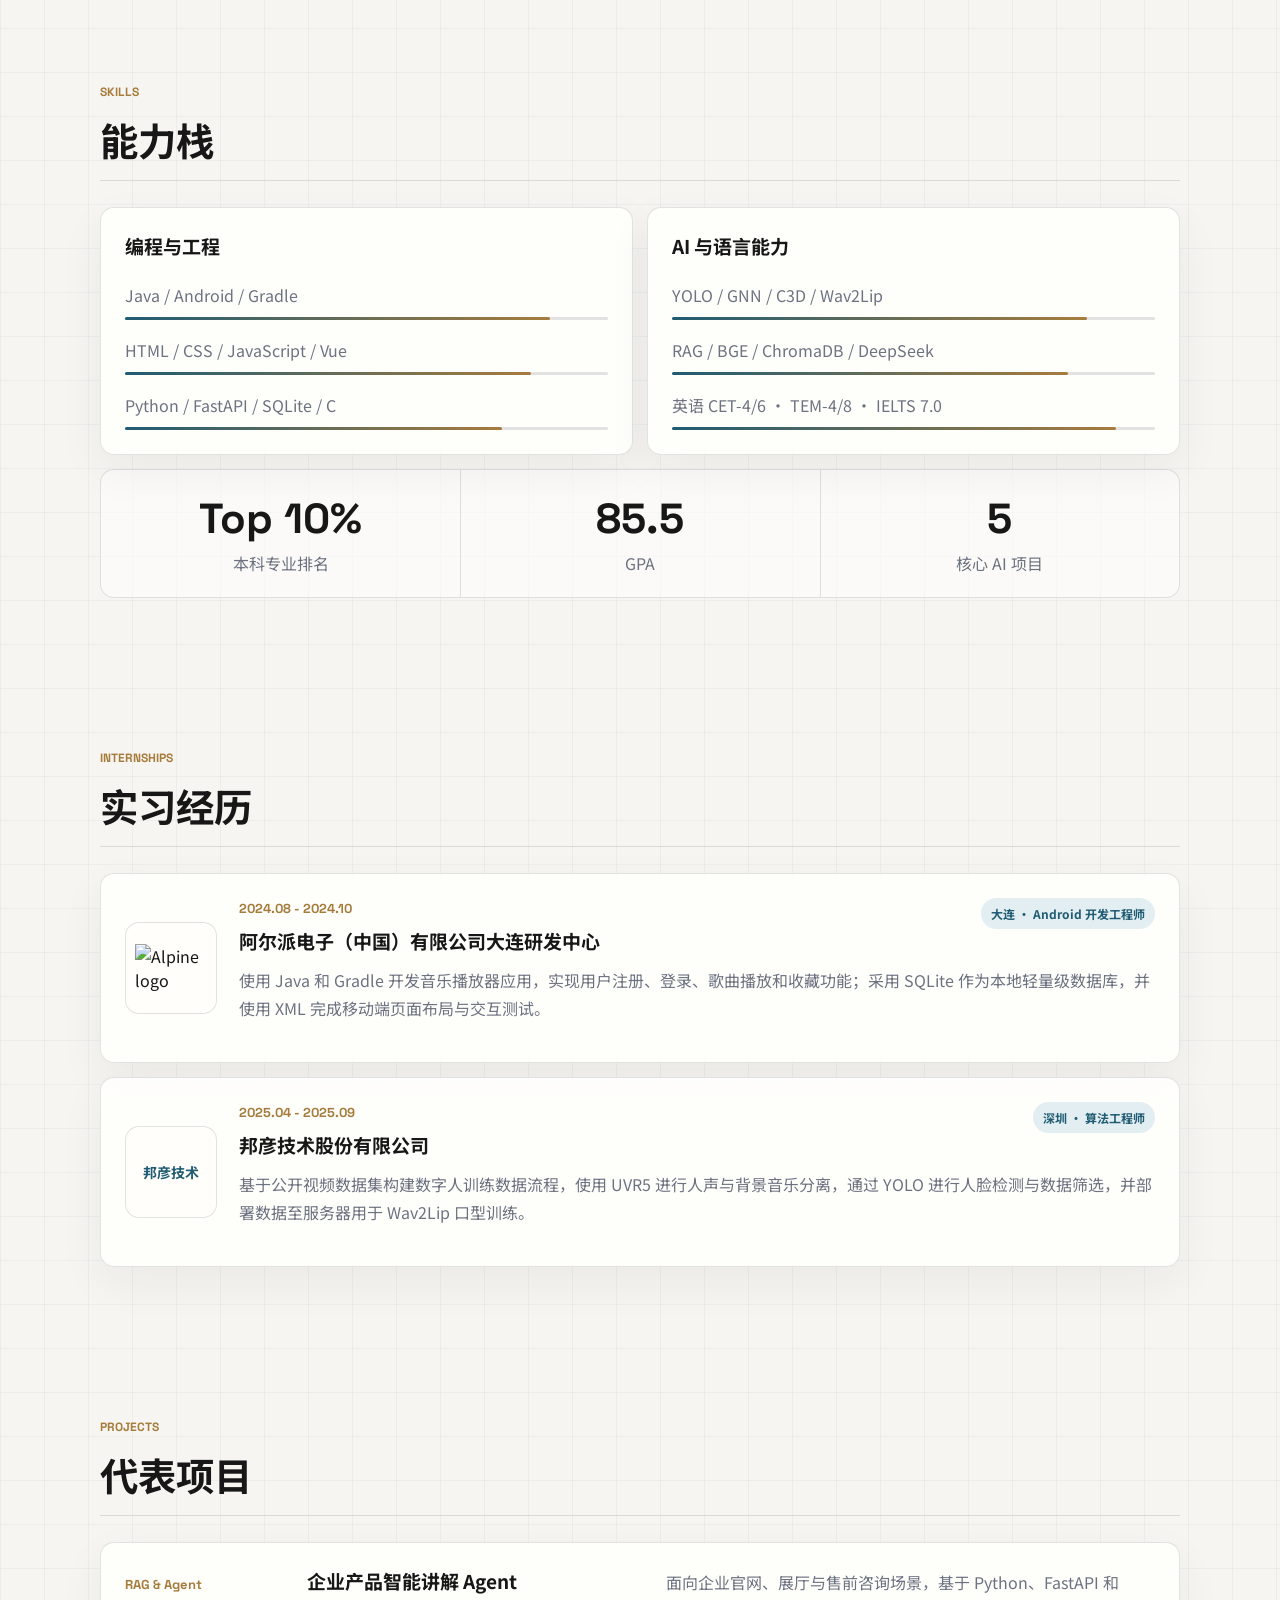
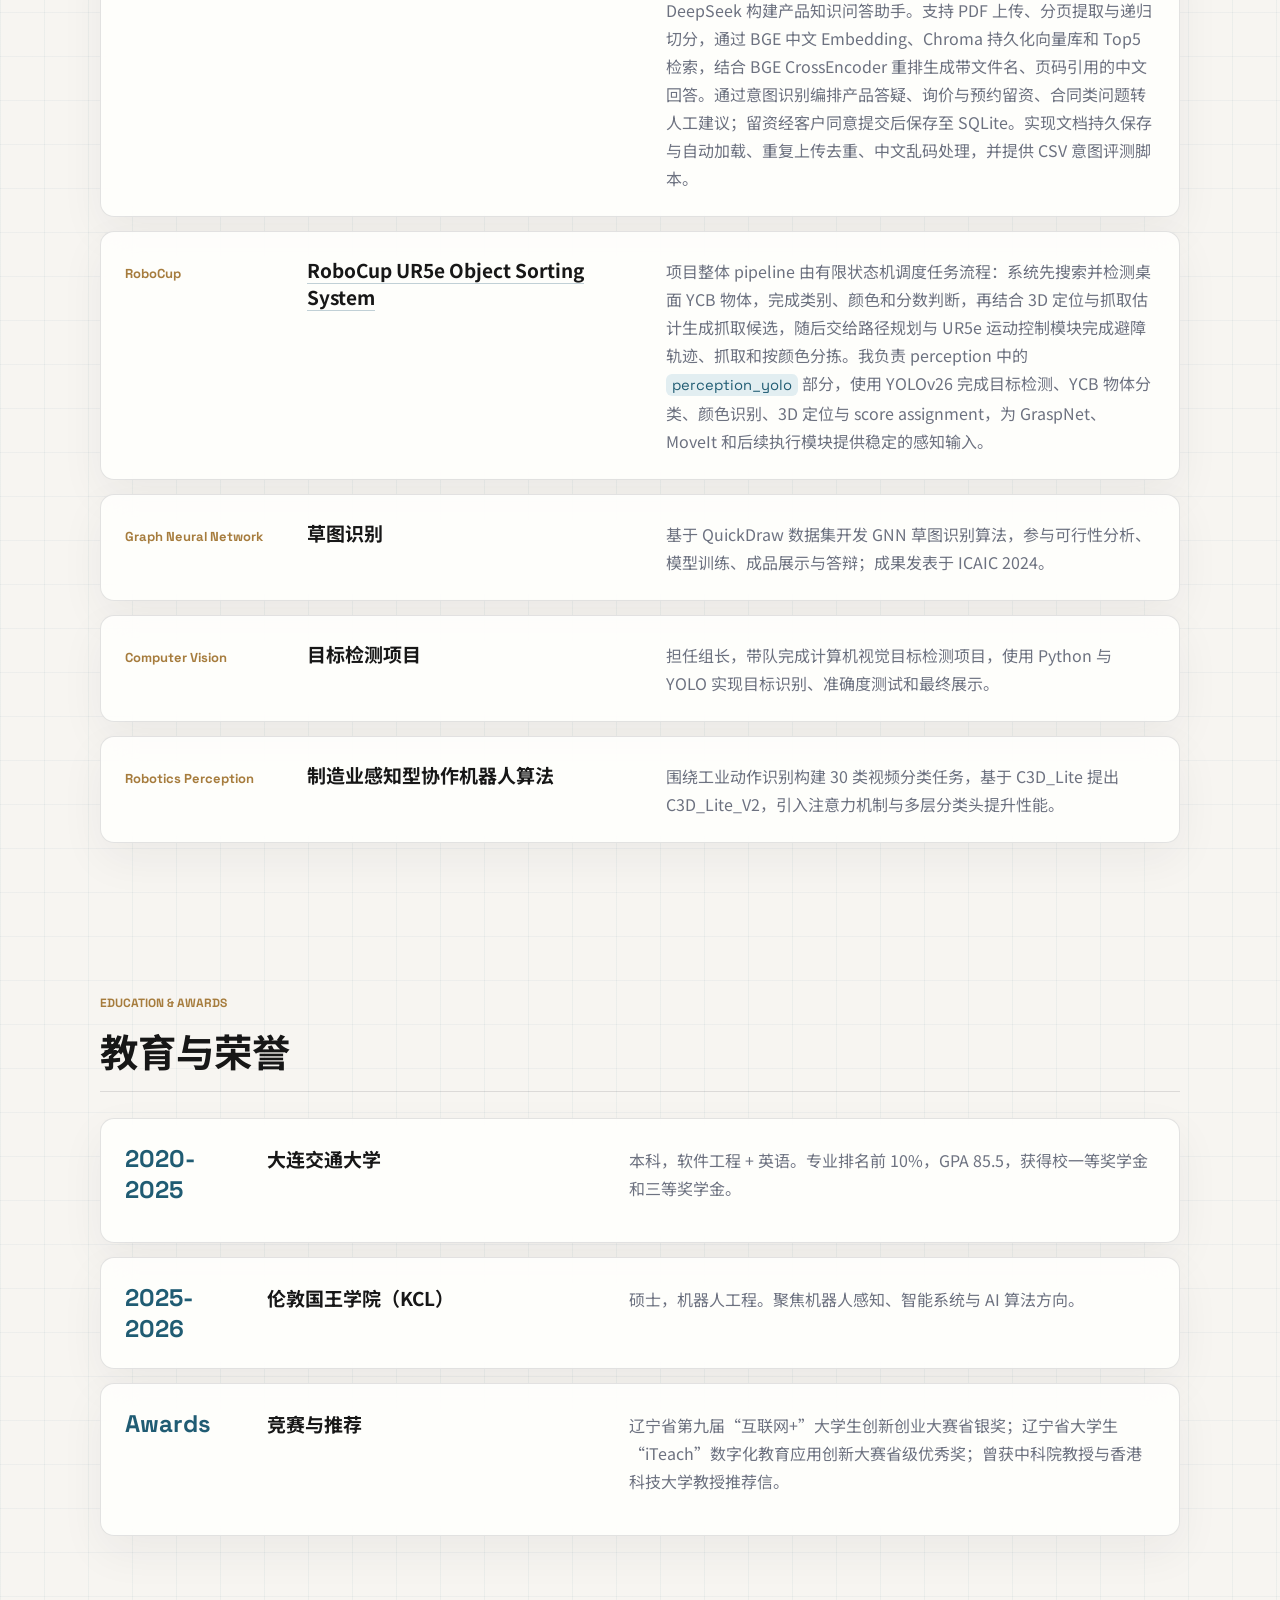
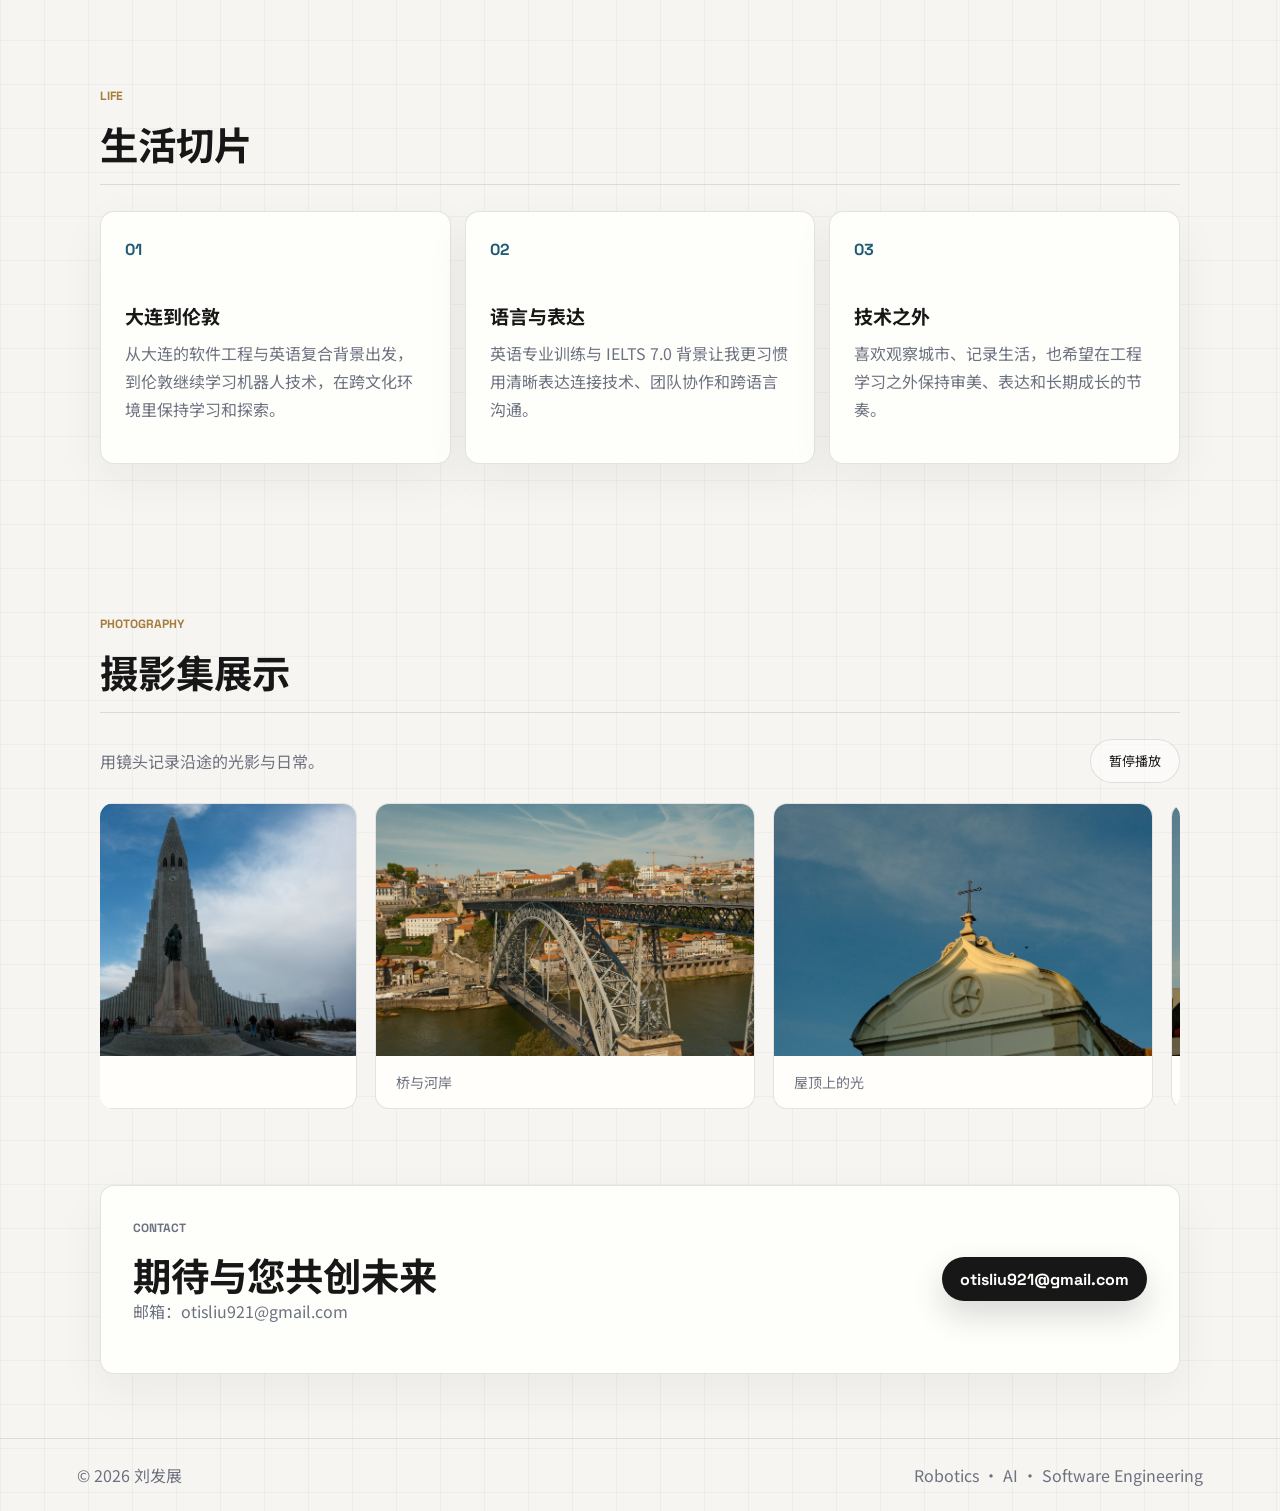
==== commit 1e998aa9: "Add desktop-mobile layout switch and improve mobile experience" ====
--- a/index.html
+++ b/index.html
@@ -9,6 +9,7 @@
       content="刘发展的个人主页，展示教育背景、实习经历、项目经历、技术能力与联系方式。"
     />
     <script src="theme.js?v=20261016-four-languages"></script>
+    <script src="layout.js?v=20261016-layout"></script>
     <link rel="icon" type="image/svg+xml" href="assets/site-icon.svg" />
     <link rel="preconnect" href="https://fonts.googleapis.com" />
     <link rel="preconnect" href="https://fonts.gstatic.com" crossorigin />
@@ -16,7 +17,7 @@
       href="https://fonts.googleapis.com/css2?family=Noto+Sans+SC:wght@400;500;700;900&family=Space+Grotesk:wght@500;700&display=swap"
       rel="stylesheet"
     />
-    <link rel="stylesheet" href="styles.css?v=20261016-four-languages" />
+    <link rel="stylesheet" href="styles.css?v=20261016-layout" />
   </head>
   <body>
     <canvas id="signal-field" aria-hidden="true"></canvas>
@@ -25,8 +26,11 @@
         <span class="brand-mark">LF</span>
         <span>Fazhan Liu</span>
       </a>
+      <button class="menu-toggle" type="button" aria-label="导航菜单" aria-expanded="false" aria-controls="page-navigation">
+        <span aria-hidden="true">☰</span>
+      </button>
       <div class="header-actions">
-        <nav class="nav-links" aria-label="页面导航">
+        <nav id="page-navigation" class="nav-links" aria-label="页面导航">
           <a href="#about">定位</a>
           <a href="#skills">能力</a>
           <a href="#internships">实习</a>
@@ -36,6 +40,10 @@
           <a href="#photography">摄影</a>
           <a href="#contact">联系</a>
         </nav>
+        <button class="layout-toggle" type="button" aria-label="切换到手机布局" aria-pressed="false">
+          <span class="layout-toggle-icon" aria-hidden="true">▯</span>
+          <span class="layout-toggle-label">手机布局</span>
+        </button>
         <button class="theme-toggle" type="button" aria-label="切换到黑夜模式" aria-pressed="false">
           <span class="theme-toggle-icon" aria-hidden="true">☾</span>
           <span class="theme-toggle-label">黑夜模式</span>
--- a/styles.css
+++ b/styles.css
@@ -702,77 +702,9 @@
   border-top: 1px solid var(--line);
 }
 
-@media (max-width: 900px) {
-  .site-header,
-  .header-actions,
-  .contact-section,
-  footer {
-    align-items: flex-start;
-    flex-direction: column;
-  }
-
-  .header-actions {
-    gap: 14px;
-  }
-
-  .hero,
-  .skill-board,
-  .dimension-grid,
-  .life-grid {
-    grid-template-columns: 1fr;
-  }
-
-  .hero {
-    min-height: auto;
-  }
-
-  .project-card,
-  .internship-card,
-  .timeline article {
-    grid-template-columns: 1fr;
-  }
-
-  .internship-head {
-    flex-direction: column;
-  }
-}
-
-@media (max-width: 620px) {
-  main {
-    width: min(100% - 28px, 1080px);
-  }
-
-  .nav-links {
-    flex-wrap: wrap;
-  }
-
-  .dimension-grid article {
-    grid-template-columns: 1fr;
-  }
-
-  .metric-strip {
-    grid-template-columns: 1fr;
-  }
-
-  .metric-strip div + div {
-    border-top: 1px solid var(--line);
-    border-left: 0;
-  }
-
-  .section-grid,
-  .skills-section,
-  .internship-section,
-  .timeline-section,
-  .life-section,
-  .photography-section,
-  .contact-section {
-    padding: 54px 0;
-  }
-
-  .contact-section {
-    padding: 24px;
-  }
-}
+
+
+
 
 /* Photography carousel */
 .gallery-toolbar {
@@ -859,14 +791,9 @@
   font-size: 14px;
 }
 
-@media (max-width: 620px) {
-  .gallery-toolbar { align-items: flex-start; }
-}
-
-@media (min-width: 901px) and (max-width: 1100px) {
-  .site-header { flex-wrap: wrap; }
-  .header-actions { width: 100%; justify-content: flex-start; }
-}
+
+
+
 
 /* English copy shares the Chinese layout, with room for longer navigation labels. */
 html[lang="en"] body {
@@ -896,3 +823,120 @@
 html[lang="ko"] .nav-links { flex-wrap: wrap; }
 html[lang="ko"] .internship-head { flex-wrap: wrap; }
 html[lang="ko"] .internship-head span { max-width: 100%; }
+
+/* Layout preference: automatic on first visit, then user-selectable. */
+html { background-color: var(--bg); }
+.layout-toggle, .menu-toggle {
+  display: inline-flex;
+  align-items: center;
+  justify-content: center;
+  gap: 8px;
+  min-height: 44px;
+  padding: 8px 12px;
+  border: 1px solid var(--line);
+  border-radius: 999px;
+  color: var(--ink);
+  background: var(--surface);
+  font: inherit;
+  font-size: 12px;
+  white-space: nowrap;
+  cursor: pointer;
+}
+.layout-toggle-icon { font-size: 22px; line-height: 1; }
+.layout-toggle:hover, .menu-toggle:hover { border-color: var(--accent); }
+.layout-toggle:focus-visible, .menu-toggle:focus-visible {
+  outline: 2px solid var(--accent);
+  outline-offset: 4px;
+}
+.menu-toggle { display: none; width: 44px; padding: 8px; font-size: 22px; }
+.site-header, .header-actions { min-width: 0; }
+.site-header { flex-wrap: wrap; }
+.nav-links { flex-wrap: wrap; }
+:root[data-layout="desktop"] body { min-width: 1080px; overflow-x: auto; }
+
+:root[data-layout="mobile"] body {
+  width: 100%;
+  max-width: 520px;
+  margin-inline: auto;
+  overflow-x: hidden;
+}
+:root[data-layout="mobile"] main { width: calc(100% - 32px); }
+:root[data-layout="mobile"] .site-header {
+  display: grid;
+  grid-template-columns: minmax(0, 1fr) auto;
+  align-items: center;
+  gap: 12px;
+  padding: 12px 16px;
+}
+:root[data-layout="mobile"] .menu-toggle { display: inline-flex; }
+:root[data-layout="mobile"] .header-actions {
+  grid-column: 1 / -1;
+  display: flex;
+  flex-direction: row;
+  justify-content: flex-start;
+  align-items: center;
+  gap: 8px;
+}
+:root[data-layout="mobile"] .nav-links {
+  display: none;
+  order: 4;
+  width: 100%;
+  gap: 4px 16px;
+  max-height: 35vh;
+  overflow-y: auto;
+  padding-top: 8px;
+  border-top: 1px solid var(--line);
+}
+:root[data-layout="mobile"][data-menu-open="true"] .nav-links { display: flex; }
+:root[data-layout="mobile"] .nav-links a { display: inline-flex; align-items: center; min-height: 44px; }
+:root[data-layout="mobile"] .language-switch { flex-wrap: wrap; }
+:root[data-layout="mobile"] .language-switch a { min-height: 36px; }
+:root[data-layout="mobile"] .theme-toggle { min-height: 44px; }
+:root[data-layout="mobile"] .hero {
+  grid-template-columns: minmax(0, 1fr);
+  min-height: auto;
+  gap: 28px;
+  padding: 36px 0 44px;
+}
+:root[data-layout="mobile"] h1 { font-size: clamp(44px, 11vw, 64px); line-height: 1.05; }
+:root[data-layout="mobile"] h2 { font-size: 26px; line-height: 1.35; }
+:root[data-layout="mobile"] h3 { font-size: 18px; line-height: 1.5; }
+:root[data-layout="mobile"] .hero-role { font-size: 17px; line-height: 1.6; }
+:root[data-layout="mobile"] .hero-text { font-size: 15px; line-height: 1.85; }
+:root[data-layout="mobile"] .profile-card { padding: 20px; }
+:root[data-layout="mobile"] .education-item { grid-template-columns: 44px minmax(0, 1fr); gap: 10px; padding: 10px; }
+:root[data-layout="mobile"] .education-item img { width: 44px; height: 44px; }
+:root[data-layout="mobile"] .skill-board,
+:root[data-layout="mobile"] .dimension-grid,
+:root[data-layout="mobile"] .life-grid,
+:root[data-layout="mobile"] .project-card,
+:root[data-layout="mobile"] .internship-card,
+:root[data-layout="mobile"] .timeline article { grid-template-columns: minmax(0, 1fr); }
+:root[data-layout="mobile"] .dimension-grid article,
+:root[data-layout="mobile"] .skill-panel,
+:root[data-layout="mobile"] .project-card,
+:root[data-layout="mobile"] .internship-card,
+:root[data-layout="mobile"] .timeline article,
+:root[data-layout="mobile"] .life-grid article { padding: 20px; min-height: auto; gap: 14px; }
+:root[data-layout="mobile"] .project-card span,
+:root[data-layout="mobile"] .timeline p,
+:root[data-layout="mobile"] .internship-card p { font-size: 14px; margin-bottom: 0; }
+:root[data-layout="mobile"] .project-card h3 { overflow-wrap: anywhere; }
+:root[data-layout="mobile"] .internship-head { flex-direction: column; gap: 12px; }
+:root[data-layout="mobile"] .internship-head span { flex: 0 1 auto; white-space: normal; }
+:root[data-layout="mobile"] .company-logo { width: 76px; height: 76px; }
+:root[data-layout="mobile"] .life-grid span { margin-bottom: 20px; }
+:root[data-layout="mobile"] .metric-strip { grid-template-columns: repeat(3, minmax(0, 1fr)); }
+:root[data-layout="mobile"] .metric-strip div { padding: 16px 6px; }
+:root[data-layout="mobile"] .metric-strip strong { font-size: 24px; }
+:root[data-layout="mobile"] .metric-strip span { font-size: 11px; overflow-wrap: anywhere; }
+:root[data-layout="mobile"] main > section:not(.hero) { padding: 40px 0; scroll-margin-top: 210px; }
+:root[data-layout="mobile"] .gallery-toolbar { align-items: flex-start; flex-direction: column; gap: 12px; }
+:root[data-layout="mobile"] .gallery-photo { width: min(360px, calc(100vw - 64px)); }
+:root[data-layout="mobile"] .gallery-track { gap: 12px; }
+:root[data-layout="mobile"] .gallery-photo figcaption { padding: 14px 16px; }
+:root[data-layout="mobile"] main > .contact-section { align-items: stretch; flex-direction: column; padding: 24px 20px; gap: 20px; margin-bottom: 36px; }
+:root[data-layout="mobile"] .contact-section .primary-action { font-size: 13px; padding: 12px; overflow-wrap: anywhere; }
+:root[data-layout="mobile"] .contact-section p { overflow-wrap: anywhere; }
+:root[data-layout="mobile"] footer { flex-direction: column; gap: 10px; padding: 20px 16px; font-size: 12px; }
+:root[data-layout="mobile"] #signal-field { opacity: 0.12; }
